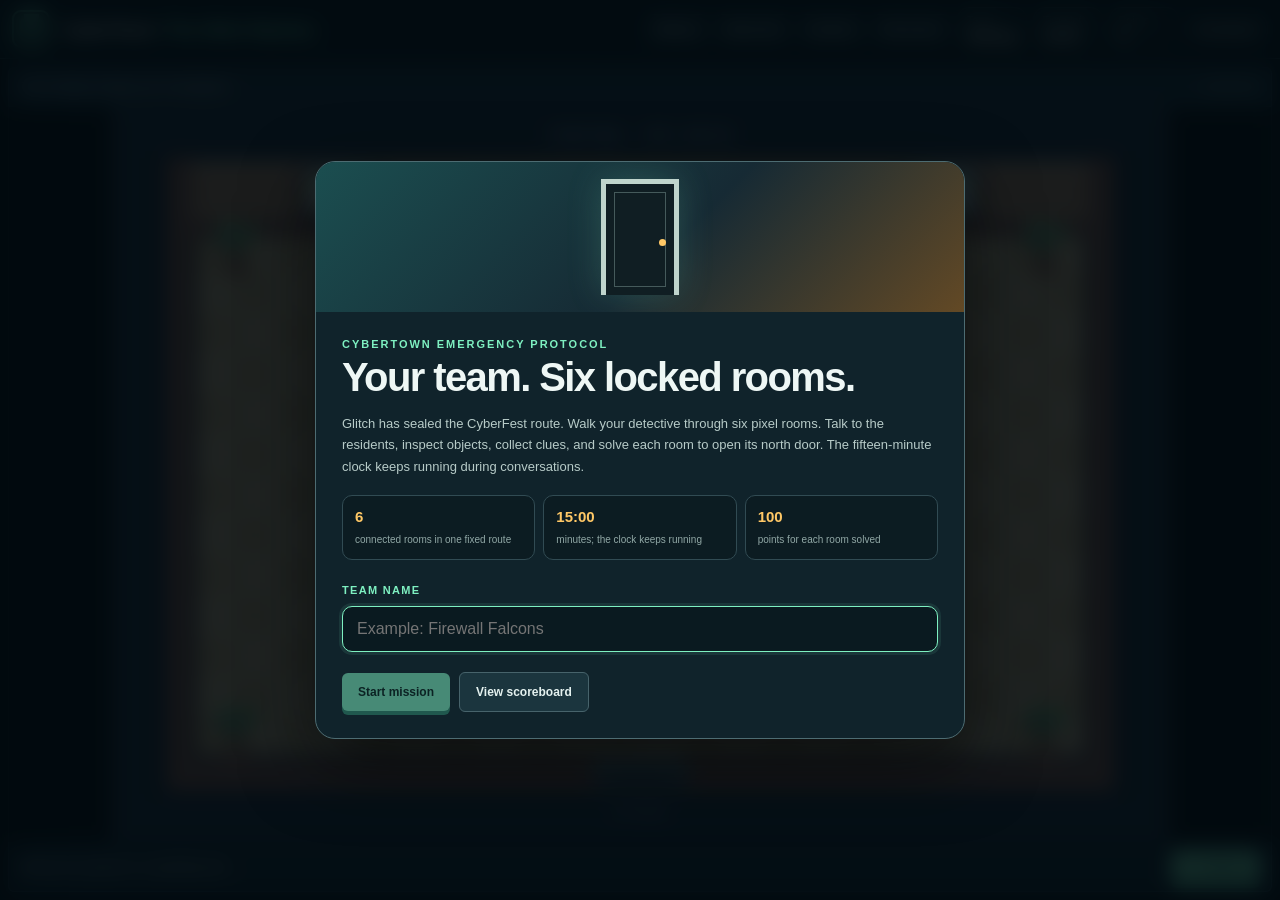
==== cybertown-the-glitch-mystery-v6.html @ 22c9a6e9 "Soften laptop photo clue wording" ====
<!doctype html>
<html lang="en">
<head>
<meta charset="utf-8">
<meta name="viewport" content="width=device-width, initial-scale=1">
<title>CyberTown: The Glitch Mystery</title>
<meta name="description" content="A continuous six-room cybersecurity escape-room mission for teams.">
<link rel="stylesheet" href="assets/room-game.css">
<style>
:root{--ink:#eef7f5;--muted:#9eb8b5;--panel:#0f2028;--panel2:#142b34;--line:#294650;--mint:#7ef0c1;--amber:#ffc866;--red:#ff7d78;--bg:#071117;--white:#fff;--shadow:0 24px 70px #0008}
*{box-sizing:border-box}html{scroll-behavior:smooth}body{margin:0;background:radial-gradient(circle at 20% 0,#153743 0,transparent 31%),radial-gradient(circle at 95% 30%,#2f2215 0,transparent 27%),var(--bg);color:var(--ink);font-family:Inter,Segoe UI,Arial,sans-serif;min-height:100vh}button,input,select{font:inherit}button,a{touch-action:manipulation}button{cursor:pointer}.shell{width:min(1440px,100%);margin:auto;padding:20px}.topbar{display:flex;align-items:center;justify-content:space-between;gap:18px;margin-bottom:18px}.brand{display:flex;gap:13px;align-items:center}.brand-mark{width:48px;height:48px;border:2px solid var(--mint);border-radius:13px;display:grid;place-items:center;background:#102b31;box-shadow:inset 0 0 0 5px #0a1c22}.brand-mark:before{content:"";width:17px;height:15px;border:3px solid var(--mint);border-radius:4px;box-shadow:0 -9px 0 -4px var(--mint)}.eyebrow,.kicker{color:var(--mint);font-size:11px;font-weight:900;letter-spacing:.18em;text-transform:uppercase}.brand h1{margin:3px 0 0;font-size:clamp(20px,3vw,30px);letter-spacing:-.04em}.brand h1 span{color:var(--mint)}.top-actions{display:flex;gap:9px;flex-wrap:wrap;justify-content:flex-end}.stat,.link-btn{border:1px solid var(--line);border-radius:12px;background:#0e2028;padding:9px 12px;color:var(--muted);font-size:11px;text-decoration:none;min-width:86px}.stat strong{display:block;color:var(--white);font-size:16px;margin-top:2px}.link-btn{display:grid;place-items:center;color:var(--ink);font-weight:800;transition:.2s}.link-btn:hover{border-color:var(--mint);color:var(--mint)}.mission-shell{display:grid;grid-template-columns:250px minmax(0,1fr);border:1px solid #35525b;border-radius:20px;overflow:hidden;background:#0b1b22;box-shadow:var(--shadow);min-height:720px}.route{padding:24px 19px;background:linear-gradient(180deg,#112730,#0b1b22);border-right:1px solid var(--line)}.route h2{font-size:12px;letter-spacing:.16em;text-transform:uppercase;margin:0 0 20px;color:#bdd1cf}.steps{display:flex;flex-direction:column}.step{position:relative;display:grid;grid-template-columns:38px 1fr;gap:11px;align-items:center;padding:8px 0 24px;color:#718a89}.step:not(:last-child):after{content:"";position:absolute;left:18px;top:49px;width:2px;height:calc(100% - 39px);background:#2a454d}.step .node{width:38px;height:38px;border-radius:50%;border:2px solid #35515a;background:#0a1b21;display:grid;place-items:center;font-size:13px;font-weight:900;z-index:1}.step b{display:block;font-size:12px}.step small{display:block;font-size:10px;margin-top:3px;color:#68807e}.step.done{color:#a6d9ca}.step.done .node{background:#1b5d4d;border-color:var(--mint);color:#fff}.step.done:not(:last-child):after{background:var(--mint)}.step.current{color:#fff}.step.current .node{background:var(--amber);border-color:#ffe4ab;color:#27200f;box-shadow:0 0 0 6px #ffc86618}.step.current small{color:var(--amber)}.case-note{margin-top:8px;padding:14px;border:1px solid #294750;background:#0b1b22;border-radius:13px;font-size:11px;line-height:1.55;color:var(--muted)}.case-note b{display:block;color:var(--mint);margin-bottom:5px}.game{min-width:0}.room-head{display:flex;justify-content:space-between;gap:16px;align-items:flex-start;padding:22px 25px 18px;border-bottom:1px solid var(--line)}.room-count{font-size:11px;color:var(--amber);font-weight:900;letter-spacing:.15em;text-transform:uppercase}.room-head h2{font-size:clamp(22px,3vw,34px);margin:4px 0 6px;letter-spacing:-.04em}.room-head p{margin:0;color:var(--muted);font-size:13px;line-height:1.5}.status-tag{border:1px solid #49626a;border-radius:999px;padding:8px 11px;font-size:10px;font-weight:900;letter-spacing:.08em;text-transform:uppercase;white-space:nowrap}.room-grid{display:grid;grid-template-columns:minmax(310px,.9fr) minmax(360px,1.1fr);min-height:610px}.scene{position:relative;min-height:500px;background:#081318;overflow:hidden}.scene img{position:absolute;inset:0;width:100%;height:100%;object-fit:cover}.scene:after{content:"";position:absolute;inset:0;background:linear-gradient(180deg,transparent 55%,#071117ef)}.scene-caption{position:absolute;z-index:1;left:22px;right:22px;bottom:20px;padding:15px;border:1px solid #ffffff26;background:#09171bd9;backdrop-filter:blur(8px);border-radius:12px}.scene-caption b{font-size:12px;letter-spacing:.1em;text-transform:uppercase;color:var(--mint)}.scene-caption p{font-size:12px;line-height:1.55;margin:7px 0 0;color:#d4e0de}.challenge{padding:25px;overflow:auto}.brief{border-left:3px solid var(--amber);background:#172b31;padding:13px 15px;border-radius:0 10px 10px 0;margin-bottom:20px}.brief b{font-size:11px;letter-spacing:.12em;color:var(--amber)}.brief p{margin:6px 0 0;font-size:13px;line-height:1.6;color:#d9e8e6}.challenge h3{font-size:17px;margin:0 0 12px}.field{display:block;margin:14px 0}.field span{display:block;font-size:11px;color:#bed1cf;font-weight:800;margin-bottom:7px}.text-input,.select-input{width:100%;border:1px solid #43606a;border-radius:10px;background:#0a1a20;color:#fff;padding:13px 14px;outline:none}.text-input:focus,.select-input:focus{border-color:var(--mint);box-shadow:0 0 0 3px #7ef0c117}.choices{display:grid;gap:9px;margin:12px 0 18px}.choice{display:flex;align-items:flex-start;gap:11px;border:1px solid #334f59;background:#10242c;border-radius:11px;padding:12px;line-height:1.45;font-size:12px;transition:.15s}.choice:hover{border-color:#66878d}.choice input{accent-color:#59d7aa;margin-top:2px}.choice strong{display:block;color:#fff;margin-bottom:3px}.choice small{color:var(--muted);font-size:11px}.cipher{letter-spacing:.28em;background:#e8ede4;color:#163039;border-radius:10px;padding:14px;text-align:center;font-family:Consolas,monospace;font-size:17px;font-weight:900;margin:12px 0}.evidence{display:grid;grid-template-columns:1fr 1fr;gap:8px;margin:12px 0}.evidence .choice{min-height:78px;margin:0}.buttons{display:flex;gap:9px;align-items:center;flex-wrap:wrap;margin-top:20px}.primary,.secondary,.danger{border:0;border-radius:10px;padding:12px 16px;font-size:12px;font-weight:900}.primary{background:var(--mint);color:#08221c;box-shadow:0 4px 0 #318e71}.primary:hover{filter:brightness(1.07);transform:translateY(-1px)}.secondary{background:#1b353e;color:#e4f1ef;border:1px solid #47636b}.danger{background:#5e2d31;color:#fff;border:1px solid #9d5155}.hint-box,.feedback{display:none;margin-top:14px;padding:12px 14px;border-radius:10px;font-size:12px;line-height:1.55}.hint-box.show{display:block;background:#382f20;border:1px solid #755d31;color:#ffe7b0}.feedback.show{display:block;background:#3a2326;border:1px solid #81454a;color:#ffc7c5}.feedback.good{background:#173a31;border-color:#3f8b70;color:#c8ffe9}.footer{display:flex;justify-content:space-between;gap:15px;color:#67817f;font-size:11px;padding:15px 3px 3px}.overlay{position:fixed;inset:0;background:#020a0edb;z-index:20;display:grid;place-items:center;padding:18px;backdrop-filter:blur(10px)}.overlay[hidden]{display:none}.dialog{width:min(650px,100%);max-height:94vh;overflow:auto;background:#10232b;border:1px solid #4d6c72;border-radius:20px;box-shadow:var(--shadow)}.dialog-visual{height:150px;background:linear-gradient(135deg,#1b4e50,#162a34 55%,#634925);display:grid;place-items:center;position:relative;overflow:hidden}.door{width:78px;height:116px;border:5px solid #bfd4cc;border-bottom:0;background:#101e23;position:relative;box-shadow:0 0 35px #7ef0c12e}.door:after{content:"";width:7px;height:7px;border-radius:50%;background:var(--amber);position:absolute;right:8px;top:55px}.door:before{content:"";position:absolute;inset:8px;border:1px solid #455a5b}.dialog-body{padding:26px}.dialog h2{margin:5px 0 10px;font-size:clamp(26px,5vw,40px);letter-spacing:-.04em}.dialog p{color:#b7cbc8;line-height:1.65;font-size:13px}.team-field{margin:20px 0 8px}.team-field label{font-size:11px;font-weight:900;color:var(--mint);letter-spacing:.12em;text-transform:uppercase}.team-field input{margin-top:8px}.rules{display:grid;grid-template-columns:repeat(3,1fr);gap:8px;margin:18px 0}.rule{border:1px solid #314b53;background:#0c1c22;padding:12px;border-radius:10px}.rule b{display:block;color:var(--amber);font-size:15px;margin-bottom:4px}.rule span{font-size:10px;color:#91a8a6;line-height:1.4}.transition-key{border:1px solid #506b70;background:#0b1c22;border-radius:13px;padding:15px;margin:18px 0}.transition-key b{display:block;color:var(--mint);font-size:11px;letter-spacing:.12em}.transition-key p{color:#fff;margin:8px 0 0}.final-grid{display:grid;grid-template-columns:repeat(3,1fr);gap:9px;margin:18px 0}.final-grid div{background:#0b1c22;border:1px solid #36515a;border-radius:11px;padding:14px;text-align:center}.final-grid span{display:block;color:#819997;font-size:9px;letter-spacing:.1em}.final-grid strong{font-size:22px;display:block;margin-top:5px;color:var(--mint)}.no-script{padding:30px;background:#531f22;color:#fff}
@media(max-width:950px){.mission-shell{grid-template-columns:1fr}.route{border-right:0;border-bottom:1px solid var(--line);padding:15px}.route h2,.case-note{display:none}.steps{flex-direction:row;overflow:auto}.step{min-width:130px;grid-template-columns:32px 1fr;padding:3px 16px 3px 0}.step .node{width:32px;height:32px}.step:not(:last-child):after{left:32px;top:18px;width:calc(100% - 32px);height:2px}.room-grid{grid-template-columns:1fr}.scene{min-height:360px}.challenge{min-height:480px}.mission-shell{min-height:0}}
@media(max-width:650px){.shell{padding:10px}.topbar{align-items:flex-start}.brand-mark{width:40px;height:40px}.brand .eyebrow{display:none}.top-actions{gap:5px}.stat{min-width:68px;padding:7px 8px}.stat.team-stat{display:none}.link-btn{min-width:72px;padding:7px}.room-head{padding:17px}.status-tag{display:none}.scene{min-height:300px}.challenge{padding:18px}.evidence{grid-template-columns:1fr}.rules,.final-grid{grid-template-columns:1fr}.dialog-body{padding:20px}.footer{flex-direction:column}.step b{font-size:10px}.step small{font-size:9px}.step{min-width:112px}}
@media(prefers-reduced-motion:reduce){*{scroll-behavior:auto!important;transition:none!important}}
/* Full-screen play layout. Secondary information opens only when requested. */
html,body{height:100%;overflow:hidden}body{min-height:100dvh}.shell{width:100%;max-width:none!important;height:100dvh;padding:0;display:flex;flex-direction:column}.topbar{position:relative!important;flex:0 0 auto;margin:0;padding:7px 12px!important;min-height:58px;border-bottom:1px solid var(--line);background:#091821f5}.brand-mark{width:38px;height:38px;border-radius:9px}.brand h1{font-size:18px!important;white-space:nowrap}.brand .eyebrow{display:none}.top-actions{align-items:center;gap:6px;flex-wrap:nowrap;min-width:0}.hud-button{min-width:auto;padding:8px 10px;background:#132a34;border:1px solid #3d5a65;border-radius:7px;color:var(--ink);font-size:11px;font-weight:900;white-space:nowrap}.hud-button:hover,.hud-button[aria-expanded="true"]{border-color:var(--mint);color:var(--mint)}.topbar .stat{min-width:70px;padding:6px 9px}.topbar .stat strong{font-size:14px}.topbar .link-btn{min-width:auto;padding:8px 10px}.mission-shell{position:relative;display:block!important;flex:1;min-height:0!important;border:0!important;border-radius:0!important;box-shadow:none!important;overflow:hidden}.game{height:100%;min-height:0;display:flex;flex-direction:column}.room-head{flex:none;max-height:0;min-height:0;overflow:hidden;opacity:0;padding:0 20px!important;border:0!important;transition:max-height .22s ease,opacity .18s ease,padding .22s ease}.shell.info-open .room-head{max-height:112px;opacity:1;padding:10px 20px!important;border-bottom:1px solid var(--line)!important}.room-head h2{font-size:22px!important;margin:2px 0 3px}.room-head p{font-size:11px!important}.pixel-stage{flex:1;min-height:0;padding:8px!important;display:grid;grid-template-rows:auto minmax(0,1fr) auto auto;background:#071117!important}.game-banner{min-height:40px;padding:8px 11px}.canvas-viewport{min-width:0;min-height:0;display:grid;place-items:center;overflow:hidden;background:#050c11;border-left:1px solid #243d4c;border-right:1px solid #243d4c}#roomCanvas{display:block;flex:none;width:624px;height:432px;max-width:none;border-width:2px!important}.interaction-bar{min-height:50px;padding:7px 11px}.movement-help{padding:8px 3px}.controls-panel{max-height:0;overflow:hidden;opacity:0;transition:max-height .22s ease,opacity .18s ease}.shell.controls-open .controls-panel{max-height:126px;opacity:1}.controls-panel .touch-controls{padding-top:4px}.route{position:absolute!important;z-index:12;left:0;top:0;bottom:0;width:min(320px,88vw);padding:18px!important;border:0!important;border-right:1px solid #45616d!important;box-shadow:18px 0 45px #0009;overflow:auto;transform:translateX(-105%);transition:transform .22s ease}.shell.route-open .route{transform:translateX(0)}.route-heading{display:flex;align-items:center;justify-content:space-between;gap:12px;margin-bottom:14px}.route-heading h2{display:block!important;margin:0!important}.route-close{padding:7px 9px}.panel-scrim{position:absolute;z-index:11;inset:0;width:100%;height:100%;border:0;background:#02090db8;cursor:pointer}.panel-scrim[hidden]{display:none}.footer{display:none!important}
@media(max-width:900px){.brand{display:none}.topbar{justify-content:stretch}.top-actions{width:100%;overflow-x:auto;justify-content:flex-start;scrollbar-width:none}.top-actions::-webkit-scrollbar{display:none}body .topbar .team-stat{display:none!important}.room-head{padding-left:12px!important;padding-right:12px!important}.shell.info-open .room-head{padding:8px 12px!important}.pixel-stage{padding:4px!important}.game-banner{border-radius:3px 3px 0 0}.interaction-bar{border-radius:0 0 3px 3px}.movement-help{display:none}.shell.controls-open .controls-panel{max-height:94px}.controls-panel .touch-controls{padding:5px 0 0}.dpad{grid-template-columns:repeat(3,36px);grid-template-rows:repeat(2,31px)}.hud-button,.topbar .link-btn{padding:7px 9px}.topbar .stat{min-width:64px}.room-toast{white-space:normal;overflow-wrap:anywhere;text-align:center}}
@media(max-width:520px){.topbar{min-height:52px;padding:5px 7px!important}.hud-button{font-size:10px}.topbar .stat{font-size:9px;padding:5px 7px}.topbar .stat strong{font-size:12px}.topbar .link-btn{font-size:10px}#fullscreenToggle{display:none}.game-banner{font-size:10px;min-height:34px}.interaction-bar{min-height:46px;font-size:10px}.interaction-bar .primary{padding:8px 10px}.touch-controls .secondary{padding:8px;font-size:10px}.shell.info-open .room-head{max-height:96px}.room-head h2{font-size:18px!important}.overlay{padding:8px}.overlay .dialog{width:calc(100vw - 16px)!important;max-width:calc(100vw - 16px)!important}}
</style>
</head>
<body>
<noscript><div class="no-script">This game needs JavaScript enabled to save progress and run the challenges.</div></noscript>
<div class="shell" id="gameShell">
  <header class="topbar">
    <div class="brand"><div class="brand-mark" aria-hidden="true"></div><div><div class="eyebrow">Continuous escape-room mission</div><h1>CyberTown <span>/ The Glitch Mystery</span></h1></div></div>
    <div class="top-actions">
      <button class="hud-button" id="routeToggle" type="button" aria-expanded="false" aria-controls="routePanel">Mission</button><button class="hud-button" id="roomInfoToggle" type="button" aria-expanded="false" aria-controls="roomInfoPanel">Room info</button><button class="hud-button" id="controlsToggle" type="button" aria-expanded="false" aria-controls="controlsPanel">Controls</button><button class="hud-button" id="fullscreenToggle" type="button" aria-pressed="false">Full screen</button>
      <div class="stat team-stat">Team<strong id="teamBadge">Waiting</strong></div><div class="stat">Time left<strong id="clock">15:00</strong></div><div class="stat">Points<strong id="score">0</strong></div><a class="link-btn" id="scoreboardLink" href="scoreboard.html">Scoreboard</a>
    </div>
  </header>
  <main class="mission-shell" aria-live="polite">
    <aside class="route" id="routePanel" aria-label="Mission route"><div class="route-heading"><h2>Escape route</h2><button class="secondary route-close" id="closeRoute" type="button">Close</button></div><div class="steps" id="steps"></div><div class="case-note"><b>How this mission works</b>Each room is sealed. Solve its challenge to unlock the only door forward. Your progress saves under your team name.</div></aside>
    <button class="panel-scrim" id="panelScrim" type="button" aria-label="Close mission panel" hidden></button>
    <section class="game"><header class="room-head" id="roomInfoPanel"><div><div class="room-count" id="roomCount">Room 1 of 6</div><h2 id="roomTitle">Locked Laptop</h2><p id="roomSubtitle">Post Office Back Room</p></div><div class="status-tag" id="statusTag">Door sealed</div></header>
      <div class="pixel-stage">
        <div class="game-banner"><span id="roomObjective">Talk to Maya to begin your investigation.</span><span class="indoor-label">INDOORS</span></div>
        <div class="canvas-viewport" id="canvasViewport"><canvas id="roomCanvas" width="624" height="432" tabindex="0" aria-label="Pixel escape room. Move with arrow keys or WASD. Approach people or objects and press E to interact. Tap an object to walk to it."></canvas></div>
        <div class="interaction-bar"><span id="nearbyText">Walk up to a person or a sparkling clue.</span><button class="primary" id="interactButton">E · Interact</button></div>
        <div class="controls-panel" id="controlsPanel"><div class="movement-help">WASD / Arrow keys: move <span>E: interact</span><span>Click or tap an object: walk to it</span></div><div class="touch-controls"><div class="dpad"><button data-direction="up" aria-label="Walk up">↑</button><button data-direction="left" aria-label="Walk left">←</button><button data-direction="down" aria-label="Walk down">↓</button><button data-direction="right" aria-label="Walk right">→</button></div><button class="secondary" id="bagButton">Evidence bag</button><button class="secondary" id="journalButton">Field notes</button></div></div>
        <div class="room-toast" id="roomToast" hidden role="status"></div>
      </div>
    </section>
  </main>
  <footer class="footer"><span>Explore each room. Talk, inspect, solve, and walk through the unlocked door.</span><span>Team progress and records save in this browser.</span></footer>
</div>
<div class="overlay" id="startOverlay"><section class="dialog" role="dialog" aria-modal="true" aria-labelledby="startTitle"><div class="dialog-visual"><div class="door" aria-hidden="true"></div></div><div class="dialog-body"><div class="kicker">CyberTown emergency protocol</div><h2 id="startTitle">Enter the escape route</h2><p>Glitch has sealed six rooms between your team and the CyberFest control gate. Solve every room in order before the fifteen-minute timer reaches zero.</p><div class="rules"><div class="rule"><b>6</b><span>connected rooms in one fixed route</span></div><div class="rule"><b>15:00</b><span>minutes; the clock keeps running</span></div><div class="rule"><b>100</b><span>points for each room solved</span></div></div><div class="team-field"><label for="teamInput">Team name</label><input class="text-input" id="teamInput" maxlength="30" autocomplete="organization" placeholder="Example: Firewall Falcons"></div><p id="resumeNote" hidden></p><div class="buttons"><button class="primary" id="startBtn" disabled>Start mission</button><a class="secondary" href="scoreboard.html" id="startScoreboardLink" style="text-decoration:none">View scoreboard</a></div></div></section></div>
<div class="overlay" id="transitionOverlay" hidden><section class="dialog" role="dialog" aria-modal="true" aria-labelledby="transitionTitle"><div class="dialog-visual"><div class="door" aria-hidden="true"></div></div><div class="dialog-body" id="transitionBody"></div></section></div>
<div class="overlay evidence-overlay" id="evidenceOverlay" hidden><section class="dialog evidence-dialog" role="dialog" aria-modal="true" aria-labelledby="evidenceTitle"><header class="evidence-header"><div><div class="kicker" id="evidenceKicker">Investigation</div><h2 id="evidenceTitle">Evidence</h2><div class="dialog-clock" id="evidenceClock">Time left 15:00 · 0 points</div></div><button class="secondary" id="closeEvidence" aria-label="Close dialogue">Close · Esc</button></header><div id="evidenceBody"></div><div class="challenge" id="challenge" hidden></div></section></div>
<script src="assets/room-cast.js"></script>
<script src="assets/room-engine.js"></script>
<script>
(()=>{
"use strict";
const SESSION_KEY="cybertown-escape-sessions-v7",RECORD_KEY="cybertown-scoreboard-v7",ACTIVE_KEY="cybertown-active-team-v7",DURATION=15*60*1000,HINT_COST=25;
const rooms=[
 {id:"laptop",title:"The Locked Laptop",place:"Post Office Back Room",image:"assets/challenge-1.png",alt:"A locked laptop with a framed photograph beside it",caption:"A worn photograph rests beside the laptop.",brief:"Maya's laptop holds the key to the next room. Investigate the nearby photograph, then determine the password.",hint:"Think about information that can be discovered without asking the owner.",clue:"A brass key drops from the laptop dock. Its tag reads: CIPHER STUDY.",lesson:"Public details such as pet names, titles, and lucky numbers make weak passwords."},
 {id:"cipher",title:"The Cipher Study",place:"Cipher Study",image:"assets/challenge-2.png",alt:"A realistic cipher desk with alphabet strips, a brass key, a lemon, and a notebook",caption:"The lemon is not decoration. It gives you the repeating Vigenere keyword: LEMON.",brief:"The door keypad accepts a decoded instruction. Use the keyword LEMON to reverse the Vigenere cipher below.",hint:"Repeat LEMON beneath the cipher. Shift each cipher letter backward by the matching keyword letter.",clue:"The decoded note says CHECK THE POSTER. A service hatch opens into the cafe noticeboard room.",lesson:"Secret keys should be shared through trusted channels and kept away from public clues."},
 {id:"poster",title:"The Poster Trap",place:"Cafe Noticeboard Room",image:"assets/challenge-3.png",alt:"A cafe noticeboard with three event posters and a suspicious QR sticker",caption:"One promotion has a sticker covering the original code. Its web address imitates the official festival domain.",brief:"Identify the suspicious poster and the two strongest warning signs before the cafe exit will unlock.",hint:"Choose the voucher poster, then look for a lookalike web address and a request for a work password.",clue:"Behind the fake QR sticker is a shipping label: STORAGE ROOM 04.",lesson:"Preview QR destinations and never enter work credentials into an unexpected promotion page."},
 {id:"storage",title:"Storage Room 04",place:"Festival Storage",image:"assets/challenge-4.png",alt:"A locked metal cabinet with a four-dial lock, staff badge, USB drive, and note marked 04",caption:"The chain of evidence supplies four digits: room 04, three posters, badge 7.",brief:"Open the training cabinet with the four-digit evidence code, then decide how to handle what is inside.",hint:"Combine the numbers in clue order: room 04, poster count 3, badge number 7.",clue:"The preserved delivery note points to the FESTIVAL OFFICE. The counterfeit badge goes into an evidence bag.",lesson:"Unknown USB drives should stay unplugged. Preserve suspicious items and report them through an authorized channel."},
 {id:"evidence",title:"The Evidence Office",place:"Festival Office",image:"assets/challenge-5.png",alt:"A realistic office evidence board connecting a visitor log, badge, login alert, and location map",caption:"The reception sign-in log and official badge register contain one important mismatch.",brief:"Investigate the two paper records in the office. Work out which employee signed in with a badge ID that does not match the official register, then type the employee's full name.",hint:"Compare the badge shown beside each sign-in with the same employee's registered badge. One pair of numbers is different.",clue:"The evidence points to Town Hall. Glitch is already calling the reception desk as fake IT Support.",lesson:"A uniform, badge, or confident voice is not proof. Verify visitors and unexpected login activity."},
 {id:"final",title:"The Imposter Call",place:"Town Hall Control Room",image:"assets/challenge-6.png",alt:"A town hall desk with an active phone, verification-code screen, official directory, and incident timeline",caption:"The caller creates urgency and asks for a sign-in code. The official directory provides a safe way to verify the request.",brief:"Protect Aisha during the call, then reconstruct Glitch's attack in the correct order.",hint:"Never share a one-time code. Hang up, verify through the official directory, report the call, then order the attack as lure, disguise, call.",clue:"All six locks release. The CyberFest control gate is open.",lesson:"Pause, verify independently, protect verification codes, and report suspicious contact quickly."}
];
const $=id=>document.getElementById(id),escapeHTML=value=>String(value??"").replace(/[&<>'"]/g,c=>({"&":"&amp;","<":"&lt;",">":"&gt;","'":"&#39;",'"':"&quot;"}[c])),teamKey=value=>String(value||"").trim().replace(/\s+/g," ").slice(0,30).toLowerCase(),cleanTeam=value=>String(value||"").trim().replace(/\s+/g," ").slice(0,30),readJSON=(key,fallback)=>{try{return JSON.parse(localStorage.getItem(key)||"null")||fallback}catch{return fallback}},writeJSON=(key,value)=>{try{localStorage.setItem(key,JSON.stringify(value))}catch{}},uid=()=>globalThis.crypto?.randomUUID?.()||`run-${Date.now()}-${Math.random().toString(16).slice(2)}`;
const newState=team=>({attemptId:uid(),team,current:0,completed:[],hints:[],startedAt:Date.now(),deadline:Date.now()+DURATION,completedAt:0,status:"in-progress",transition:false,inspected:[],talked:[],inventory:[],discoveries:[],drafts:{},position:null});let state=null,timer=null;
const remaining=()=>state?Math.max(0,state.deadline-(state.completedAt||Date.now())):DURATION,elapsed=()=>state?Math.max(0,Math.min(DURATION,(state.completedAt||Date.now())-state.startedAt)):0,score=()=>{if(!state)return 0;return Math.max(0,state.completed.length*100-state.hints.length*HINT_COST)+(state.status==="completed"?150:0)},formatTime=ms=>{const total=Math.max(0,Math.ceil(ms/1000));return `${String(Math.floor(total/60)).padStart(2,"0")}:${String(total%60).padStart(2,"0")}`},getSessions=()=>readJSON(SESSION_KEY,{}),getRecords=()=>readJSON(RECORD_KEY,[]);
function makeRecord(){return {attemptId:state.attemptId,team:state.team,startedAt:state.startedAt,updatedAt:Date.now(),completedAt:state.completedAt||null,elapsedMs:elapsed(),timeLeftMs:remaining(),points:score(),rooms:state.completed.length,totalRooms:rooms.length,hints:state.hints.length,status:state.status}}
function encodedRecords(records=getRecords()){try{return btoa(unescape(encodeURIComponent(JSON.stringify(records))))}catch{return ""}}
function updateScoreLinks(records=getRecords()){const payload=encodedRecords(records),href=payload?`scoreboard.html#records=${encodeURIComponent(payload)}`:"scoreboard.html";$("scoreboardLink").href=href;$("startScoreboardLink").href=href}
function save(){if(!state)return;const sessions=getSessions();sessions[teamKey(state.team)]=state;writeJSON(SESSION_KEY,sessions);try{localStorage.setItem(ACTIVE_KEY,state.team)}catch{}const records=getRecords(),record=makeRecord(),at=records.findIndex(x=>x.attemptId===record.attemptId);if(at>=0)records[at]=record;else records.push(record);records.sort((a,b)=>(b.points||0)-(a.points||0)||(a.elapsedMs||Infinity)-(b.elapsedMs||Infinity));writeJSON(RECORD_KEY,records.slice(0,100));updateScoreLinks(records)}
function renderSteps(){const current=state?state.current:0;$("steps").innerHTML=rooms.map((room,i)=>{const done=state?.completed.includes(room.id),active=state&&i===current&&state.status==="in-progress";return `<div class="step ${done?"done":active?"current":""}"><span class="node">${done?"OK":i+1}</span><span><b>${escapeHTML(room.title)}</b><small>${done?"Cleared":active?"Current room":"Sealed"}</small></span></div>`}).join("")}
function commonBottom(room){const used=state.hints.includes(room.id);return `<div class="hint-box ${used?"show":""}" id="hintBox"><b>Hint</b><br>${escapeHTML(room.hint)}</div><div class="feedback" id="feedback"></div><div class="buttons"><button type="button" class="secondary" data-action="hint">${used?"Hint opened":"Use hint (-25 points)"}</button><button class="primary" type="submit">Unlock door</button></div>`}
function challengeHTML(room){const head=`<div class="brief"><b>MISSION OBJECTIVE</b><p>${escapeHTML(room.brief)}</p></div>`;
 if(room.id==="laptop")return `${head}<form data-room="laptop"><h3>Enter the reconstructed password</h3><label class="field"><span>Password answer</span><input class="text-input" name="answer" autocomplete="off" placeholder="Enter your reconstruction" required></label>${commonBottom(room)}</form>`;
 if(room.id==="cipher")return `${head}<form data-room="cipher"><h3>Decode the instruction</h3><div class="cipher">NLQQX ELQDB DXQF</div><label class="field"><span>Decoded message</span><input class="text-input" name="answer" autocomplete="off" placeholder="Three words" required></label>${commonBottom(room)}</form>`;
 if(room.id==="poster")return `${head}<form data-room="poster"><h3>Choose the compromised poster</h3><div class="choices"><label class="choice"><input type="radio" name="poster" value="concert"><span><strong>Evening concert</strong><small>Listed on the official festival website.</small></span></label><label class="choice"><input type="radio" name="poster" value="market"><span><strong>Community market</strong><small>Printed by the town events office.</small></span></label><label class="choice"><input type="radio" name="poster" value="voucher"><span><strong>Free RM100 voucher</strong><small>A new QR sticker covers the original code.</small></span></label></div><h3>Select two warning signs</h3><div class="choices"><label class="choice"><input type="checkbox" name="sign" value="domain"><span>Lookalike address: cyberfest-reward.example</span></label><label class="choice"><input type="checkbox" name="sign" value="password"><span>Page asks for your work email password</span></label><label class="choice"><input type="checkbox" name="sign" value="color"><span>The poster uses bright colors</span></label></div>${commonBottom(room)}</form>`;
 if(room.id==="storage")return `${head}<form data-room="storage"><h3>Enter the four-digit evidence code</h3><label class="field"><span>Code</span><input class="text-input" name="code" inputmode="numeric" pattern="[0-9]{4}" maxlength="4" autocomplete="off" placeholder="0000" required></label><h3>Choose the safest action</h3><div class="choices"><label class="choice"><input type="radio" name="action" value="plug"><span>Insert the USB to identify its owner</span></label><label class="choice"><input type="radio" name="action" value="report"><span>Photograph and preserve the items, then report them through the authorized channel</span></label><label class="choice"><input type="radio" name="action" value="leave"><span>Leave everything and tell nobody</span></label></div>${commonBottom(room)}</form>`;
 if(room.id==="evidence")return `${head}<form data-room="evidence"><h3>Identify the suspicious sign-in</h3><p>The employee lists are not shown on this workstation. Use the reception sign-in log and official badge register you inspected in the room.</p><label class="field"><span>Employee's full name</span><input class="text-input" name="employeeName" autocomplete="off" placeholder="Type the full name" required></label>${commonBottom(room).replace('Unlock door','Submit name')}</form>`;
 return `${head}<form data-room="final"><h3>Respond to the caller</h3><label class="field"><span>1. The caller asks for Aisha's one-time sign-in code.</span><select class="select-input" name="q1" required><option value="">Choose a response</option><option value="share">Read the code to the caller</option><option value="refuse">Refuse to share any verification code</option><option value="text">Send the code by text instead</option></select></label><label class="field"><span>2. How should she verify the urgent call?</span><select class="select-input" name="q2" required><option value="">Choose a response</option><option value="caller">Trust the caller ID</option><option value="directory">Hang up and call IT through the official directory</option><option value="ask">Ask the caller to confirm her name</option></select></label><label class="field"><span>3. What should happen after real IT denies making the call?</span><select class="select-input" name="q3" required><option value="">Choose a response</option><option value="ignore">Ignore it because no code was shared</option><option value="report">Report the incident to the security team</option><option value="post">Post the number publicly</option></select></label><h3>Rebuild the attack sequence</h3><div class="evidence"><label class="field"><span>First</span><select class="select-input" name="s1" required><option value="">Choose</option><option value="poster">Fake voucher lure</option><option value="badge">Counterfeit badge</option><option value="call">Fake support call</option></select></label><label class="field"><span>Second</span><select class="select-input" name="s2" required><option value="">Choose</option><option value="poster">Fake voucher lure</option><option value="badge">Counterfeit badge</option><option value="call">Fake support call</option></select></label><label class="field"><span>Third</span><select class="select-input" name="s3" required><option value="">Choose</option><option value="poster">Fake voucher lure</option><option value="badge">Counterfeit badge</option><option value="call">Fake support call</option></select></label></div>${commonBottom(room)}</form>`}
function renderRoom(){if(!state)return;prepareRpgState();const room=rooms[state.current]||rooms[rooms.length-1];$("teamBadge").textContent=state.team;$("score").textContent=score();$("clock").textContent=formatTime(remaining());$("roomCount").textContent=`Room ${state.current+1} of ${rooms.length}`;$("roomTitle").textContent=room.title;$("roomSubtitle").textContent=room.place;$("statusTag").textContent=state.transition?"Exit unlocked":"Exit sealed";$("roomObjective").textContent=objective();renderSteps();engine.load(state.current,roomObjects(),state.transition,state.position);$("transitionOverlay").hidden=true;if(state.status==="completed")showTransition();updateScoreLinks()}
function feedback(message,good=false){const el=$("feedback");if(!el)return;el.textContent=message;el.className=`feedback show${good?" good":""}`;el.scrollIntoView({behavior:"smooth",block:"nearest"})}
function validate(room,data){if(room.id==="laptop")return String(data.get("answer")||"").toLowerCase().replace(/[^a-z0-9]/g,"")==="captainmochi7";if(room.id==="cipher")return String(data.get("answer")||"").toLowerCase().replace(/[^a-z]/g,"")==="checktheposter";if(room.id==="poster"){const signs=data.getAll("sign");return data.get("poster")==="voucher"&&signs.length===2&&signs.includes("domain")&&signs.includes("password")}if(room.id==="storage")return data.get("code")==="0437"&&data.get("action")==="report";if(room.id==="evidence")return String(data.get("employeeName")||"").toLowerCase().replace(/[^a-z]/g,"")==="danielwong";return data.get("q1")==="refuse"&&data.get("q2")==="directory"&&data.get("q3")==="report"&&data.get("s1")==="poster"&&data.get("s2")==="badge"&&data.get("s3")==="call"}
function completeRoom(){if(!state||state.status!=="in-progress"||remaining()<=0||state.transition)return;const room=rooms[state.current];state.completed.push(room.id);state.transition=true;const item=rewards[state.current];if(!state.inventory.some(x=>x.title===item.title))state.inventory.push(item);save();closeEvidence();renderRoom();openEvidence('Room cleared: '+room.title,`<div class="transition-key"><b>ITEM COLLECTED: ${escapeHTML(item.title)}</b><p>${escapeHTML(room.clue)}</p></div><p class="pixel-success">${escapeHTML(room.lesson)}</p><p>Walk to the glowing north door and press E to ${state.current===5?'restore the festival':'enter the next room'}.</p><button class="primary" data-rpg="close">Return to the room</button>`);toast('Lock released. Walk to the north exit. +100 points')}
function showTransition(){const room=rooms[state.current],final=state.status==="completed";$("transitionBody").innerHTML=final?`<div class="kicker">Mission accomplished</div><h2 id="transitionTitle">CyberFest is unlocked</h2><p>${escapeHTML(room.lesson)}</p><div class="final-grid"><div><span>FINAL SCORE</span><strong>${score()}</strong></div><div><span>TIME LEFT</span><strong>${formatTime(remaining())}</strong></div><div><span>HINTS USED</span><strong>${state.hints.length}</strong></div></div><div class="transition-key"><b>TEAM RECORD SAVED</b><p>${escapeHTML(state.team)} has completed all six rooms. Open the scoreboard to review the result.</p></div><div class="buttons"><a class="primary" style="text-decoration:none" href="${$("scoreboardLink").getAttribute("href")}">Open scoreboard</a><button class="secondary" data-action="new-run">New team mission</button></div>`:`<div class="kicker">Room ${state.current+1} cleared</div><h2 id="transitionTitle">The next door unlocks</h2><p>${escapeHTML(room.lesson)}</p><div class="transition-key"><b>RECOVERED CLUE</b><p>${escapeHTML(room.clue)}</p></div><div class="buttons"><button class="primary" data-action="next-room">Enter room ${state.current+2}</button></div>`;$("transitionOverlay").hidden=false}
function nextRoom(){if(!state||!state.transition||state.status!=="in-progress"||remaining()<=0)return;if(state.current===rooms.length-1){state.status="completed";state.completedAt=Date.now();save();closeEvidence();renderRoom();return}closeEvidence();state.current++;state.transition=false;state.position={x:300,y:348,dir:'up'};save();renderRoom();window.scrollTo({top:0,behavior:'instant'});toast('Room '+(state.current+1)+' / 6 — '+rooms[state.current].place);$("roomCanvas").focus({preventScroll:true})}
function timeout(){if(!state||state.status!=="in-progress")return;state.status="timeout";state.completedAt=state.deadline;state.transition=false;save();closeEvidence();clearInterval(timer);$("transitionBody").innerHTML=`<div class="kicker">Mission ended</div><h2 id="transitionTitle">The timer reached zero</h2><p>Your team cleared ${state.completed.length} of ${rooms.length} rooms and earned ${score()} points. The result has been saved.</p><div class="buttons"><button class="primary" data-action="retry">Retry with ${escapeHTML(state.team)}</button><a class="secondary" style="text-decoration:none" href="${$("scoreboardLink").getAttribute("href")}">Open scoreboard</a></div>`;$("transitionOverlay").hidden=false;$("clock").textContent="00:00"}
function tick(){if(!state)return;$("clock").textContent=formatTime(remaining());$("score").textContent=score();$("evidenceClock").textContent='Time left '+formatTime(remaining())+' · '+score()+' points';$("evidenceClock").classList.toggle('warning',remaining()<120000);if(state.status==="in-progress"&&remaining()<=0)timeout()}
function startTimer(){clearInterval(timer);timer=setInterval(tick,250);tick()}
function startFor(team){const key=teamKey(team),sessions=getSessions(),saved=sessions[key];if(saved&&saved.status==="in-progress"){state=saved;prepareRpgState();if(saved.deadline<=Date.now()){$("startOverlay").hidden=true;timeout();return}}else{state=newState(team);sessions[key]=state;writeJSON(SESSION_KEY,sessions)}save();$("startOverlay").hidden=true;renderRoom();startTimer();$("roomCanvas").focus();toast('Find '+npcs[state.current]+'. Walk with WASD or arrow keys. Press E to talk.')}
function resetStart(team=""){state=null;clearInterval(timer);$("transitionOverlay").hidden=true;$("startOverlay").hidden=false;$("teamInput").value=team;updateStartButton();renderSteps();$("teamBadge").textContent="Waiting";$("score").textContent="0";$("clock").textContent="15:00"}
function updateStartButton(){const team=cleanTeam($("teamInput").value);$("startBtn").disabled=!team;if(!team){$("startBtn").textContent="Start mission";$("resumeNote").hidden=true;return}const saved=getSessions()[teamKey(team)],resumable=saved&&saved.status==="in-progress"&&saved.deadline>Date.now();$("startBtn").textContent=resumable?"Resume saved mission":"Start mission";$("resumeNote").hidden=!resumable;if(resumable)$("resumeNote").textContent=`A saved run for ${team} is waiting in room ${saved.current+1} with ${formatTime(saved.deadline-Date.now())} remaining.`}
$("teamInput").addEventListener("input",updateStartButton);$("teamInput").addEventListener("keydown",e=>{if(e.key==="Enter"&&!$("startBtn").disabled)$("startBtn").click()});$("startBtn").addEventListener("click",()=>{const team=cleanTeam($("teamInput").value);if(team)startFor(team)});
$("challenge").addEventListener("click",e=>{const button=e.target.closest("[data-action=hint]");if(!button||!state)return;const room=rooms[state.current];if(!state.hints.includes(room.id)){state.hints.push(room.id);save()}$("hintBox").classList.add("show");button.textContent="Hint opened";$("score").textContent=score()});
$("challenge").addEventListener("submit",e=>{e.preventDefault();if(!state||state.status!=="in-progress"||state.transition)return;if(remaining()<=0){timeout();return}const room=rooms[state.current],data=new FormData(e.target);if(room.id==='final'&&(draft().callStep||0)<3){if(data.get('response')==='safe'){draft().callStep=(draft().callStep||0)+1;save();openPuzzle()}else feedback('That response puts the account at risk. Protect the code and verify through a trusted contact.');return}if(puzzleValid(room,data)){completeRoom()}else feedback(room.id==='evidence'?"That employee does not have the mismatched badge. Recheck both paper records and enter the full name.":"The room is still sealed. Recheck the clues and your choices. You can try again without losing points.")});
$("transitionOverlay").addEventListener("click",e=>{const action=e.target.closest("[data-action]")?.dataset.action;if(action==="next-room")nextRoom();if(action==="new-run")resetStart();if(action==="retry"){const team=state.team,sessions=getSessions();sessions[teamKey(team)]=newState(team);state=sessions[teamKey(team)];writeJSON(SESSION_KEY,sessions);save();$("transitionOverlay").hidden=true;renderRoom();startTimer()}});
$("scoreboardLink").addEventListener("click",()=>{if(state)save()});addEventListener("pagehide",()=>{if(state)save()});
// Indoor RPG integration: retain the existing team, timer, scoring and record model.
const npcs=['Maya','Ben','Lina','Mr. Tan','Sam','Aisha'];
const rewards=[{title:'Brass key',text:'Recovered from the laptop dock. Opens the Cipher Study.'},{title:'Decoded instruction',text:'CHECK THE POSTER — investigate the cafe noticeboard.'},{title:'Storage shipping label',text:'The fake voucher sticker was shipped from Storage Room 04.'},{title:'Sealed evidence bag',text:'Counterfeit staff pass, unknown USB, and a delivery note for the Festival Office.'},{title:'Impersonation case file',text:'Unverified visitor, counterfeit pass, and unsolicited login approval point to fake IT Support.'},{title:'Incident report',text:'Verification code protected. Official IT contacted. Suspicious call reported.'}];
const facts=[['Public clues, weak passwords','Pet names, birthdays, titles, and lucky numbers are often visible to other people. Use unique passwords and a password manager.'],['Secret keys need care','Share sensitive details using a trusted channel. Verify who is asking before revealing confidential information.'],['A QR code is a shortcut','Preview the destination address. A sticker may cover an official code, and an offer should never require your work password.'],['Keep unknown devices unplugged','An unfamiliar USB drive can carry harmful software. Preserve it and contact your authorized security team.'],['A badge is not enough','Check unexpected visitors with the host or official staff directory. Report sign-in approvals you did not request.'],['One-time codes are private','Never share a verification code with a caller. Hang up and contact support through an official directory.']];
rooms[0].brief='Maya needs the laptop unlocked. Investigate the photograph, then use the laptop on the east desk.';
rooms[1].brief='Ask Ben for the keyword, examine his cipher notes, then use the decoder at the east desk.';
rooms[3].brief='Find the cabinet key, use it on the cabinet, then take the Office door key to the north exit.';
rooms[4].brief='Compare the 13 sign-ins with the official badge register. Who signed in with the wrong badge ID?';
rooms[3].clue='The cabinet is open and the evidence is secured. The Office door key unlocks the north exit.';
rooms[4].clue='The flagged sign-in used a badge that does not match the official register. The visitor claimed to be IT Support. Warn Aisha at Town Hall.';
rooms[4].lesson='Check a badge against an official record. A familiar name or a professional appearance does not prove identity.';
rewards[4]={title:'Suspicious sign-in report',text:'Daniel Wong signed in at 09:17 with CT-1280. His registered badge is CT-1208. The incorrect badge links the visitor to the fake IT call.'};
rooms[0].hint='Consider the personal details visible in the framed photograph and the items beside it.';
rooms[1].hint='A = 0. Subtract each repeating keyword letter from the cipher letter. The decoder can work through it one letter at a time.';
rooms[2].hint='Compare each destination with the official poster. An unrelated address and a request for a work password are strong warning signs.';
rooms[3].hint='Read the packing note, check the blue toolbox, then use the saved key on the east cabinet. The key inside opens the north exit.';
rooms[4].hint='Compare each person’s badge ID with the badge register. Look closely at the order of the digits. A late arrival is not proof of a fake badge.';
function prepareRpgState(){for(const key of ['inspected','talked','inventory','discoveries','friends','petFriends'])if(!Array.isArray(state[key]))state[key]=[];if(!state.drafts||typeof state.drafts!=='object')state.drafts={};if(!Number.isInteger(state.current)||state.current<0||state.current>=rooms.length)state.current=0;if(!CyberRoomCast.pets.some(pet=>pet.id===state.companionId))state.companionId=''}
function draft(){const key=rooms[state.current].id;if(!state.drafts[key])state.drafts[key]={};return state.drafts[key]}
function inspected(id){return !!state?.inspected.includes(state.current+':'+id)}
function markInspected(id){const key=state.current+':'+id;if(!state.inspected.includes(key)){state.inspected.push(key);save()}}
function objective(){if(state.transition)return state.current===5?'All evidence secured. Walk to the north door to restore CyberFest.':'Exit unlocked! Walk to the north door and press E.';if(!state.talked.includes(state.current))return 'Talk to '+npcs[state.current]+' to learn what happened.';if(state.current===3){if(hasKey('office-door-key'))return 'Office key saved. Walk to the north door and use it.';if(draft().cabinetUnlocked)return 'Open cabinet: secure the evidence and collect the Office key.';if(hasKey('storage-cabinet-key'))return 'Cabinet key saved. Use it on the east cabinet.';return inspected('packing')?'Check the blue toolbox mentioned in the packing note.':'Find the packing note on the west side of the room.'}if(state.current===4)return 'Read both paper records, identify the badge mismatch, then type the employee name at the east desk.';const tasks=['Inspect the framed photo, then investigate the laptop.','Inspect the cipher notes, then use Ben’s decoder desk.','Inspect all three posters, then investigate the noticeboard.','','','Inspect the phone evidence, then help Aisha handle the call.'];return tasks[state.current]}
function roomObjects(){const i=state.current;const base=[{id:'npc',kind:'npc',name:npcs[i],label:'Talk to '+npcs[i],x:8,y:10},{id:'picture',kind:'picture',label:['Examine photo','Examine cipher notes','Examine noticeboard photo','Examine cabinet evidence','Examine case photograph','Examine phone evidence'][i],x:4,y:5,w:2,h:2},{id:'station',kind:i===4?'board':'station',label:['Use laptop','Use cipher desk','Investigate posters','Inspect training cabinet','Connect evidence','Answer suspicious call'][i],x:19,y:6,w:3,h:2},{id:'fact',kind:'fact',label:'Read safety note',x:4,y:12},{id:'door',kind:'door',label:state.transition?'Use unlocked exit':'Check sealed exit',x:12,y:3,w:2,h:1}];
 if(i===2)base.push({id:'concert',kind:'poster',label:'Inspect concert poster',x:8,y:5,h:2,variant:0},{id:'market',kind:'poster',label:'Inspect market poster',x:11,y:5,h:2,variant:1},{id:'voucher',kind:'poster',label:'Inspect voucher poster',x:15,y:5,h:2,variant:2});
 if(i===3){base.find(o=>o.id==='station').label='Open locked cabinet';base.push({id:'packing',kind:'paper',label:'Read packing note',x:5,y:9,w:2},{id:'toolbox',kind:'toolbox',label:hasKey('storage-cabinet-key')?'Check empty toolbox':'Search blue toolbox',x:16,y:12,w:2},{id:'crates',kind:'crate',label:'Search delivery boxes',x:20,y:12,w:2,h:2})}
 if(i===4){base.find(o=>o.id==='station').label='Enter suspicious employee name';base.push({id:'visitor',kind:'paper',label:'Read 13 sign-ins',x:6,y:7,w:2},{id:'badge',kind:'paper',label:'Read official badge register',x:16,y:11,w:2},{id:'security',kind:'alert',label:'Read security desk note',x:19,y:12,w:2})}
 const extraSpots=[{x:7,y:13},{x:17,y:4}];for(const [n,person] of CyberRoomCast.residents[i].entries())base.push({...person,...extraSpots[n],id:'resident-'+person.id,personId:person.id,kind:'resident',label:'Chat with '+person.name,seen:state.friends.includes(person.id)});
 const localPet=CyberRoomCast.pets[i],companion=CyberRoomCast.pets.find(pet=>pet.id===state.companionId);base.push({...localPet,id:'pet-'+localPet.id,petId:localPet.id,kind:'pet',label:'Visit '+localPet.name,x:15,y:9,solid:false,following:companion?.id===localPet.id,seen:state.petFriends.includes(localPet.id)});if(companion&&companion.id!==localPet.id)base.push({...companion,id:'pet-'+companion.id,petId:companion.id,kind:'pet',label:'Visit '+companion.name,x:14,y:14,solid:false,following:true,seen:state.petFriends.includes(companion.id)});
 return base.map(o=>({...o,seen:o.kind==='npc'?state.talked.includes(i):['resident','pet'].includes(o.kind)?o.seen:inspected(o.id)}))}
let toastTimer,returnFocus;
function toast(message){$("roomToast").textContent=message;$("roomToast").hidden=false;clearTimeout(toastTimer);toastTimer=setTimeout(()=>$("roomToast").hidden=true,3500)}
function openEvidence(title,html,kicker='Object inspection',layout='standard'){engine.keys.clear();engine.path=[];engine.pending=null;const panel=$("evidenceOverlay").querySelector(".dialog");panel.dataset.layout=layout;delete panel.dataset.puzzle;returnFocus=document.activeElement;document.body.style.overflow='hidden';$("evidenceTitle").textContent=title;$("evidenceKicker").textContent=kicker;$("evidenceBody").innerHTML=html;$("evidenceBody").hidden=false;$("challenge").hidden=true;$("challenge").innerHTML='';$("evidenceOverlay").hidden=false;$("evidenceOverlay").querySelector('.dialog').scrollTop=0;$("closeEvidence").focus({preventScroll:true})}
function closeEvidence(){stashInputs();$("evidenceOverlay").hidden=true;$("challenge").hidden=true;document.body.style.overflow='';$("roomCanvas").focus({preventScroll:true});if(state){$("roomObjective").textContent=objective();engine.objects=roomObjects();engine.updateBuddy(0)}}
function photoHTML(){const room=rooms[state.current];return `<img class="evidence-photo" src="${room.image}" alt="${escapeHTML(room.alt)}">`}
function inspectPhoto(){markInspected('picture');let detail='';if(state.current===0)detail='<p>The frame is worn around the edges. Someone has kept this portrait close for a long time.</p>';else if(state.current===1)detail='<p>The notebook uses the Vigenere method: A = 0, B = 1, … Z = 25. Subtract the repeating keyword letter from each cipher letter; wrap around the alphabet when needed.</p><div class="cipher">NLQQX ELQDB DXQF</div><p>Ben keeps the keyword. Speak to him before trying the decoder.</p>';else if(state.current===2)detail='<p>Three event posters are pinned to the cafe wall. The right poster has a new sticker pasted over its original code. Walk over and inspect each poster separately.</p>';else if(state.current===3)detail='<p>This cabinet holds the Office door key and the suspicious delivery evidence. Ask Mr. Tan where he keeps the spare cabinet key. Read the packing note, then search the room.</p>';else if(state.current===4)detail='<p>The recovered pass reads CT-1280. Walk to the reception sign-in log and the official badge register. Compare the names and badge IDs to identify the suspicious sign-in.</p>';else detail='<p>The caller wants Aisha’s one-time verification code. An official staff directory sits beside the phone. Reconstruct the incident using the items in your evidence bag.</p>';openEvidence('Evidence: '+rooms[state.current].place,`<div class="photo-inspection"><figure>${photoHTML()}</figure><div class="photo-notes">${detail}<button class="primary" data-rpg="close">Keep exploring</button></div></div>`,'Object inspection','wide')}
function talk(){if(!state.talked.includes(state.current)){state.talked.push(state.current);save()}const lines=["Glitch sealed my laptop and the next door. The framed photo on the west wall has the clues. Examine it, then use my laptop on the east desk. We need the brass key inside.","That brass key fits this study! The keyword is LEMON. Examine the notes on the west wall, then use my decoder desk. The decoded instruction tells us where Glitch hid the next clue.","Someone pasted a new code over a festival poster. Inspect all three posters on the wall. Compare the official address with the voucher offer, then bring your findings to the noticeboard desk.","You can search this room. My packing note tells you where the cabinet key is. Save the key in your bag and use it on the east cabinet. The key inside that cabinet opens the north Office door.","Reception has 13 sign-ins with names, times, and badge IDs. The official badge register is on the lower-right desk. Compare each ID with its owner, then type the mismatched employee's full name at the east desk. A late arrival alone is not proof.","This caller says he is IT Support, but he wants my sign-in code. Examine the phone evidence, then use the phone desk. Help me make safe choices and reconstruct the case."];openEvidence(npcs[state.current],`<div class="dialogue"><img class="portrait" src="${engine.portrait(state.current)}" alt="Pixel portrait of ${npcs[state.current]}"><div class="speech"><b>${npcs[state.current]}</b><p>${escapeHTML(state.transition?'You solved it! Take the recovered evidence through the north door.':lines[state.current])}</p></div></div><div class="buttons"><button class="primary" data-rpg="close">Continue investigating</button></div>`,'Conversation');$("roomObjective").textContent=objective()}
function poster(id){markInspected(id);const entries={concert:['Official concert announcement','https://cyberfest.example/events','Free public concert. No account or password needed.'],market:['Official community market','https://cyberfest.example/market','Festival details confirmed by Lina and the events office.'],voucher:['Free RM100 festival voucher','https://cyberfest-reward.example/claim','Offer expires in 5 minutes. Enter your work email and work password to claim.']},p=entries[id];openEvidence(p[0],`<div class="poster-inspection"><figure>${photoHTML()}</figure><div class="poster-details"><div class="website-preview"><div class="address">Simulated destination: ${escapeHTML(p[1])}</div><h3>${escapeHTML(p[0])}</h3><p>${escapeHTML(p[2])}</p></div><p>This preview is simulated. No website is opened and no personal details are collected.</p><button class="primary" data-rpg="close">Add inspection to field notes</button></div></div>`,'Object inspection','wide')}
// Fictional staff records. There is exactly one mismatch between a claimed and registered badge.
const staffRegister=[['aina','Aina Rahman','CT-1201'],['ben','Ben Lee','CT-1202'],['chloe','Chloe Tan','CT-1203'],['devi','Devi Nair','CT-1204'],['farid','Farid Hassan','CT-1205'],['grace','Grace Lim','CT-1206'],['haris','Haris Azman','CT-1207'],['daniel','Daniel Wong','CT-1208'],['iman','Iman Yusuf','CT-1209'],['julia','Julia Teoh','CT-1210'],['kavita','Kavita Rao','CT-1211'],['lucas','Lucas Chong','CT-1212'],['nadia','Nadia Omar','CT-1213']].map(([id,name,badge])=>({id,name,badge}));
const signInTimes=['08:02','08:11','08:22','08:35','08:44','08:57','09:05','09:17','09:26','09:33','09:41','09:54','10:06'];
const signIns=staffRegister.map((person,i)=>({id:person.id,name:person.name,time:signInTimes[i],badge:person.id==='daniel'?'CT-1280':person.badge}));
const officeNotes={visitor:['Sign-in log: 13 visitors','Festival morning. These are the names, times, and badge IDs written at reception. Compare them with the separate official badge register.'],badge:['Official badge register','Security-approved badge IDs. A sign-in must use the badge registered to that person. Check the digits carefully.'],security:['Security desk note','An unverified visitor claimed to be IT Support. The staff pass recovered in Storage Room 04 reads CT-1280. Check the records before deciding who it belongs to.']};
function signInTable(){return `<div class="record-table-wrap"><table class="record-table"><caption>Reception sign-ins · festival morning · 13 entries</caption><thead><tr><th scope="col">Name</th><th scope="col">Time</th><th scope="col">Badge shown</th></tr></thead><tbody>${signIns.map(row=>`<tr><td>${escapeHTML(row.name)}</td><td><time>${row.time}</time></td><td><code>${row.badge}</code></td></tr>`).join('')}</tbody></table></div>`}
function badgeTable(){return `<div class="record-table-wrap"><table class="record-table"><caption>Official staff badge register · 13 staff</caption><thead><tr><th scope="col">Name</th><th scope="col">Registered badge</th></tr></thead><tbody>${staffRegister.map(row=>`<tr><td>${escapeHTML(row.name)}</td><td><code>${row.badge}</code></td></tr>`).join('')}</tbody></table></div>`}
function hasKey(id){return !!state?.inventory.some(item=>item.id===id)}
function addKey(id,title,text){if(!hasKey(id))state.inventory.push({id,title,text,type:'key',used:false});save();toast(title+' saved in your evidence bag.')}
function useKey(id){const key=state.inventory.find(item=>item.id===id);if(key)key.used=true}
function storageObject(id){if(!state.talked.includes(3)){openEvidence('Ask Mr. Tan first','<p>Talk to Mr. Tan before searching the storage items.</p><button class="primary" data-rpg="close">Return to the room</button>');return}markInspected(id);if(id==='packing'){openEvidence('Packing note','<div class="transition-key"><b>A NOTE FROM MR. TAN</b><p>Spare cabinet key: inside the <strong>blue toolbox</strong>. The cabinet holds the key to the Office door.</p></div><button class="primary" data-rpg="close">Find the blue toolbox</button>');return}if(id==='crates'){openEvidence('Delivery boxes','<p>Only folded banners and spare cables. There is no key here.</p><p>A label says: “Check the packing note for the spare key.”</p><button class="primary" data-rpg="close">Keep looking</button>');return}if(!inspected('packing')){openEvidence('Blue toolbox','<p>The toolbox belongs to Mr. Tan. Read his packing note before taking anything from it.</p><button class="primary" data-rpg="close">Find the packing note</button>');return}openEvidence('Blue toolbox',hasKey('storage-cabinet-key')?'<p>The cabinet key is already saved in your evidence bag. Use it at the east cabinet.</p><button class="primary" data-rpg="close">Return to the room</button>':'<div class="key-found"><span class="key-art" aria-hidden="true"></span><div><b>Cabinet key found</b><p>A small key with a tag: STORAGE CABINET.</p></div></div><button class="primary" data-rpg="take-cabinet-key">Take key and save in bag</button>')}
function storageActions(action){if(!state||state.current!==3||state.status!=='in-progress'||state.transition||remaining()<=0||!state.talked.includes(3))return;const d=draft();if(action==='take-cabinet-key'&&inspected('packing')&&inspected('toolbox')){addKey('storage-cabinet-key','Storage cabinet key','Found in the blue toolbox. Opens the east cabinet in Storage Room 04.');closeEvidence();return}if(action==='unlock-cabinet'&&engine.near?.id==='station'&&hasKey('storage-cabinet-key')){useKey('storage-cabinet-key');d.cabinetUnlocked=true;save();openPuzzle();return}if(action==='take-office-key'&&engine.near?.id==='station'&&d.cabinetUnlocked){d.evidenceSecured=true;addKey('office-door-key','Office door key','Found inside the storage cabinet. Opens the north exit to the Evidence Office.');closeEvidence();return}if(action==='unlock-office-door'&&engine.near?.id==='door'&&hasKey('office-door-key')&&d.evidenceSecured){useKey('office-door-key');completeRoom()}}
function chatResident(person,topic='hello'){if(!state.friends.includes(person.personId)){state.friends.push(person.personId);save()}const text=topic==='tip'?person.tip:topic==='chat'?person.chat:`Hi, I’m ${person.name}, the ${person.role.toLowerCase()}. Want a quick chat, or a pointer for this room?`;openEvidence(person.name+' · '+person.role,`<div class="dialogue"><img class="portrait" src="${engine.actorPortrait(person)}" alt="Pixel portrait of ${escapeHTML(person.name)}"><div class="speech"><b>${escapeHTML(person.name)}</b><p>${escapeHTML(text)}</p></div></div><div class="social-actions"><button class="secondary" data-social="resident-tip" data-friend="${person.personId}">Any advice?</button><button class="secondary" data-social="resident-chat" data-friend="${person.personId}">How’s festival prep?</button><button class="primary" data-rpg="close">See you later</button></div><p class="optional-note">Optional town friend · ${state.friends.length} / 12 residents met</p>`,'Town friends · optional')}
function visitPet(petId,reaction=''){const pet=CyberRoomCast.pets.find(p=>p.id===petId);if(!pet)return;if(!state.petFriends.includes(pet.id)){state.petFriends.push(pet.id);save()}const following=state.companionId===pet.id,text=reaction==='pet'?pet.pet:reaction==='play'?pet.play:pet.hello;openEvidence(pet.name+' · '+pet.species,`<div class="dialogue"><img class="portrait pet-portrait" src="${engine.actorPortrait(pet)}" alt="Pixel ${pet.species} named ${pet.name}"><div class="speech"><b>${pet.name}${following?' · your companion':''}</b><p>${escapeHTML(text)}</p></div></div><div class="social-actions"><button class="secondary" data-social="pet" data-pet="${pet.id}">Gentle pet</button><button class="secondary" data-social="play" data-pet="${pet.id}">Play together</button><button class="secondary" data-social="${following?'home':'follow'}" data-pet="${pet.id}">${following?'Send back home':'Come with me'}</button><button class="secondary" data-social="guide" data-pet="${pet.id}">Point to my mission</button><button class="primary" data-rpg="close">Keep exploring</button></div><p class="optional-note">Optional pet friend · ${state.petFriends.length} / 6 met · ${following?'Follows you between rooms':'Home: '+escapeHTML(rooms[pet.home].place)}</p>`,'Pet friends · optional')}
function nextMissionObject(){if(state.transition)return 'door';if(!state.talked.includes(state.current))return 'npc';if(state.current===3){if(hasKey('office-door-key'))return 'door';if(hasKey('storage-cabinet-key'))return 'station';return inspected('packing')?'toolbox':'packing'}if(state.current===4){if(!inspected('visitor'))return 'visitor';if(!inspected('badge'))return 'badge';return 'station'}if(!inspected('picture'))return 'picture';if(state.current===2){const unread=['concert','market','voucher'].find(id=>!inspected(id));if(unread)return unread}return 'station'}
function friendSummary(){const people=CyberRoomCast.residents.flat().filter(person=>state.friends.includes(person.id)),pets=CyberRoomCast.pets.filter(pet=>state.petFriends.includes(pet.id)),buddy=CyberRoomCast.pets.find(pet=>pet.id===state.companionId);return `<div class="friend-summary"><b>Town friends ${people.length}/12 · Pet friends ${pets.length}/6</b><p>Companion: ${buddy?buddy.name:'none yet'}. Meeting friends is optional.</p><details><summary>See friends you have met</summary><p>${people.map(p=>p.name).concat(pets.map(p=>p.name+' the '+p.species)).join(', ')||'Chat with the other residents and visit a pet to make friends.'}</p></details></div>`}
function inspectOffice(id){markInspected(id);const entry=officeNotes[id];let body=`<div class="transition-key"><b>OFFICE RECORD</b><p>${escapeHTML(entry[1])}</p></div>`;if(id==='visitor')body+=signInTable();if(id==='badge')body+=badgeTable();openEvidence(entry[0],body+'<button class="primary" data-rpg="close">Keep this record in field notes</button>')}
function fieldNotes(){const rows=state.discoveries.map(i=>`<div class="note-item"><b>${escapeHTML(facts[i][0])}</b><p>${escapeHTML(facts[i][1])}</p></div>`);if(state.current===4){if(inspected('visitor'))rows.push(signInTable());if(inspected('badge'))rows.push(badgeTable())}if(state.current===3&&inspected('packing'))rows.unshift('<div class="note-item"><b>Packing note</b><p>The blue toolbox holds the cabinet key. The cabinet holds the Office door key.</p></div>');rows.unshift(friendSummary());openEvidence('Field notes',`<div class="field-notes">${rows.join('')||'<p>Read the safety note or inspect records to keep useful clues here.</p>'}</div>`)}
function inventory(){openEvidence('Team evidence bag',`<div class="field-notes">${state.inventory.map(item=>`<div class="note-item"><b>${item.type==='key'?'<span class="small-key" aria-hidden="true"></span> ':''}${escapeHTML(item.title)}</b><p>${escapeHTML(item.text)}</p>${item.type==='key'?`<span class="key-status">${item.used?'Used — kept in bag':'Ready to use at its matching lock'}</span>`:''}</div>`).join('')||'<p>No evidence collected yet. Solve the first room to recover the brass key.</p>'}</div>`)}
function interactObject(o){if(!state||state.status!=='in-progress'||remaining()<=0)return;if(o.kind==='resident'){chatResident(o);return}if(o.kind==='pet'){visitPet(o.petId);return}if(o.kind==='npc'){talk();return}if(o.kind==='door'){if(state.transition)nextRoom();else if(state.current===3&&hasKey('office-door-key')&&draft().evidenceSecured)openEvidence('Office door',`<p>The key from the cabinet matches this lock.</p><button class="primary" data-rpg="unlock-office-door">Use saved Office key</button>`);else openEvidence('The north exit is sealed','<p>Follow the room objective, examine its clues, and solve the challenge at the east desk. The door unlocks when the investigation is complete.</p><button class="primary" data-rpg="close">Keep investigating</button>');return}if(o.kind==='fact'){markInspected('fact');if(!state.discoveries.includes(state.current))state.discoveries.push(state.current);save();openEvidence(facts[state.current][0],`<div class="speech"><p>${escapeHTML(facts[state.current][1])}</p></div><div class="buttons"><button class="primary" data-rpg="close">Save to field notes</button></div>`,'Cyber safety discovery');return}if(o.kind==='picture'){inspectPhoto();return}if(o.kind==='poster'){poster(o.id);return}if(state.current===3&&['packing','toolbox','crates'].includes(o.id)){storageObject(o.id);return}if(state.current===4&&officeNotes[o.id]){inspectOffice(o.id);return}if(o.id==='station')openPuzzle()}
function requirements(){if(!state.talked.includes(state.current))return 'Talk to '+npcs[state.current]+' first.';if(state.current===3)return '';if(state.current===4)return ['visitor','badge'].every(inspected)?'':'Read the sign-in log and the official badge register in this room first.';if(!inspected('picture'))return 'Examine the framed evidence on the west wall first.';if(state.current===2&&!['concert','market','voucher'].every(inspected))return 'Inspect all three individual posters before judging the promotion.';return ''}
function openPuzzle(){if(state.transition){toast('This room is cleared. Walk to the north exit.');return}const missing=requirements();if(missing){openEvidence('You need more context',`<p>${escapeHTML(missing)}</p><button class="primary" data-rpg="close">Return to the room</button>`);return}openEvidence(rooms[state.current].title,'','Interactive investigation','wide');$("evidenceOverlay").querySelector(".dialog").dataset.puzzle=rooms[state.current].id;$("evidenceBody").hidden=true;$("challenge").hidden=false;$("challenge").innerHTML=rpgChallenge();restoreInputs();const first=$("challenge").querySelector('input,select,button');first?.focus({preventScroll:true})}
function stashInputs(){if(!state||$("evidenceOverlay").hidden||$("challenge").hidden)return;const form=$("challenge").querySelector('form');if(!form)return;draft().inputs=[...new FormData(form).entries()];save()}
function restoreInputs(){const entries=draft().inputs||[];for(const el of $("challenge").querySelectorAll('input,select')){const values=entries.filter(([key])=>key===el.name).map(([,v])=>v);if(el.type==='radio'||el.type==='checkbox')el.checked=values.includes(el.value);else if(values.length)el.value=values[0]}}
function rpgChallenge(){const room=rooms[state.current],head=`<div class="brief"><b>INVESTIGATION</b><p>${escapeHTML(room.brief)}</p></div>`;
 if(state.current===1){const cipher='NLQQXELQDBDXQF',key='LEMON',revealed=draft().revealed||0;return head+`<form data-room="cipher"><div class="clue-tags"><span><b>BEN'S KEYWORD</b>LEMON</span></div><p>Subtract the keyword from the ciphertext. Use the decoder to work one letter at a time.</p><div class="decoder-grid">${[...cipher].map((letter,i)=>{const answer=String.fromCharCode((letter.charCodeAt(0)-key.charCodeAt(i%5)+26)%26+65);return `<div class="decode-cell"><b>${letter}</b><small>− ${key[i%5]}</small><span>${i<revealed?answer:'?'}</span></div>`}).join('')}</div><button type="button" class="secondary" data-rpg="decode">Decode next letter</button><label class="field"><span>Decoded instruction</span><input class="text-input" name="answer" required autocomplete="off" placeholder="Enter the instruction"></label>${commonBottom(room)}</form>`}
 if(state.current===3){const d=draft(),ready=hasKey('storage-cabinet-key');const help=`<div class="hint-box ${state.hints.includes(room.id)?'show':''}" id="hintBox"><b>Hint</b><br>${escapeHTML(room.hint)}</div><div class="buttons"><button class="secondary" data-action="hint">${state.hints.includes(room.id)?'Hint opened':'Use hint (-25 points)'}</button></div>`;if(!d.cabinetUnlocked)return head+`<h3>The cabinet is locked</h3><p>${ready?'The cabinet key is saved in your bag. Try it in this lock.':'Find the cabinet key in the room. Start with Mr. Tan’s packing note.'}</p>${ready?'<button type="button" class="primary" data-rpg="unlock-cabinet">Use saved cabinet key</button>':'<button class="secondary" data-rpg="close">Search the room</button>'}${help}`;return head+`<div class="transition-key"><b>CABINET UNLOCKED</b><p>A key marked OFFICE DOOR sits beside an unknown USB, a staff pass marked CT-1280, and a delivery note.</p></div><p>Leave the USB unplugged. Secure the items for Mr. Tan, then take the Office key to the north door.</p>${hasKey('office-door-key')?'<p class="pixel-success">Office key already saved in your bag.</p><button class="primary" data-rpg="close">Go to the north door</button>':'<button class="primary" data-rpg="take-office-key">Secure evidence and take Office key</button>'}${help}`}
if(state.current===4){return head+`<form data-room="evidence"><h3>Identify the suspicious sign-in</h3><p>No employee names or answer choices are shown on this workstation. Use the reception sign-in log and official badge register you inspected in the room, compare the badge IDs, and enter the employee's full name.</p><label class="field"><span>Employee's full name</span><input class="text-input" name="employeeName" autocomplete="off" autocapitalize="words" placeholder="Type the full name" required></label>${commonBottom(room).replace('Unlock door','Submit name')}</form>`}
 if(state.current===5){const step=draft().callStep||0;const calls=[['“IT Support here. Tell me the sign-in code you just received!”',[['share','Read the code aloud'],['safe','Refuse to share the verification code'],['text','Send the code by text instead']]],['“This is urgent! I will cancel CyberFest if you hang up!”',[['trust','Trust the caller ID and cooperate'],['safe','Hang up and call IT through the official staff directory'],['ask','Ask the caller if they are really from IT']]],['Official IT confirms they made no such call. What next?',[['ignore','Ignore it because no code was shared'],['post','Publish the code online'],['safe','Report the suspicious contact to the security team']]]];if(step<3){const [line,options]=calls[step];return head+`<div class="speech"><b>${step<2?'Unverified caller':'Official IT'}</b><p>${escapeHTML(line)}</p></div><form data-room="final"><h3 style="margin-top:18px">Decision ${step+1} of 3</h3><div class="choices">${options.map(([v,t])=>`<label class="choice"><input type="radio" name="response" value="${v}" required><span>${escapeHTML(t)}</span></label>`).join('')}</div>${commonBottom(room)}</form>`}return head+`<form data-room="final"><h3>Reconstruct Glitch’s attack</h3><p>The call is contained. Use your collected evidence to put the three events in order.</p>${['First','Second','Third'].map((label,i)=>`<label class="field"><span>${label}</span><select class="select-input" name="s${i+1}" required><option value="">Choose event</option><option value="call">Fake IT call asks for the sign-in code</option><option value="poster">Fake voucher poster attracts employees</option><option value="badge">Counterfeit badge gives the imposter credibility</option></select></label>`).join('')}${commonBottom(room)}</form>`}
 return challengeHTML(room)
}
function puzzleValid(room,data){if(requirements())return false;if(room.id==='storage')return false;if(room.id==='evidence')return validate(room,data);if(room.id==='final')return draft().callStep===3&&data.get('s1')==='poster'&&data.get('s2')==='badge'&&data.get('s3')==='call';return validate(room,data)}
const appShell=$("gameShell"),routePanel=$("routePanel"),controlsPanel=$("controlsPanel"),roomInfoPanel=$("roomInfoPanel");
function fitGameCanvas(){const host=$("canvasViewport"),canvas=$("roomCanvas"),box=host.getBoundingClientRect();if(box.width<1||box.height<1)return;const scale=Math.min(Math.max(1,box.width-4)/canvas.width,Math.max(1,box.height-4)/canvas.height);canvas.style.width=Math.max(1,Math.floor(canvas.width*scale))+'px';canvas.style.height=Math.max(1,Math.floor(canvas.height*scale))+'px'}
function setRoutePanel(open,returnFocus=false){appShell.classList.toggle('route-open',open);$("routeToggle").setAttribute('aria-expanded',String(open));routePanel.setAttribute('aria-hidden',String(!open));routePanel.inert=!open;$("panelScrim").hidden=!open;if(open)$("closeRoute").focus({preventScroll:true});else if(returnFocus)$("routeToggle").focus({preventScroll:true})}
function setInfoPanel(open){appShell.classList.toggle('info-open',open);$("roomInfoToggle").setAttribute('aria-expanded',String(open));roomInfoPanel.setAttribute('aria-hidden',String(!open));requestAnimationFrame(fitGameCanvas)}
function setControlsPanel(open){appShell.classList.toggle('controls-open',open);$("controlsToggle").setAttribute('aria-expanded',String(open));controlsPanel.setAttribute('aria-hidden',String(!open));controlsPanel.inert=!open;requestAnimationFrame(fitGameCanvas)}
$("routeToggle").onclick=()=>setRoutePanel(!appShell.classList.contains('route-open'));$("closeRoute").onclick=()=>setRoutePanel(false,true);$("panelScrim").onclick=()=>setRoutePanel(false,true);$("roomInfoToggle").onclick=()=>setInfoPanel(!appShell.classList.contains('info-open'));$("controlsToggle").onclick=()=>setControlsPanel(!appShell.classList.contains('controls-open'));
routePanel.inert=true;roomInfoPanel.setAttribute('aria-hidden','true');setControlsPanel(matchMedia('(pointer:coarse)').matches);if('ResizeObserver' in window)new ResizeObserver(fitGameCanvas).observe($("canvasViewport"));else addEventListener('resize',fitGameCanvas);requestAnimationFrame(fitGameCanvas);
const fullscreenButton=$("fullscreenToggle");if(!document.fullscreenEnabled)fullscreenButton.hidden=true;else fullscreenButton.onclick=async()=>{try{if(document.fullscreenElement)await document.exitFullscreen();else await document.documentElement.requestFullscreen()}catch{toast('Full screen is not available in this browser.')}};document.addEventListener('fullscreenchange',()=>{const active=!!document.fullscreenElement;fullscreenButton.textContent=active?'Exit full screen':'Full screen';fullscreenButton.setAttribute('aria-pressed',String(active));requestAnimationFrame(fitGameCanvas)});
const engine=new CyberRoomEngine($("roomCanvas"),{blocked:()=>!state||state.status!=='in-progress'||!$("startOverlay").hidden||!$("evidenceOverlay").hidden||!$("transitionOverlay").hidden,interact:interactObject,toast,nearby:o=>{$("nearbyText").textContent=o?o.label+' — press E or tap Interact':'Walk up to a person, a sparkling clue, or the north door.'},position:position=>{if(state){state.position=position;const sessions=getSessions();sessions[teamKey(state.team)]=state;writeJSON(SESSION_KEY,sessions)}}});
$("interactButton").onclick=()=>engine.interact();$("bagButton").onclick=()=>{if(state&&state.status==='in-progress')inventory()};$("journalButton").onclick=()=>{if(state&&state.status==='in-progress')fieldNotes()};$("closeEvidence").onclick=closeEvidence;
$("evidenceOverlay").addEventListener('click',e=>{const button=e.target.closest('[data-rpg]');if(!button)return;const action=button.dataset.rpg;if(action==='close'){closeEvidence();return}if(['take-cabinet-key','unlock-cabinet','take-office-key','unlock-office-door'].includes(action)){storageActions(action);return}if(action==='decode'){stashInputs();draft().revealed=Math.min(14,(draft().revealed||0)+1);save();openPuzzle()}});
$("challenge").addEventListener('input',stashInputs);$("challenge").addEventListener('change',stashInputs);
$("evidenceOverlay").addEventListener('click',e=>{const button=e.target.closest('[data-social]');if(!button||!state||state.status!=='in-progress'||remaining()<=0)return;const action=button.dataset.social;if(action.startsWith('resident-')){const person=roomObjects().find(o=>o.kind==='resident'&&o.personId===button.dataset.friend);if(person)chatResident(person,action==='resident-tip'?'tip':'chat');return}const pet=CyberRoomCast.pets.find(p=>p.id===button.dataset.pet);if(!pet||!engine.objects.some(o=>o.kind==='pet'&&o.petId===pet.id))return;if(action==='pet'||action==='play'){closeEvidence();engine.reactPet(pet.id,action);toast(pet[action]);return}if(action==='follow'){state.companionId=pet.id;save();closeEvidence();engine.reactPet(pet.id,'pet');toast(pet.name+' is your companion and will follow you between rooms.');return}if(action==='home'&&state.companionId===pet.id){state.companionId='';save();closeEvidence();toast(pet.name+' heads home to '+rooms[pet.home].place+'.');return}if(action==='guide'){const id=nextMissionObject();closeEvidence();engine.ping(id);const target=engine.objects.find(o=>o.id===id);toast(pet.name+' points toward: '+(target?.label||'your next clue')+'.')}});
addEventListener('keydown',e=>{if(e.key==='Escape'){if(!$("evidenceOverlay").hidden){e.preventDefault();closeEvidence()}else if(appShell.classList.contains('route-open')){e.preventDefault();setRoutePanel(false,true)}else if(appShell.classList.contains('info-open')){e.preventDefault();setInfoPanel(false)}else if(appShell.classList.contains('controls-open')){e.preventDefault();setControlsPanel(false)}}if(e.key==='Tab'){const overlay=[...document.querySelectorAll('.overlay')].reverse().find(el=>!el.hidden);if(!overlay)return;const nodes=[...overlay.querySelectorAll('button:not(:disabled),a[href],input:not(:disabled),select:not(:disabled)')].filter(el=>el.getClientRects().length);if(!nodes.length)return;const first=nodes[0],last=nodes[nodes.length-1];if(e.shiftKey&&document.activeElement===first){e.preventDefault();last.focus()}else if(!e.shiftKey&&document.activeElement===last){e.preventDefault();first.focus()}}});
// Keep the existing records and team sessions; add exploration fields on first resume.
$("startTitle").textContent='Your team. Six locked rooms.';document.querySelector('#startOverlay .dialog-body > p').textContent='Glitch has sealed the CyberFest route. Walk your detective through six pixel rooms. Talk to the residents, inspect objects, collect clues, and solve each room to open its north door. The fifteen-minute clock keeps running during conversations.';document.querySelector('.case-note').innerHTML='<b>Your controls</b>WASD or arrows to move. E to interact. Click or tap an object to walk to it.<br><br>Explore one room at a time. Solve its challenge, collect the evidence, then use the north exit.<br><br>+100 per room · −25 per room hint · +150 finale. Maximum 750 points.';
const active=cleanTeam((()=>{try{return localStorage.getItem(ACTIVE_KEY)||""}catch{return ""}})());$("teamInput").value=active;updateStartButton();updateScoreLinks();renderSteps();$("teamInput").focus();
})();
</script>
</body>
</html>
---- assets/room-game.css ----
body .mission-shell{grid-template-columns:235px minmax(0,1fr);min-height:0;border-radius:12px;border:3px solid #3e5a70;box-shadow:0 6px 0 #030c12,0 18px 60px #0006}
/* Readable evidence cards and wider challenge windows. */
.evidence-overlay{padding:16px}
.dialog.evidence-dialog{width:min(960px,100%);max-height:calc(100dvh - 32px)}
.dialog.evidence-dialog[data-layout="wide"]{width:min(1320px,100%)}
.dialog.evidence-dialog .evidence-header{padding:14px 20px;background:#10232b}
.dialog.evidence-dialog .evidence-header h2{font-size:clamp(20px,2.2vw,28px);line-height:1.2;margin:4px 0 0}
.dialog.evidence-dialog .evidence-header>div{min-width:0}
.dialog.evidence-dialog #closeEvidence{flex-shrink:0}
.dialog.evidence-dialog #evidenceBody{padding:20px}
.poster-inspection,.photo-inspection{display:grid;grid-template-columns:minmax(0,1.15fr) minmax(0,1fr);gap:24px;align-items:center}
.poster-inspection>*,.photo-inspection>*{min-width:0}
.poster-inspection figure,.photo-inspection figure{margin:0}
.dialog.evidence-dialog .poster-inspection .evidence-photo,.dialog.evidence-dialog .photo-inspection .evidence-photo{max-height:min(440px,calc(100dvh - 160px));height:auto;margin:0;object-fit:contain}
.poster-details{display:flex;flex-direction:column;gap:16px;align-items:flex-start}
.poster-details>p{margin:0}
.poster-details .website-preview{width:100%;padding:20px}
.dialog.evidence-dialog .website-preview,.dialog.evidence-dialog .website-preview p{color:#263943}
.dialog.evidence-dialog .website-preview p{font-size:15px;line-height:1.65;margin:12px 0 0}
.dialog.evidence-dialog .website-preview .address{color:#243844;background:#fff;font-size:13px;line-height:1.6}
.dialog.evidence-dialog .website-preview h3{color:#663d20;font-size:21px;line-height:1.3}
.photo-notes p{line-height:1.6}
@media(min-width:900px){
 .dialog.evidence-dialog[data-puzzle="poster"] form{display:grid;grid-template-columns:repeat(2,minmax(0,1fr));gap:0 24px}
 .dialog.evidence-dialog[data-puzzle="poster"] form>h3:first-of-type{grid-column:1;grid-row:1}
 .dialog.evidence-dialog[data-puzzle="poster"] form>.choices:first-of-type{grid-column:1;grid-row:2}
 .dialog.evidence-dialog[data-puzzle="poster"] form>h3:nth-of-type(2){grid-column:2;grid-row:1}
 .dialog.evidence-dialog[data-puzzle="poster"] form>.choices:nth-of-type(2){grid-column:2;grid-row:2}
 .dialog.evidence-dialog[data-puzzle="poster"] form>.hint-box,.dialog.evidence-dialog[data-puzzle="poster"] form>.feedback,.dialog.evidence-dialog[data-puzzle="poster"] form>.buttons{grid-column:1/-1}
}
@media(min-width:1100px) and (max-height:760px){.dialog.evidence-dialog .evidence-header{padding:10px 18px}}
@media(max-width:899px){.poster-inspection,.photo-inspection{grid-template-columns:minmax(0,1fr);gap:18px}.dialog.evidence-dialog .poster-inspection .evidence-photo,.dialog.evidence-dialog .photo-inspection .evidence-photo{max-height:240px}.poster-details{gap:14px}}
@media(max-width:600px){.evidence-overlay{padding:8px}.dialog.evidence-dialog{max-height:calc(100dvh - 16px)}.dialog.evidence-dialog .evidence-header{padding:12px 14px}.dialog.evidence-dialog #evidenceBody{padding:14px}.poster-details .website-preview{padding:16px}}
.social-actions{display:flex;flex-wrap:wrap;gap:9px;margin:20px 0 10px}.social-actions button{min-height:44px}.optional-note{font-size:11px;line-height:1.6;color:#9ab9bb;margin-top:15px;border-top:1px solid #375362;padding-top:12px}.pet-portrait{background:#354a49}.friend-summary{padding:14px;border:1px solid #4c706a;border-radius:6px;background:#183b3d;font-size:12px;line-height:1.6}.friend-summary b{color:#c9e6b6}.friend-summary p{margin:7px 0;color:#c1d5ce}.friend-summary summary{cursor:pointer;color:#e8d4a0}
.reference-badge{display:block;font-size:10px;color:#a9c6d5;margin-top:4px}.reference-badge code{display:block}.reference-badge[hidden]{display:none}
.badge-comparison{display:grid;grid-template-columns:minmax(0,1.15fr) minmax(0,1fr);gap:14px;align-items:start}.badge-comparison section{min-width:0}.record-table-wrap{max-width:100%;overflow-x:auto;margin:12px 0 20px;border:1px solid #3f6071;border-radius:6px}.record-table{width:100%;border-collapse:collapse;font-size:12px;text-align:left}.record-table caption{text-align:left;padding:12px;background:#254151;color:#d5f1d8;font-weight:900;line-height:1.5}.record-table th{background:#0c1e2b;color:#a7c8d4;padding:10px 8px;font-size:10px;line-height:1.4}.record-table td{padding:9px 8px;border-top:1px solid #2d485a;line-height:1.5}.record-table tr:nth-child(even){background:#142c3a}.record-table tr:has(input:checked){background:#244f4c;outline:2px solid #7ef0c1;outline-offset:-2px}.record-table code{font-size:11px;white-space:nowrap;color:#d8eabd}.record-table input{accent-color:#7ef0c1;width:18px;height:18px;cursor:pointer}.record-table label{display:block;cursor:pointer;padding:6px 0}.record-table time{white-space:nowrap;color:#bad6e5}.key-found{display:flex;align-items:center;gap:22px;padding:20px;background:#1b3948;border:1px solid #5b7c8a;border-radius:7px;margin-bottom:18px}.key-found b{color:#f4d68a}.key-found p{font-size:13px}.key-art{display:block;flex:none;width:30px;height:30px;border:7px solid #f0cd74;box-shadow:3px 3px 0 #172d3b;position:relative;margin:7px 26px 7px 0}.key-art:before{content:'';position:absolute;left:20px;top:5px;width:33px;height:7px;background:#f0cd74}.key-art:after{content:'';position:absolute;left:40px;top:5px;width:7px;height:17px;background:#f0cd74}.key-status{display:inline-block;color:#e6cc8d;background:#283d43;padding:5px 8px;font-size:11px;border-radius:4px}.small-key{display:inline-block;width:10px;height:10px;border:3px solid #f0cd74;position:relative;margin-right:12px}.small-key:after{content:'';position:absolute;top:1px;left:6px;width:10px;height:3px;background:#f0cd74}@media(max-width:650px){.badge-comparison{grid-template-columns:minmax(0,1fr)}.record-table td{padding:8px}.record-table{font-size:12px}.record-table label{padding:9px 0}}
body .topbar{position:sticky;top:0;z-index:5;background:#091821f5;padding:8px 0;backdrop-filter:blur(8px)}.dialog-clock{font-size:12px;color:#b8e9bd;margin-top:8px;font-weight:800}.dialog-clock.warning{color:#ffc866}.evidence-dialog .evidence-header{position:sticky;top:0;z-index:2;background:#10232bf5}.evidence-dialog{scroll-padding-top:128px}
body .shell{max-width:1360px}body .room-head{padding:16px 20px;background:#122633}body .room-head h2{font-size:26px}body .room-head p{font-size:12px}body .route{background:#10232e}body .step{padding-bottom:21px}body .case-note{border-radius:5px}body .primary:disabled{opacity:.5;cursor:default;transform:none}body .primary,body .secondary{border-radius:6px}body .topbar{flex-wrap:wrap}body .brand h1{font-size:clamp(20px,2.6vw,29px)}
.pixel-stage{position:relative;padding:14px;background:#0b1922}.game-banner{display:flex;align-items:center;justify-content:space-between;gap:12px;font-size:12px;background:#1b3546;border:1px solid #426278;padding:11px 13px;color:#e4eef7;border-radius:6px 6px 0 0;min-height:50px}.indoor-label{font:10px Consolas,monospace;letter-spacing:2px;color:#acd6bc;white-space:nowrap}#roomCanvas{width:100%;height:auto;display:block;background:#273e4f;image-rendering:pixelated;image-rendering:crisp-edges;border:3px solid #3d586d;touch-action:none;outline-offset:3px}.interaction-bar{display:flex;justify-content:space-between;align-items:center;gap:10px;padding:11px 13px;background:#142b39;border:1px solid #426278;border-top:0;border-radius:0 0 6px 6px;font-size:12px;min-height:65px}.interaction-bar .primary{white-space:nowrap;padding:10px 14px}.movement-help{display:flex;gap:18px;flex-wrap:wrap;padding:12px 3px;color:#8ca7bc;font-size:11px}.touch-controls{display:flex;gap:9px;align-items:center;justify-content:flex-end}.dpad{margin-right:auto;display:grid;grid-template-columns:repeat(3,40px);grid-template-rows:repeat(2,34px);gap:4px}.dpad button{background:#203b50;color:#edf7ff;border:1px solid #5b7890;border-bottom:3px solid #0b1724;border-radius:5px;font-size:19px;touch-action:none}.dpad button[data-direction=up]{grid-column:2}.dpad button[data-direction=left]{grid-column:1;grid-row:2}.dpad button[data-direction=down]{grid-column:2;grid-row:2}.dpad button[data-direction=right]{grid-column:3;grid-row:2}.room-toast{position:absolute;left:50%;top:28%;transform:translateX(-50%);width:max-content;max-width:85%;background:#0d293cf2;color:#fff5cf;border:2px solid #e8ce83;border-radius:7px;padding:14px 20px;font-size:13px;box-shadow:0 5px 0 #0006;pointer-events:none;z-index:3}.room-toast[hidden]{display:none}.evidence-dialog{width:min(860px,100%)}.evidence-header{display:flex;align-items:center;justify-content:space-between;padding:20px 22px;border-bottom:1px solid #3a5667;gap:10px}.evidence-header h2{font-size:24px;margin:4px 0 0}#evidenceBody{padding:22px}#evidenceBody:empty{display:none}.evidence-photo{width:100%;max-height:390px;object-fit:contain;display:block;background:#071117;border:2px solid #557083;border-radius:6px;margin-bottom:16px}.dialogue{display:flex;gap:16px;align-items:flex-start}.portrait{width:76px;height:76px;flex:none;image-rendering:pixelated;background:#30465a;border:3px solid #9fc5c8;border-radius:6px}.speech{padding:14px 16px;background:#1b3546;border:1px solid #4c6b7a;border-radius:7px;font-size:14px;line-height:1.7}.speech b{color:#bbefa1;display:block;margin-bottom:6px}.speech p{margin:0;color:#e3eef3}.clue-tags{display:flex;gap:9px;flex-wrap:wrap;margin:14px 0}.clue-tags span{border:1px solid #58717d;border-radius:5px;padding:10px 14px;font-size:13px;background:#1d3541}.clue-tags b{display:block;color:#9cb8c4;font-size:10px;letter-spacing:1px;margin-bottom:4px}.field-notes{display:grid;gap:9px}.note-item{padding:13px;background:#1b3340;border:1px solid #426071;border-radius:6px}.note-item b{color:#c5e8a7;font-size:13px}.note-item p{font-size:12px;line-height:1.6;margin:6px 0 0;color:#c8d9e3}.pins{display:flex;gap:14px;margin:15px 0}.pin-button{flex:1;background:#193243;color:#fff;border:2px solid #5b7c91;padding:12px 7px;border-radius:6px}.pin-well{height:100px;width:36px;margin:12px auto;background:#071923;border:2px solid #708c9e;position:relative}.pin-shaft{position:absolute;bottom:0;left:7px;width:18px;background:#dbb77b;border-top:4px solid #ffe2a9}.pin-line{position:absolute;left:0;right:0;border-top:2px dashed #8bf6ba;z-index:1}.pin-button strong{font-size:14px}.pin-button small{display:block;font-size:10px;color:#b9cfd7}.decoder-grid{display:grid;grid-template-columns:repeat(7,1fr);gap:5px;margin:12px 0}.decode-cell{background:#e8eee4;color:#1f3d48;text-align:center;padding:8px 3px;font-family:Consolas,monospace;border-radius:4px}.decode-cell small,.decode-cell b,.decode-cell span{display:block}.decode-cell small{color:#7a5d61;font-size:10px}.decode-cell span{border-top:1px solid #abc3b8;margin-top:5px;padding-top:5px;font-weight:900}.website-preview{border:2px solid #8e6e65;border-radius:6px;background:#f2e4d1;color:#383e46;padding:18px}.website-preview .address{background:#fff;padding:10px;border:1px solid #bfae9e;font-size:12px;overflow-wrap:anywhere}.website-preview h3{color:#86532d;margin:16px 0 8px}.website-preview p{font-size:12px;line-height:1.6}.pixel-success{font-size:12px;color:#baf4aa;line-height:1.6}.room-progress{display:flex;gap:6px;font-size:11px;margin-top:12px;color:#b2cbd7}.room-progress span{padding:5px 8px;background:#243d4c;border-radius:4px}
@media(max-width:1000px){body .mission-shell{grid-template-columns:minmax(0,1fr)}body .route{min-width:0;border-right:0;border-bottom:1px solid #375269;padding:12px}body .route h2,body .case-note{display:none}body .steps{flex-direction:row;overflow:auto}body .step{min-width:140px;grid-template-columns:32px 1fr;padding:3px 15px 3px 0}body .step .node{height:32px;width:32px}body .step:not(:last-child):after{left:32px;top:18px;width:calc(100% - 32px);height:2px}.pixel-stage{padding:10px}body .game{width:100%}}
@media(max-width:600px){body .topbar{gap:12px}body .top-actions{width:100%;justify-content:space-between}body .stat.team-stat{display:block;max-width:140px;min-width:70px}body .stat.team-stat strong{font-size:12px;max-width:110px;overflow:hidden;text-overflow:ellipsis}body .room-head{padding:12px}body .room-head h2{font-size:22px}.game-banner{font-size:11px;padding:10px}.indoor-label{display:none}.interaction-bar{font-size:11px;padding:9px;align-items:flex-start}.interaction-bar .primary{font-size:11px}.movement-help{font-size:10px;gap:8px}.touch-controls{gap:6px;flex-wrap:wrap}.touch-controls .secondary{font-size:10px;padding:10px}.evidence-header{padding:14px}.evidence-header h2{font-size:20px}#evidenceBody{padding:14px}.portrait{height:52px;width:52px}.dialogue{gap:9px}.speech{font-size:12px;padding:11px}.pins{gap:6px}.pin-button{padding:8px 3px}.decoder-grid{grid-template-columns:repeat(7,1fr)}body .final-grid{grid-template-columns:repeat(3,1fr)}body .final-grid strong{font-size:19px}}
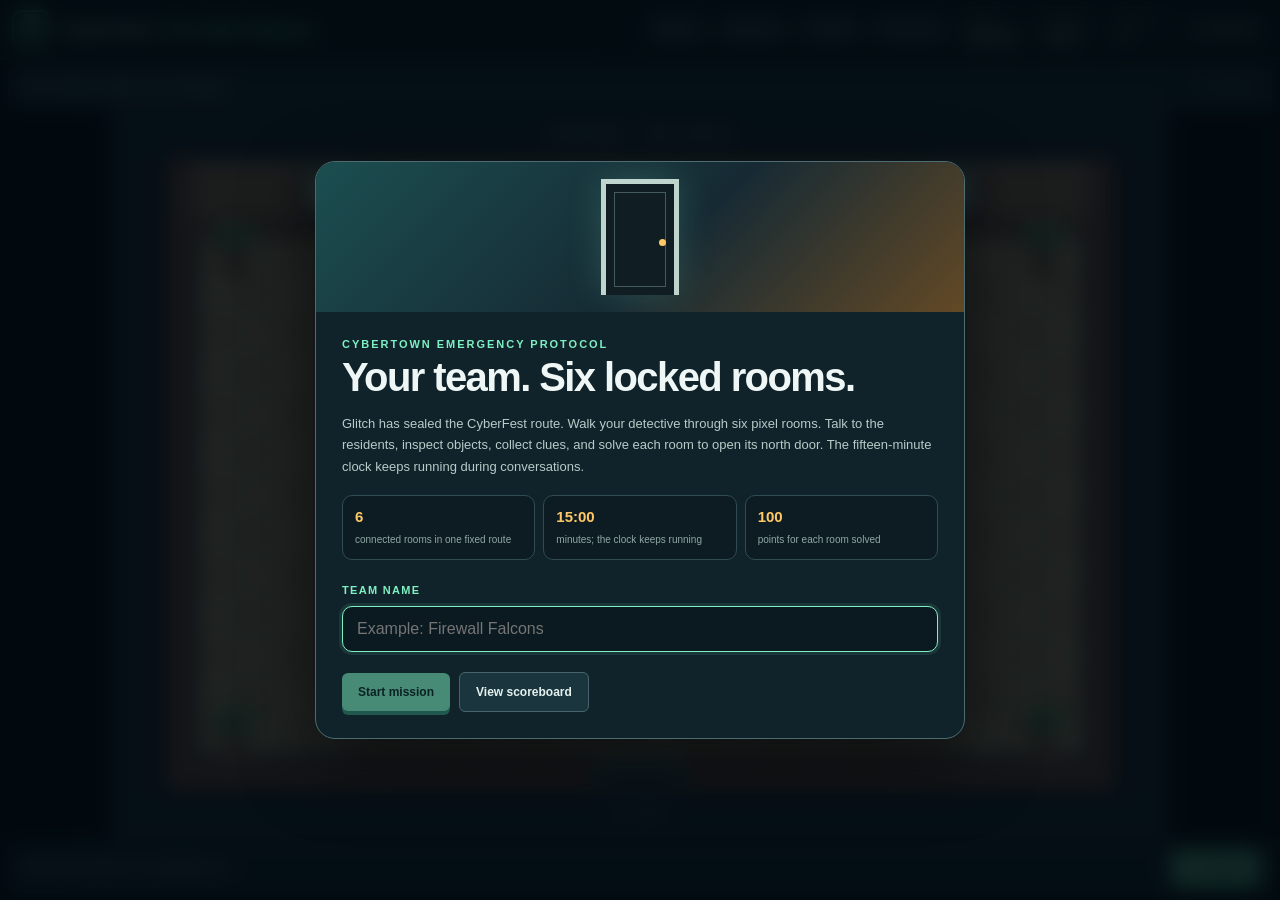
==== commit e65bedb4: "Improve CyberTown challenges and session cleanup" ====
--- a/cybertown-the-glitch-mystery-v6.html
+++ b/cybertown-the-glitch-mystery-v6.html
@@ -43,7 +43,7 @@
   </main>
   <footer class="footer"><span>Explore each room. Talk, inspect, solve, and walk through the unlocked door.</span><span>Team progress and records save in this browser.</span></footer>
 </div>
-<div class="overlay" id="startOverlay"><section class="dialog" role="dialog" aria-modal="true" aria-labelledby="startTitle"><div class="dialog-visual"><div class="door" aria-hidden="true"></div></div><div class="dialog-body"><div class="kicker">CyberTown emergency protocol</div><h2 id="startTitle">Enter the escape route</h2><p>Glitch has sealed six rooms between your team and the CyberFest control gate. Solve every room in order before the fifteen-minute timer reaches zero.</p><div class="rules"><div class="rule"><b>6</b><span>connected rooms in one fixed route</span></div><div class="rule"><b>15:00</b><span>minutes; the clock keeps running</span></div><div class="rule"><b>100</b><span>points for each room solved</span></div></div><div class="team-field"><label for="teamInput">Team name</label><input class="text-input" id="teamInput" maxlength="30" autocomplete="organization" placeholder="Example: Firewall Falcons"></div><p id="resumeNote" hidden></p><div class="buttons"><button class="primary" id="startBtn" disabled>Start mission</button><a class="secondary" href="scoreboard.html" id="startScoreboardLink" style="text-decoration:none">View scoreboard</a></div></div></section></div>
+<div class="overlay" id="startOverlay"><section class="dialog" role="dialog" aria-modal="true" aria-labelledby="startTitle"><div class="dialog-visual"><div class="door" aria-hidden="true"></div></div><div class="dialog-body"><div class="kicker">CyberTown emergency protocol</div><h2 id="startTitle">Enter the escape route</h2><p>Glitch has sealed six rooms between your team and the CyberFest control gate. Solve every room in order before the fifteen-minute timer reaches zero.</p><div class="rules"><div class="rule"><b>6</b><span>connected rooms in one fixed route</span></div><div class="rule"><b>15:00</b><span>minutes; the clock keeps running</span></div><div class="rule"><b>100</b><span>points for each room solved</span></div></div><div class="team-field"><label for="teamInput">Team name</label><input class="text-input" id="teamInput" maxlength="30" autocomplete="off" placeholder="Example: Firewall Falcons"></div><p id="resumeNote" hidden></p><div class="buttons"><button class="primary" id="startBtn" disabled>Start mission</button><a class="secondary" href="scoreboard.html" id="startScoreboardLink" style="text-decoration:none">View scoreboard</a></div></div></section></div>
 <div class="overlay" id="transitionOverlay" hidden><section class="dialog" role="dialog" aria-modal="true" aria-labelledby="transitionTitle"><div class="dialog-visual"><div class="door" aria-hidden="true"></div></div><div class="dialog-body" id="transitionBody"></div></section></div>
 <div class="overlay evidence-overlay" id="evidenceOverlay" hidden><section class="dialog evidence-dialog" role="dialog" aria-modal="true" aria-labelledby="evidenceTitle"><header class="evidence-header"><div><div class="kicker" id="evidenceKicker">Investigation</div><h2 id="evidenceTitle">Evidence</h2><div class="dialog-clock" id="evidenceClock">Time left 15:00 · 0 points</div></div><button class="secondary" id="closeEvidence" aria-label="Close dialogue">Close · Esc</button></header><div id="evidenceBody"></div><div class="challenge" id="challenge" hidden></div></section></div>
 <script src="assets/room-cast.js"></script>
@@ -53,10 +53,10 @@
 "use strict";
 const SESSION_KEY="cybertown-escape-sessions-v7",RECORD_KEY="cybertown-scoreboard-v7",ACTIVE_KEY="cybertown-active-team-v7",DURATION=15*60*1000,HINT_COST=25;
 const rooms=[
- {id:"laptop",title:"The Locked Laptop",place:"Post Office Back Room",image:"assets/challenge-1.png",alt:"A locked laptop with a framed photograph beside it",caption:"A worn photograph rests beside the laptop.",brief:"Maya's laptop holds the key to the next room. Investigate the nearby photograph, then determine the password.",hint:"Think about information that can be discovered without asking the owner.",clue:"A brass key drops from the laptop dock. Its tag reads: CIPHER STUDY.",lesson:"Public details such as pet names, titles, and lucky numbers make weak passwords."},
+ {id:"laptop",title:"The Locked Laptop",place:"Post Office Back Room",image:"assets/challenge-1.png",alt:"A locked laptop beside a photo of a dog in a captain's hat and a badge with the number 7",caption:"A photo of Captain Mochi and a numbered badge sit beside the laptop.",brief:"Maya's laptop holds the key to the next room. Investigate the nearby photograph, then determine the password.",hint:"The dog in the photo is Captain Mochi. The number on the badge beside his photo matters too. Put his full name first, then the badge digit, with no spaces.",clue:"A brass key drops from the laptop dock. Its tag reads: CIPHER STUDY.",lesson:"Public details such as pet names, titles, and lucky numbers make weak passwords."},
  {id:"cipher",title:"The Cipher Study",place:"Cipher Study",image:"assets/challenge-2.png",alt:"A realistic cipher desk with alphabet strips, a brass key, a lemon, and a notebook",caption:"The lemon is not decoration. It gives you the repeating Vigenere keyword: LEMON.",brief:"The door keypad accepts a decoded instruction. Use the keyword LEMON to reverse the Vigenere cipher below.",hint:"Repeat LEMON beneath the cipher. Shift each cipher letter backward by the matching keyword letter.",clue:"The decoded note says CHECK THE POSTER. A service hatch opens into the cafe noticeboard room.",lesson:"Secret keys should be shared through trusted channels and kept away from public clues."},
  {id:"poster",title:"The Poster Trap",place:"Cafe Noticeboard Room",image:"assets/challenge-3.png",alt:"A cafe noticeboard with three event posters and a suspicious QR sticker",caption:"One promotion has a sticker covering the original code. Its web address imitates the official festival domain.",brief:"Identify the suspicious poster and the two strongest warning signs before the cafe exit will unlock.",hint:"Choose the voucher poster, then look for a lookalike web address and a request for a work password.",clue:"Behind the fake QR sticker is a shipping label: STORAGE ROOM 04.",lesson:"Preview QR destinations and never enter work credentials into an unexpected promotion page."},
- {id:"storage",title:"Storage Room 04",place:"Festival Storage",image:"assets/challenge-4.png",alt:"A locked metal cabinet with a four-dial lock, staff badge, USB drive, and note marked 04",caption:"The chain of evidence supplies four digits: room 04, three posters, badge 7.",brief:"Open the training cabinet with the four-digit evidence code, then decide how to handle what is inside.",hint:"Combine the numbers in clue order: room 04, poster count 3, badge number 7.",clue:"The preserved delivery note points to the FESTIVAL OFFICE. The counterfeit badge goes into an evidence bag.",lesson:"Unknown USB drives should stay unplugged. Preserve suspicious items and report them through an authorized channel."},
+ {id:"storage",title:"Storage Room 04",place:"Festival Storage",image:"assets/challenge-4.png",alt:"A cabinet with a four-dial lock beside an unknown USB drive, staff pass, and note marked 04",caption:"The cabinet has a four-digit lock. A note marked 04 lies near an unknown USB drive.",brief:"Use the packing note and earlier clues to work out the cabinet code. Then decide how to handle the suspicious items.",hint:"Read Mr. Tan’s packing note for the order: room number, number of cafe posters, then the digit on Captain Mochi’s badge. Enter all four digits, including the leading zero. Leave the USB unplugged and report the items.",clue:"The recovered pass reads CT-1280. The evidence points toward the FESTIVAL OFFICE.",lesson:"Unknown USB drives should stay unplugged. Preserve suspicious items and report them through an authorized channel."},
  {id:"evidence",title:"The Evidence Office",place:"Festival Office",image:"assets/challenge-5.png",alt:"A realistic office evidence board connecting a visitor log, badge, login alert, and location map",caption:"The reception sign-in log and official badge register contain one important mismatch.",brief:"Investigate the two paper records in the office. Work out which employee signed in with a badge ID that does not match the official register, then type the employee's full name.",hint:"Compare the badge shown beside each sign-in with the same employee's registered badge. One pair of numbers is different.",clue:"The evidence points to Town Hall. Glitch is already calling the reception desk as fake IT Support.",lesson:"A uniform, badge, or confident voice is not proof. Verify visitors and unexpected login activity."},
  {id:"final",title:"The Imposter Call",place:"Town Hall Control Room",image:"assets/challenge-6.png",alt:"A town hall desk with an active phone, verification-code screen, official directory, and incident timeline",caption:"The caller creates urgency and asks for a sign-in code. The official directory provides a safe way to verify the request.",brief:"Protect Aisha during the call, then reconstruct Glitch's attack in the correct order.",hint:"Never share a one-time code. Hang up, verify through the official directory, report the call, then order the attack as lure, disguise, call.",clue:"All six locks release. The CyberFest control gate is open.",lesson:"Pause, verify independently, protect verification codes, and report suspicious contact quickly."}
 ];
@@ -66,31 +66,36 @@
 function makeRecord(){return {attemptId:state.attemptId,team:state.team,startedAt:state.startedAt,updatedAt:Date.now(),completedAt:state.completedAt||null,elapsedMs:elapsed(),timeLeftMs:remaining(),points:score(),rooms:state.completed.length,totalRooms:rooms.length,hints:state.hints.length,status:state.status}}
 function encodedRecords(records=getRecords()){try{return btoa(unescape(encodeURIComponent(JSON.stringify(records))))}catch{return ""}}
 function updateScoreLinks(records=getRecords()){const payload=encodedRecords(records),href=payload?`scoreboard.html#records=${encodeURIComponent(payload)}`:"scoreboard.html";$("scoreboardLink").href=href;$("startScoreboardLink").href=href}
-function save(){if(!state)return;const sessions=getSessions();sessions[teamKey(state.team)]=state;writeJSON(SESSION_KEY,sessions);try{localStorage.setItem(ACTIVE_KEY,state.team)}catch{}const records=getRecords(),record=makeRecord(),at=records.findIndex(x=>x.attemptId===record.attemptId);if(at>=0)records[at]=record;else records.push(record);records.sort((a,b)=>(b.points||0)-(a.points||0)||(a.elapsedMs||Infinity)-(b.elapsedMs||Infinity));writeJSON(RECORD_KEY,records.slice(0,100));updateScoreLinks(records)}
+function discardAnswerDrafts(session){let removed=false;for(const roomDraft of Object.values(session?.drafts||{}))if(roomDraft&&typeof roomDraft==='object'&&'inputs' in roomDraft){delete roomDraft.inputs;removed=true}return removed}
+function save(){if(!state)return;discardAnswerDrafts(state);const sessions=getSessions(),key=teamKey(state.team);if(state.status==='in-progress')sessions[key]=state;else delete sessions[key];writeJSON(SESSION_KEY,sessions);try{localStorage.removeItem(ACTIVE_KEY)}catch{}const records=getRecords(),record=makeRecord(),at=records.findIndex(x=>x.attemptId===record.attemptId);if(at>=0)records[at]=record;else records.push(record);records.sort((a,b)=>(b.points||0)-(a.points||0)||(a.elapsedMs||Infinity)-(b.elapsedMs||Infinity));writeJSON(RECORD_KEY,records.slice(0,100));updateScoreLinks(records)}
+function pruneSessions(){const sessions=getSessions(),records=getRecords(),now=Date.now();let changed=false,recordsChanged=false;for(const [key,saved] of Object.entries(sessions)){const expired=saved?.status==='in-progress'&&(!Number.isFinite(saved.deadline)||saved.deadline<=now);if(expired){const record=records.find(item=>item.attemptId===saved.attemptId);if(record){record.status='timeout';record.completedAt=Number.isFinite(saved.deadline)?saved.deadline:now;record.updatedAt=now;record.elapsedMs=Math.max(0,Math.min(DURATION,record.completedAt-(saved.startedAt||now)));record.timeLeftMs=0;record.rooms=saved.completed?.length||0;record.hints=saved.hints?.length||0;record.points=Math.max(0,record.rooms*100-record.hints*HINT_COST);recordsChanged=true}}if(!saved||saved.status!=='in-progress'||expired){delete sessions[key];changed=true}else if(discardAnswerDrafts(saved))changed=true}if(changed)writeJSON(SESSION_KEY,sessions);if(recordsChanged)writeJSON(RECORD_KEY,records);try{localStorage.removeItem(ACTIVE_KEY)}catch{}}
 function renderSteps(){const current=state?state.current:0;$("steps").innerHTML=rooms.map((room,i)=>{const done=state?.completed.includes(room.id),active=state&&i===current&&state.status==="in-progress";return `<div class="step ${done?"done":active?"current":""}"><span class="node">${done?"OK":i+1}</span><span><b>${escapeHTML(room.title)}</b><small>${done?"Cleared":active?"Current room":"Sealed"}</small></span></div>`}).join("")}
-function commonBottom(room){const used=state.hints.includes(room.id);return `<div class="hint-box ${used?"show":""}" id="hintBox"><b>Hint</b><br>${escapeHTML(room.hint)}</div><div class="feedback" id="feedback"></div><div class="buttons"><button type="button" class="secondary" data-action="hint">${used?"Hint opened":"Use hint (-25 points)"}</button><button class="primary" type="submit">Unlock door</button></div>`}
+function hintContent(room){return `${escapeHTML(room.hint)}${room.id==='cipher'?'<br><a href="https://www.dcode.fr/vigenere-cipher" target="_blank" rel="noopener noreferrer">Open dCode Vigenere decoder</a>':''}`}
+function commonBottom(room){const used=state.hints.includes(room.id);return `<div class="hint-box ${used?"show":""}" id="hintBox"><b>Hint</b><br>${used?hintContent(room):''}</div><div class="feedback" id="feedback"></div><div class="buttons"><button type="button" class="secondary" data-action="hint">${used?"Hint opened":"Use hint (-25 points)"}</button><button class="primary" type="submit">Unlock door</button></div>`}
 function challengeHTML(room){const head=`<div class="brief"><b>MISSION OBJECTIVE</b><p>${escapeHTML(room.brief)}</p></div>`;
  if(room.id==="laptop")return `${head}<form data-room="laptop"><h3>Enter the reconstructed password</h3><label class="field"><span>Password answer</span><input class="text-input" name="answer" autocomplete="off" placeholder="Enter your reconstruction" required></label>${commonBottom(room)}</form>`;
- if(room.id==="cipher")return `${head}<form data-room="cipher"><h3>Decode the instruction</h3><div class="cipher">NLQQX ELQDB DXQF</div><label class="field"><span>Decoded message</span><input class="text-input" name="answer" autocomplete="off" placeholder="Three words" required></label>${commonBottom(room)}</form>`;
+ if(room.id==="cipher")return `${head}<form data-room="cipher"><h3>Decode the instruction</h3><div class="cipher">NLQQX ELQDB DXQF</div><p>Use Ben’s keyword as the Vigenere key to decode this message.</p><label class="field"><span>Keyword from Ben</span><input class="text-input" name="keyword" autocomplete="off" autocapitalize="characters" placeholder="Enter the key" required></label><label class="field"><span>Decoded message</span><input class="text-input" name="answer" autocomplete="off" placeholder="Three words" required></label>${commonBottom(room)}</form>`;
  if(room.id==="poster")return `${head}<form data-room="poster"><h3>Choose the compromised poster</h3><div class="choices"><label class="choice"><input type="radio" name="poster" value="concert"><span><strong>Evening concert</strong><small>Listed on the official festival website.</small></span></label><label class="choice"><input type="radio" name="poster" value="market"><span><strong>Community market</strong><small>Printed by the town events office.</small></span></label><label class="choice"><input type="radio" name="poster" value="voucher"><span><strong>Free RM100 voucher</strong><small>A new QR sticker covers the original code.</small></span></label></div><h3>Select two warning signs</h3><div class="choices"><label class="choice"><input type="checkbox" name="sign" value="domain"><span>Lookalike address: cyberfest-reward.example</span></label><label class="choice"><input type="checkbox" name="sign" value="password"><span>Page asks for your work email password</span></label><label class="choice"><input type="checkbox" name="sign" value="color"><span>The poster uses bright colors</span></label></div>${commonBottom(room)}</form>`;
  if(room.id==="storage")return `${head}<form data-room="storage"><h3>Enter the four-digit evidence code</h3><label class="field"><span>Code</span><input class="text-input" name="code" inputmode="numeric" pattern="[0-9]{4}" maxlength="4" autocomplete="off" placeholder="0000" required></label><h3>Choose the safest action</h3><div class="choices"><label class="choice"><input type="radio" name="action" value="plug"><span>Insert the USB to identify its owner</span></label><label class="choice"><input type="radio" name="action" value="report"><span>Photograph and preserve the items, then report them through the authorized channel</span></label><label class="choice"><input type="radio" name="action" value="leave"><span>Leave everything and tell nobody</span></label></div>${commonBottom(room)}</form>`;
  if(room.id==="evidence")return `${head}<form data-room="evidence"><h3>Identify the suspicious sign-in</h3><p>The employee lists are not shown on this workstation. Use the reception sign-in log and official badge register you inspected in the room.</p><label class="field"><span>Employee's full name</span><input class="text-input" name="employeeName" autocomplete="off" placeholder="Type the full name" required></label>${commonBottom(room).replace('Unlock door','Submit name')}</form>`;
  return `${head}<form data-room="final"><h3>Respond to the caller</h3><label class="field"><span>1. The caller asks for Aisha's one-time sign-in code.</span><select class="select-input" name="q1" required><option value="">Choose a response</option><option value="share">Read the code to the caller</option><option value="refuse">Refuse to share any verification code</option><option value="text">Send the code by text instead</option></select></label><label class="field"><span>2. How should she verify the urgent call?</span><select class="select-input" name="q2" required><option value="">Choose a response</option><option value="caller">Trust the caller ID</option><option value="directory">Hang up and call IT through the official directory</option><option value="ask">Ask the caller to confirm her name</option></select></label><label class="field"><span>3. What should happen after real IT denies making the call?</span><select class="select-input" name="q3" required><option value="">Choose a response</option><option value="ignore">Ignore it because no code was shared</option><option value="report">Report the incident to the security team</option><option value="post">Post the number publicly</option></select></label><h3>Rebuild the attack sequence</h3><div class="evidence"><label class="field"><span>First</span><select class="select-input" name="s1" required><option value="">Choose</option><option value="poster">Fake voucher lure</option><option value="badge">Counterfeit badge</option><option value="call">Fake support call</option></select></label><label class="field"><span>Second</span><select class="select-input" name="s2" required><option value="">Choose</option><option value="poster">Fake voucher lure</option><option value="badge">Counterfeit badge</option><option value="call">Fake support call</option></select></label><label class="field"><span>Third</span><select class="select-input" name="s3" required><option value="">Choose</option><option value="poster">Fake voucher lure</option><option value="badge">Counterfeit badge</option><option value="call">Fake support call</option></select></label></div>${commonBottom(room)}</form>`}
 function renderRoom(){if(!state)return;prepareRpgState();const room=rooms[state.current]||rooms[rooms.length-1];$("teamBadge").textContent=state.team;$("score").textContent=score();$("clock").textContent=formatTime(remaining());$("roomCount").textContent=`Room ${state.current+1} of ${rooms.length}`;$("roomTitle").textContent=room.title;$("roomSubtitle").textContent=room.place;$("statusTag").textContent=state.transition?"Exit unlocked":"Exit sealed";$("roomObjective").textContent=objective();renderSteps();engine.load(state.current,roomObjects(),state.transition,state.position);$("transitionOverlay").hidden=true;if(state.status==="completed")showTransition();updateScoreLinks()}
 function feedback(message,good=false){const el=$("feedback");if(!el)return;el.textContent=message;el.className=`feedback show${good?" good":""}`;el.scrollIntoView({behavior:"smooth",block:"nearest"})}
-function validate(room,data){if(room.id==="laptop")return String(data.get("answer")||"").toLowerCase().replace(/[^a-z0-9]/g,"")==="captainmochi7";if(room.id==="cipher")return String(data.get("answer")||"").toLowerCase().replace(/[^a-z]/g,"")==="checktheposter";if(room.id==="poster"){const signs=data.getAll("sign");return data.get("poster")==="voucher"&&signs.length===2&&signs.includes("domain")&&signs.includes("password")}if(room.id==="storage")return data.get("code")==="0437"&&data.get("action")==="report";if(room.id==="evidence")return String(data.get("employeeName")||"").toLowerCase().replace(/[^a-z]/g,"")==="danielwong";return data.get("q1")==="refuse"&&data.get("q2")==="directory"&&data.get("q3")==="report"&&data.get("s1")==="poster"&&data.get("s2")==="badge"&&data.get("s3")==="call"}
-function completeRoom(){if(!state||state.status!=="in-progress"||remaining()<=0||state.transition)return;const room=rooms[state.current];state.completed.push(room.id);state.transition=true;const item=rewards[state.current];if(!state.inventory.some(x=>x.title===item.title))state.inventory.push(item);save();closeEvidence();renderRoom();openEvidence('Room cleared: '+room.title,`<div class="transition-key"><b>ITEM COLLECTED: ${escapeHTML(item.title)}</b><p>${escapeHTML(room.clue)}</p></div><p class="pixel-success">${escapeHTML(room.lesson)}</p><p>Walk to the glowing north door and press E to ${state.current===5?'restore the festival':'enter the next room'}.</p><button class="primary" data-rpg="close">Return to the room</button>`);toast('Lock released. Walk to the north exit. +100 points')}
-function showTransition(){const room=rooms[state.current],final=state.status==="completed";$("transitionBody").innerHTML=final?`<div class="kicker">Mission accomplished</div><h2 id="transitionTitle">CyberFest is unlocked</h2><p>${escapeHTML(room.lesson)}</p><div class="final-grid"><div><span>FINAL SCORE</span><strong>${score()}</strong></div><div><span>TIME LEFT</span><strong>${formatTime(remaining())}</strong></div><div><span>HINTS USED</span><strong>${state.hints.length}</strong></div></div><div class="transition-key"><b>TEAM RECORD SAVED</b><p>${escapeHTML(state.team)} has completed all six rooms. Open the scoreboard to review the result.</p></div><div class="buttons"><a class="primary" style="text-decoration:none" href="${$("scoreboardLink").getAttribute("href")}">Open scoreboard</a><button class="secondary" data-action="new-run">New team mission</button></div>`:`<div class="kicker">Room ${state.current+1} cleared</div><h2 id="transitionTitle">The next door unlocks</h2><p>${escapeHTML(room.lesson)}</p><div class="transition-key"><b>RECOVERED CLUE</b><p>${escapeHTML(room.clue)}</p></div><div class="buttons"><button class="primary" data-action="next-room">Enter room ${state.current+2}</button></div>`;$("transitionOverlay").hidden=false}
-function nextRoom(){if(!state||!state.transition||state.status!=="in-progress"||remaining()<=0)return;if(state.current===rooms.length-1){state.status="completed";state.completedAt=Date.now();save();closeEvidence();renderRoom();return}closeEvidence();state.current++;state.transition=false;state.position={x:300,y:348,dir:'up'};save();renderRoom();window.scrollTo({top:0,behavior:'instant'});toast('Room '+(state.current+1)+' / 6 — '+rooms[state.current].place);$("roomCanvas").focus({preventScroll:true})}
-function timeout(){if(!state||state.status!=="in-progress")return;state.status="timeout";state.completedAt=state.deadline;state.transition=false;save();closeEvidence();clearInterval(timer);$("transitionBody").innerHTML=`<div class="kicker">Mission ended</div><h2 id="transitionTitle">The timer reached zero</h2><p>Your team cleared ${state.completed.length} of ${rooms.length} rooms and earned ${score()} points. The result has been saved.</p><div class="buttons"><button class="primary" data-action="retry">Retry with ${escapeHTML(state.team)}</button><a class="secondary" style="text-decoration:none" href="${$("scoreboardLink").getAttribute("href")}">Open scoreboard</a></div>`;$("transitionOverlay").hidden=false;$("clock").textContent="00:00"}
+function validate(room,data){if(room.id==="laptop")return String(data.get("answer")||"").toLowerCase().replace(/[^a-z0-9]/g,"")==="captainmochi7";if(room.id==="cipher")return String(data.get("keyword")||"").trim().toUpperCase()==="LEMON"&&String(data.get("answer")||"").toLowerCase().replace(/[^a-z]/g,"")==="checktheposter";if(room.id==="poster"){const signs=data.getAll("sign");return data.get("poster")==="voucher"&&signs.length===2&&signs.includes("domain")&&signs.includes("password")}if(room.id==="storage")return data.get("code")==="0437"&&data.get("action")==="report";if(room.id==="evidence")return String(data.get("employeeName")||"").toLowerCase().replace(/[^a-z]/g,"")==="danielwong";return data.get("q1")==="refuse"&&data.get("q2")==="directory"&&data.get("q3")==="report"&&data.get("s1")==="poster"&&data.get("s2")==="badge"&&data.get("s3")==="call"}
+function celebrationHTML(message){return `<div class="celebration-banner"><div aria-hidden="true">${Array(6).fill('<span class="celebration-balloon"></span>').join('')}</div><strong>${escapeHTML(message)}</strong></div>`}
+function clearRunSecrets(){state.drafts={};state.inventory=[];state.position=null;$("challenge").replaceChildren();$("evidenceBody").replaceChildren()}
+function completeRoom(){if(!state||state.status!=="in-progress"||remaining()<=0||state.transition)return;const room=rooms[state.current];state.completed.push(room.id);state.transition=true;const item=rewards[state.current];if(!state.inventory.some(x=>x.title===item.title))state.inventory.push(item);closeEvidence();delete state.drafts[room.id];save();renderRoom();openEvidence('Room cleared: '+room.title,`${celebrationHTML('Hooray! Challenge cleared!')}<div class="transition-key"><b>ITEM COLLECTED: ${escapeHTML(item.title)}</b><p>${escapeHTML(room.clue)}</p></div><p class="pixel-success">${escapeHTML(room.lesson)}</p><p>Walk to the glowing north door and press E to ${state.current===5?'restore the festival':'enter the next room'}.</p><button class="primary" data-rpg="close">Return to the room</button>`);toast('Lock released. Walk to the north exit. +100 points')}
+function showTransition(){const room=rooms[state.current],final=state.status==="completed";$("transitionBody").innerHTML=final?`${celebrationHTML('Yay! CyberFest is back!')}<div class="kicker">Mission accomplished</div><h2 id="transitionTitle">CyberFest is unlocked</h2><p>${escapeHTML(room.lesson)}</p><div class="final-grid"><div><span>FINAL SCORE</span><strong>${score()}</strong></div><div><span>TIME LEFT</span><strong>${formatTime(remaining())}</strong></div><div><span>HINTS USED</span><strong>${state.hints.length}</strong></div></div><div class="transition-key"><b>TEAM RECORD SAVED</b><p>${escapeHTML(state.team)} has completed all six rooms. Open the scoreboard to review the result.</p></div><div class="buttons"><a class="primary" style="text-decoration:none" href="${$("scoreboardLink").getAttribute("href")}">Open scoreboard</a><button class="secondary" data-action="new-run">New team mission</button></div>`:`<div class="kicker">Room ${state.current+1} cleared</div><h2 id="transitionTitle">The next door unlocks</h2><p>${escapeHTML(room.lesson)}</p><div class="transition-key"><b>RECOVERED CLUE</b><p>${escapeHTML(room.clue)}</p></div><div class="buttons"><button class="primary" data-action="next-room">Enter room ${state.current+2}</button></div>`;$("transitionOverlay").hidden=false}
+function nextRoom(){if(!state||!state.transition||state.status!=="in-progress"||remaining()<=0)return;if(state.current===rooms.length-1){state.status="completed";state.completedAt=Date.now();closeEvidence();clearRunSecrets();save();clearInterval(timer);renderRoom();return}closeEvidence();state.current++;state.transition=false;state.position={x:300,y:348,dir:'up'};save();renderRoom();window.scrollTo({top:0,behavior:'instant'});toast('Room '+(state.current+1)+' / 6 — '+rooms[state.current].place);$("roomCanvas").focus({preventScroll:true})}
+function timeout(){if(!state||state.status!=="in-progress")return;state.status="timeout";state.completedAt=state.deadline;state.transition=false;closeEvidence();clearRunSecrets();save();clearInterval(timer);$("transitionBody").innerHTML=`<div class="kicker">Mission ended</div><h2 id="transitionTitle">The timer reached zero</h2><p>Your team cleared ${state.completed.length} of ${rooms.length} rooms and earned ${score()} points. The result has been saved.</p><div class="buttons"><button class="primary" data-action="retry">Retry with ${escapeHTML(state.team)}</button><button class="secondary" data-action="new-run">New team mission</button><a class="secondary" style="text-decoration:none" href="${$("scoreboardLink").getAttribute("href")}">Open scoreboard</a></div>`;$("transitionOverlay").hidden=false;$("clock").textContent="00:00"}
 function tick(){if(!state)return;$("clock").textContent=formatTime(remaining());$("score").textContent=score();$("evidenceClock").textContent='Time left '+formatTime(remaining())+' · '+score()+' points';$("evidenceClock").classList.toggle('warning',remaining()<120000);if(state.status==="in-progress"&&remaining()<=0)timeout()}
 function startTimer(){clearInterval(timer);timer=setInterval(tick,250);tick()}
 function startFor(team){const key=teamKey(team),sessions=getSessions(),saved=sessions[key];if(saved&&saved.status==="in-progress"){state=saved;prepareRpgState();if(saved.deadline<=Date.now()){$("startOverlay").hidden=true;timeout();return}}else{state=newState(team);sessions[key]=state;writeJSON(SESSION_KEY,sessions)}save();$("startOverlay").hidden=true;renderRoom();startTimer();$("roomCanvas").focus();toast('Find '+npcs[state.current]+'. Walk with WASD or arrow keys. Press E to talk.')}
-function resetStart(team=""){state=null;clearInterval(timer);$("transitionOverlay").hidden=true;$("startOverlay").hidden=false;$("teamInput").value=team;updateStartButton();renderSteps();$("teamBadge").textContent="Waiting";$("score").textContent="0";$("clock").textContent="15:00"}
+function resetStart(team=""){state=null;clearInterval(timer);$("transitionOverlay").hidden=true;$("transitionBody").replaceChildren();$("evidenceBody").replaceChildren();$("challenge").replaceChildren();$("startOverlay").hidden=false;$("teamInput").value=team;updateStartButton();renderSteps();$("teamBadge").textContent="Waiting";$("score").textContent="0";$("clock").textContent="15:00"}
 function updateStartButton(){const team=cleanTeam($("teamInput").value);$("startBtn").disabled=!team;if(!team){$("startBtn").textContent="Start mission";$("resumeNote").hidden=true;return}const saved=getSessions()[teamKey(team)],resumable=saved&&saved.status==="in-progress"&&saved.deadline>Date.now();$("startBtn").textContent=resumable?"Resume saved mission":"Start mission";$("resumeNote").hidden=!resumable;if(resumable)$("resumeNote").textContent=`A saved run for ${team} is waiting in room ${saved.current+1} with ${formatTime(saved.deadline-Date.now())} remaining.`}
 $("teamInput").addEventListener("input",updateStartButton);$("teamInput").addEventListener("keydown",e=>{if(e.key==="Enter"&&!$("startBtn").disabled)$("startBtn").click()});$("startBtn").addEventListener("click",()=>{const team=cleanTeam($("teamInput").value);if(team)startFor(team)});
-$("challenge").addEventListener("click",e=>{const button=e.target.closest("[data-action=hint]");if(!button||!state)return;const room=rooms[state.current];if(!state.hints.includes(room.id)){state.hints.push(room.id);save()}$("hintBox").classList.add("show");button.textContent="Hint opened";$("score").textContent=score()});
-$("challenge").addEventListener("submit",e=>{e.preventDefault();if(!state||state.status!=="in-progress"||state.transition)return;if(remaining()<=0){timeout();return}const room=rooms[state.current],data=new FormData(e.target);if(room.id==='final'&&(draft().callStep||0)<3){if(data.get('response')==='safe'){draft().callStep=(draft().callStep||0)+1;save();openPuzzle()}else feedback('That response puts the account at risk. Protect the code and verify through a trusted contact.');return}if(puzzleValid(room,data)){completeRoom()}else feedback(room.id==='evidence'?"That employee does not have the mismatched badge. Recheck both paper records and enter the full name.":"The room is still sealed. Recheck the clues and your choices. You can try again without losing points.")});
+$("challenge").addEventListener("click",e=>{const button=e.target.closest("[data-action=hint]");if(!button||!state)return;const room=rooms[state.current];if(!state.hints.includes(room.id)){state.hints.push(room.id);save()}$("hintBox").innerHTML='<b>Hint</b><br>'+hintContent(room);$("hintBox").classList.add("show");button.textContent="Hint opened";$("score").textContent=score()});
+$("challenge").addEventListener("submit",e=>{e.preventDefault();if(!state||state.status!=="in-progress"||state.transition)return;if(remaining()<=0){timeout();return}const room=rooms[state.current],data=new FormData(e.target);if(room.id==='final'&&(draft().callStep||0)<3){if(data.get('response')==='safe'){draft().callStep=(draft().callStep||0)+1;save();openPuzzle()}else feedback('That response puts the account at risk. Protect the code and verify through a trusted contact.');return}if(room.id==='storage'&&!draft().cabinetUnlocked){if(data.get('code')==='0437'){draft().cabinetUnlocked=true;save();openPuzzle()}else feedback('That code does not open the cabinet. Read the packing note and keep the room number as two digits.');return}if(room.id==='cipher'&&String(data.get('keyword')||'').trim().toUpperCase()!=='LEMON'){feedback('That key does not match Ben’s keyword. Enter LEMON as the key and decrypt again.');return}if(puzzleValid(room,data)){completeRoom()}else feedback(room.id==='evidence'?"That employee does not have the mismatched badge. Recheck both paper records and enter the full name.":room.id==='storage'?"Keep unknown USB drives unplugged. Preserve suspicious items and report them through the authorized channel.":"The room is still sealed. Recheck the clues and your choices. You can try again without losing points.")});
 $("transitionOverlay").addEventListener("click",e=>{const action=e.target.closest("[data-action]")?.dataset.action;if(action==="next-room")nextRoom();if(action==="new-run")resetStart();if(action==="retry"){const team=state.team,sessions=getSessions();sessions[teamKey(team)]=newState(team);state=sessions[teamKey(team)];writeJSON(SESSION_KEY,sessions);save();$("transitionOverlay").hidden=true;renderRoom();startTimer()}});
 $("scoreboardLink").addEventListener("click",()=>{if(state)save()});addEventListener("pagehide",()=>{if(state)save()});
 // Indoor RPG integration: retain the existing team, timer, scoring and record model.
@@ -98,26 +103,27 @@
 const rewards=[{title:'Brass key',text:'Recovered from the laptop dock. Opens the Cipher Study.'},{title:'Decoded instruction',text:'CHECK THE POSTER — investigate the cafe noticeboard.'},{title:'Storage shipping label',text:'The fake voucher sticker was shipped from Storage Room 04.'},{title:'Sealed evidence bag',text:'Counterfeit staff pass, unknown USB, and a delivery note for the Festival Office.'},{title:'Impersonation case file',text:'Unverified visitor, counterfeit pass, and unsolicited login approval point to fake IT Support.'},{title:'Incident report',text:'Verification code protected. Official IT contacted. Suspicious call reported.'}];
 const facts=[['Public clues, weak passwords','Pet names, birthdays, titles, and lucky numbers are often visible to other people. Use unique passwords and a password manager.'],['Secret keys need care','Share sensitive details using a trusted channel. Verify who is asking before revealing confidential information.'],['A QR code is a shortcut','Preview the destination address. A sticker may cover an official code, and an offer should never require your work password.'],['Keep unknown devices unplugged','An unfamiliar USB drive can carry harmful software. Preserve it and contact your authorized security team.'],['A badge is not enough','Check unexpected visitors with the host or official staff directory. Report sign-in approvals you did not request.'],['One-time codes are private','Never share a verification code with a caller. Hang up and contact support through an official directory.']];
 rooms[0].brief='Maya needs the laptop unlocked. Investigate the photograph, then use the laptop on the east desk.';
-rooms[1].brief='Ask Ben for the keyword, examine his cipher notes, then use the decoder at the east desk.';
-rooms[3].brief='Find the cabinet key, use it on the cabinet, then take the Office door key to the north exit.';
+rooms[1].brief='Ask Ben for the keyword, examine his cipher notes, then enter the key to decode the message at the east desk.';
+rooms[3].brief='Read the packing note, use earlier clues to open the four-digit cabinet, then choose how to handle its contents.';
 rooms[4].brief='Compare the 13 sign-ins with the official badge register. Who signed in with the wrong badge ID?';
-rooms[3].clue='The cabinet is open and the evidence is secured. The Office door key unlocks the north exit.';
+rooms[3].clue='The cabinet is open and its suspicious items are secured. The recovered pass reads CT-1280; investigate the Festival Office records.';
 rooms[4].clue='The flagged sign-in used a badge that does not match the official register. The visitor claimed to be IT Support. Warn Aisha at Town Hall.';
 rooms[4].lesson='Check a badge against an official record. A familiar name or a professional appearance does not prove identity.';
 rewards[4]={title:'Suspicious sign-in report',text:'Daniel Wong signed in at 09:17 with CT-1280. His registered badge is CT-1208. The incorrect badge links the visitor to the fake IT call.'};
-rooms[0].hint='Consider the personal details visible in the framed photograph and the items beside it.';
-rooms[1].hint='A = 0. Subtract each repeating keyword letter from the cipher letter. The decoder can work through it one letter at a time.';
-rooms[2].hint='Compare each destination with the official poster. An unrelated address and a request for a work password are strong warning signs.';
-rooms[3].hint='Read the packing note, check the blue toolbox, then use the saved key on the east cabinet. The key inside opens the north exit.';
-rooms[4].hint='Compare each person’s badge ID with the badge register. Look closely at the order of the digits. A late arrival is not proof of a fake badge.';
-function prepareRpgState(){for(const key of ['inspected','talked','inventory','discoveries','friends','petFriends'])if(!Array.isArray(state[key]))state[key]=[];if(!state.drafts||typeof state.drafts!=='object')state.drafts={};if(!Number.isInteger(state.current)||state.current<0||state.current>=rooms.length)state.current=0;if(!CyberRoomCast.pets.some(pet=>pet.id===state.companionId))state.companionId=''}
+ rooms[0].hint='The dog in the photo is Captain Mochi. The badge beside his photo has a number worth noticing. Put his full name first, then that badge digit, with no spaces.';
+ rooms[1].hint='Use Ben’s keyword LEMON as the key, not as part of the answer. In dCode, choose “Knowing the Key/Password,” enter LEMON, and decrypt the ciphertext. The desk decoder also needs that key.';
+ rooms[2].hint='Inspect all three posters. The voucher poster has a new QR sticker; compare its destination with the official cyberfest.example address. Select the lookalike address and the request for a work password.';
+ rooms[3].hint='Read Mr. Tan’s packing note for the order: room number, number of cafe posters, then the digit on Captain Mochi’s badge. Enter all four digits, including the leading zero. Leave the USB unplugged and report the items.';
+ rooms[4].hint='Read the reception sign-in log and the official badge register. Match each person’s badge IDs across the two records; the digits CT-1280 on the recovered pass are especially worth checking. Enter the name with the mismatched ID.';
+ rooms[5].hint='During the call, keep the sign-in code private, call IT using the official directory, and report the attempt. Then order the evidence: fake voucher poster, counterfeit badge, fake IT call.';
+function prepareRpgState(){for(const key of ['inspected','talked','inventory','discoveries','friends','petFriends'])if(!Array.isArray(state[key]))state[key]=[];state.inventory=state.inventory.filter(item=>!['storage-cabinet-key','office-door-key'].includes(item?.id));if(!state.drafts||typeof state.drafts!=='object')state.drafts={};if(!Number.isInteger(state.current)||state.current<0||state.current>=rooms.length)state.current=0;if(!CyberRoomCast.pets.some(pet=>pet.id===state.companionId))state.companionId=''}
 function draft(){const key=rooms[state.current].id;if(!state.drafts[key])state.drafts[key]={};return state.drafts[key]}
 function inspected(id){return !!state?.inspected.includes(state.current+':'+id)}
 function markInspected(id){const key=state.current+':'+id;if(!state.inspected.includes(key)){state.inspected.push(key);save()}}
-function objective(){if(state.transition)return state.current===5?'All evidence secured. Walk to the north door to restore CyberFest.':'Exit unlocked! Walk to the north door and press E.';if(!state.talked.includes(state.current))return 'Talk to '+npcs[state.current]+' to learn what happened.';if(state.current===3){if(hasKey('office-door-key'))return 'Office key saved. Walk to the north door and use it.';if(draft().cabinetUnlocked)return 'Open cabinet: secure the evidence and collect the Office key.';if(hasKey('storage-cabinet-key'))return 'Cabinet key saved. Use it on the east cabinet.';return inspected('packing')?'Check the blue toolbox mentioned in the packing note.':'Find the packing note on the west side of the room.'}if(state.current===4)return 'Read both paper records, identify the badge mismatch, then type the employee name at the east desk.';const tasks=['Inspect the framed photo, then investigate the laptop.','Inspect the cipher notes, then use Ben’s decoder desk.','Inspect all three posters, then investigate the noticeboard.','','','Inspect the phone evidence, then help Aisha handle the call.'];return tasks[state.current]}
+function objective(){if(state.transition)return state.current===5?'All evidence secured. Walk to the north door to restore CyberFest.':'Exit unlocked! Walk to the north door and press E.';if(!state.talked.includes(state.current))return 'Talk to '+npcs[state.current]+' to learn what happened.';if(state.current===3)return inspected('packing')?'Use the packing note and earlier clues to open the east cabinet.':'Find the packing note on the west side of the room.';if(state.current===4)return 'Read both paper records, identify the badge mismatch, then type the employee name at the east desk.';const tasks=['Inspect the framed photo, then investigate the laptop.','Inspect the cipher notes, then use Ben’s decoder desk.','Inspect all three posters, then investigate the noticeboard.','','','Help Aisha handle the call, then reconstruct the attack.'];return tasks[state.current]}
 function roomObjects(){const i=state.current;const base=[{id:'npc',kind:'npc',name:npcs[i],label:'Talk to '+npcs[i],x:8,y:10},{id:'picture',kind:'picture',label:['Examine photo','Examine cipher notes','Examine noticeboard photo','Examine cabinet evidence','Examine case photograph','Examine phone evidence'][i],x:4,y:5,w:2,h:2},{id:'station',kind:i===4?'board':'station',label:['Use laptop','Use cipher desk','Investigate posters','Inspect training cabinet','Connect evidence','Answer suspicious call'][i],x:19,y:6,w:3,h:2},{id:'fact',kind:'fact',label:'Read safety note',x:4,y:12},{id:'door',kind:'door',label:state.transition?'Use unlocked exit':'Check sealed exit',x:12,y:3,w:2,h:1}];
  if(i===2)base.push({id:'concert',kind:'poster',label:'Inspect concert poster',x:8,y:5,h:2,variant:0},{id:'market',kind:'poster',label:'Inspect market poster',x:11,y:5,h:2,variant:1},{id:'voucher',kind:'poster',label:'Inspect voucher poster',x:15,y:5,h:2,variant:2});
- if(i===3){base.find(o=>o.id==='station').label='Open locked cabinet';base.push({id:'packing',kind:'paper',label:'Read packing note',x:5,y:9,w:2},{id:'toolbox',kind:'toolbox',label:hasKey('storage-cabinet-key')?'Check empty toolbox':'Search blue toolbox',x:16,y:12,w:2},{id:'crates',kind:'crate',label:'Search delivery boxes',x:20,y:12,w:2,h:2})}
+ if(i===3){base.find(o=>o.id==='station').label='Enter cabinet code';base.push({id:'packing',kind:'paper',label:'Read packing note',x:5,y:9,w:2},{id:'toolbox',kind:'toolbox',label:'Inspect blue toolbox',x:16,y:12,w:2},{id:'crates',kind:'crate',label:'Inspect delivery boxes',x:20,y:12,w:2,h:2})}
  if(i===4){base.find(o=>o.id==='station').label='Enter suspicious employee name';base.push({id:'visitor',kind:'paper',label:'Read 13 sign-ins',x:6,y:7,w:2},{id:'badge',kind:'paper',label:'Read official badge register',x:16,y:11,w:2},{id:'security',kind:'alert',label:'Read security desk note',x:19,y:12,w:2})}
  const extraSpots=[{x:7,y:13},{x:17,y:4}];for(const [n,person] of CyberRoomCast.residents[i].entries())base.push({...person,...extraSpots[n],id:'resident-'+person.id,personId:person.id,kind:'resident',label:'Chat with '+person.name,seen:state.friends.includes(person.id)});
  const localPet=CyberRoomCast.pets[i],companion=CyberRoomCast.pets.find(pet=>pet.id===state.companionId);base.push({...localPet,id:'pet-'+localPet.id,petId:localPet.id,kind:'pet',label:'Visit '+localPet.name,x:15,y:9,solid:false,following:companion?.id===localPet.id,seen:state.petFriends.includes(localPet.id)});if(companion&&companion.id!==localPet.id)base.push({...companion,id:'pet-'+companion.id,petId:companion.id,kind:'pet',label:'Visit '+companion.name,x:14,y:14,solid:false,following:true,seen:state.petFriends.includes(companion.id)});
@@ -125,10 +131,10 @@
 let toastTimer,returnFocus;
 function toast(message){$("roomToast").textContent=message;$("roomToast").hidden=false;clearTimeout(toastTimer);toastTimer=setTimeout(()=>$("roomToast").hidden=true,3500)}
 function openEvidence(title,html,kicker='Object inspection',layout='standard'){engine.keys.clear();engine.path=[];engine.pending=null;const panel=$("evidenceOverlay").querySelector(".dialog");panel.dataset.layout=layout;delete panel.dataset.puzzle;returnFocus=document.activeElement;document.body.style.overflow='hidden';$("evidenceTitle").textContent=title;$("evidenceKicker").textContent=kicker;$("evidenceBody").innerHTML=html;$("evidenceBody").hidden=false;$("challenge").hidden=true;$("challenge").innerHTML='';$("evidenceOverlay").hidden=false;$("evidenceOverlay").querySelector('.dialog').scrollTop=0;$("closeEvidence").focus({preventScroll:true})}
-function closeEvidence(){stashInputs();$("evidenceOverlay").hidden=true;$("challenge").hidden=true;document.body.style.overflow='';$("roomCanvas").focus({preventScroll:true});if(state){$("roomObjective").textContent=objective();engine.objects=roomObjects();engine.updateBuddy(0)}}
+function closeEvidence(){$("evidenceOverlay").hidden=true;$("challenge").hidden=true;$("challenge").replaceChildren();document.body.style.overflow='';$("roomCanvas").focus({preventScroll:true});if(state){$("roomObjective").textContent=objective();engine.objects=roomObjects();engine.updateBuddy(0)}}
 function photoHTML(){const room=rooms[state.current];return `<img class="evidence-photo" src="${room.image}" alt="${escapeHTML(room.alt)}">`}
-function inspectPhoto(){markInspected('picture');let detail='';if(state.current===0)detail='<p>The frame is worn around the edges. Someone has kept this portrait close for a long time.</p>';else if(state.current===1)detail='<p>The notebook uses the Vigenere method: A = 0, B = 1, … Z = 25. Subtract the repeating keyword letter from each cipher letter; wrap around the alphabet when needed.</p><div class="cipher">NLQQX ELQDB DXQF</div><p>Ben keeps the keyword. Speak to him before trying the decoder.</p>';else if(state.current===2)detail='<p>Three event posters are pinned to the cafe wall. The right poster has a new sticker pasted over its original code. Walk over and inspect each poster separately.</p>';else if(state.current===3)detail='<p>This cabinet holds the Office door key and the suspicious delivery evidence. Ask Mr. Tan where he keeps the spare cabinet key. Read the packing note, then search the room.</p>';else if(state.current===4)detail='<p>The recovered pass reads CT-1280. Walk to the reception sign-in log and the official badge register. Compare the names and badge IDs to identify the suspicious sign-in.</p>';else detail='<p>The caller wants Aisha’s one-time verification code. An official staff directory sits beside the phone. Reconstruct the incident using the items in your evidence bag.</p>';openEvidence('Evidence: '+rooms[state.current].place,`<div class="photo-inspection"><figure>${photoHTML()}</figure><div class="photo-notes">${detail}<button class="primary" data-rpg="close">Keep exploring</button></div></div>`,'Object inspection','wide')}
-function talk(){if(!state.talked.includes(state.current)){state.talked.push(state.current);save()}const lines=["Glitch sealed my laptop and the next door. The framed photo on the west wall has the clues. Examine it, then use my laptop on the east desk. We need the brass key inside.","That brass key fits this study! The keyword is LEMON. Examine the notes on the west wall, then use my decoder desk. The decoded instruction tells us where Glitch hid the next clue.","Someone pasted a new code over a festival poster. Inspect all three posters on the wall. Compare the official address with the voucher offer, then bring your findings to the noticeboard desk.","You can search this room. My packing note tells you where the cabinet key is. Save the key in your bag and use it on the east cabinet. The key inside that cabinet opens the north Office door.","Reception has 13 sign-ins with names, times, and badge IDs. The official badge register is on the lower-right desk. Compare each ID with its owner, then type the mismatched employee's full name at the east desk. A late arrival alone is not proof.","This caller says he is IT Support, but he wants my sign-in code. Examine the phone evidence, then use the phone desk. Help me make safe choices and reconstruct the case."];openEvidence(npcs[state.current],`<div class="dialogue"><img class="portrait" src="${engine.portrait(state.current)}" alt="Pixel portrait of ${npcs[state.current]}"><div class="speech"><b>${npcs[state.current]}</b><p>${escapeHTML(state.transition?'You solved it! Take the recovered evidence through the north door.':lines[state.current])}</p></div></div><div class="buttons"><button class="primary" data-rpg="close">Continue investigating</button></div>`,'Conversation');$("roomObjective").textContent=objective()}
+function inspectPhoto(){markInspected('picture');let detail='';if(state.current===0)detail='<p>That is Captain Mochi in the framed photo. The badge beside it has a large number. Maya may have combined a familiar name and that digit for her password.</p>';else if(state.current===1)detail='<p>The notebook uses the Vigenere method: A = 0, B = 1, … Z = 25. Subtract the repeating keyword letter from each cipher letter; wrap around the alphabet when needed.</p><div class="cipher">NLQQX ELQDB DXQF</div><p>Ben keeps the keyword. Speak to him before trying the decoder.</p>';else if(state.current===2)detail='<p>Three event posters are pinned to the cafe wall. The right poster has a new sticker pasted over its original code. Walk over and inspect each poster separately.</p>';else if(state.current===3)detail='<p>The cabinet has a four-dial lock. The tray holds a note marked 04 and an unfamiliar USB drive. Read Mr. Tan’s packing note for the rest of the code clues.</p>';else if(state.current===4)detail='<p>The recovered pass reads CT-1280. Walk to the reception sign-in log and the official badge register. Compare the names and badge IDs to identify the suspicious sign-in.</p>';else detail='<p>The caller wants Aisha’s one-time verification code. An official staff directory sits beside the phone. Reconstruct the incident using the items in your evidence bag.</p>';openEvidence('Evidence: '+rooms[state.current].place,`<div class="photo-inspection"><figure>${photoHTML()}</figure><div class="photo-notes">${detail}<button class="primary" data-rpg="close">Keep exploring</button></div></div>`,'Object inspection','wide')}
+function talk(){if(!state.talked.includes(state.current)){state.talked.push(state.current);save()}const lines=["Glitch sealed my laptop and the next door. The framed photo on the west wall has the clues. Examine it, then use my laptop on the east desk. We need the brass key inside.","That brass key fits this study! The keyword is LEMON. Examine the notes on the west wall, then use my decoder desk. The decoded instruction tells us where Glitch hid the next clue.","Someone pasted a new code over a festival poster. Inspect all three posters on the wall. Compare the official address with the voucher offer, then bring your findings to the noticeboard desk.","The east cabinet has a four-digit lock. My packing note gives the order of the clues. Use it and what you found in earlier rooms, then handle the suspicious items safely.","Reception has 13 sign-ins with names, times, and badge IDs. The official badge register is on the lower-right desk. Compare each ID with its owner, then type the mismatched employee's full name at the east desk. A late arrival alone is not proof.","This caller says he is IT Support, but he wants my sign-in code. You can inspect the phone evidence, then use the phone desk. Help me make safe choices and reconstruct the case."];openEvidence(npcs[state.current],`<div class="dialogue"><img class="portrait" src="${engine.portrait(state.current)}" alt="Pixel portrait of ${npcs[state.current]}"><div class="speech"><b>${npcs[state.current]}</b><p>${escapeHTML(state.transition?'You solved it! Take the recovered evidence through the north door.':lines[state.current])}</p></div></div><div class="buttons"><button class="primary" data-rpg="close">Continue investigating</button></div>`,'Conversation');$("roomObjective").textContent=objective()}
 function poster(id){markInspected(id);const entries={concert:['Official concert announcement','https://cyberfest.example/events','Free public concert. No account or password needed.'],market:['Official community market','https://cyberfest.example/market','Festival details confirmed by Lina and the events office.'],voucher:['Free RM100 festival voucher','https://cyberfest-reward.example/claim','Offer expires in 5 minutes. Enter your work email and work password to claim.']},p=entries[id];openEvidence(p[0],`<div class="poster-inspection"><figure>${photoHTML()}</figure><div class="poster-details"><div class="website-preview"><div class="address">Simulated destination: ${escapeHTML(p[1])}</div><h3>${escapeHTML(p[0])}</h3><p>${escapeHTML(p[2])}</p></div><p>This preview is simulated. No website is opened and no personal details are collected.</p><button class="primary" data-rpg="close">Add inspection to field notes</button></div></div>`,'Object inspection','wide')}
 // Fictional staff records. There is exactly one mismatch between a claimed and registered badge.
 const staffRegister=[['aina','Aina Rahman','CT-1201'],['ben','Ben Lee','CT-1202'],['chloe','Chloe Tan','CT-1203'],['devi','Devi Nair','CT-1204'],['farid','Farid Hassan','CT-1205'],['grace','Grace Lim','CT-1206'],['haris','Haris Azman','CT-1207'],['daniel','Daniel Wong','CT-1208'],['iman','Iman Yusuf','CT-1209'],['julia','Julia Teoh','CT-1210'],['kavita','Kavita Rao','CT-1211'],['lucas','Lucas Chong','CT-1212'],['nadia','Nadia Omar','CT-1213']].map(([id,name,badge])=>({id,name,badge}));
@@ -137,31 +143,25 @@
 const officeNotes={visitor:['Sign-in log: 13 visitors','Festival morning. These are the names, times, and badge IDs written at reception. Compare them with the separate official badge register.'],badge:['Official badge register','Security-approved badge IDs. A sign-in must use the badge registered to that person. Check the digits carefully.'],security:['Security desk note','An unverified visitor claimed to be IT Support. The staff pass recovered in Storage Room 04 reads CT-1280. Check the records before deciding who it belongs to.']};
 function signInTable(){return `<div class="record-table-wrap"><table class="record-table"><caption>Reception sign-ins · festival morning · 13 entries</caption><thead><tr><th scope="col">Name</th><th scope="col">Time</th><th scope="col">Badge shown</th></tr></thead><tbody>${signIns.map(row=>`<tr><td>${escapeHTML(row.name)}</td><td><time>${row.time}</time></td><td><code>${row.badge}</code></td></tr>`).join('')}</tbody></table></div>`}
 function badgeTable(){return `<div class="record-table-wrap"><table class="record-table"><caption>Official staff badge register · 13 staff</caption><thead><tr><th scope="col">Name</th><th scope="col">Registered badge</th></tr></thead><tbody>${staffRegister.map(row=>`<tr><td>${escapeHTML(row.name)}</td><td><code>${row.badge}</code></td></tr>`).join('')}</tbody></table></div>`}
-function hasKey(id){return !!state?.inventory.some(item=>item.id===id)}
-function addKey(id,title,text){if(!hasKey(id))state.inventory.push({id,title,text,type:'key',used:false});save();toast(title+' saved in your evidence bag.')}
-function useKey(id){const key=state.inventory.find(item=>item.id===id);if(key)key.used=true}
-function storageObject(id){if(!state.talked.includes(3)){openEvidence('Ask Mr. Tan first','<p>Talk to Mr. Tan before searching the storage items.</p><button class="primary" data-rpg="close">Return to the room</button>');return}markInspected(id);if(id==='packing'){openEvidence('Packing note','<div class="transition-key"><b>A NOTE FROM MR. TAN</b><p>Spare cabinet key: inside the <strong>blue toolbox</strong>. The cabinet holds the key to the Office door.</p></div><button class="primary" data-rpg="close">Find the blue toolbox</button>');return}if(id==='crates'){openEvidence('Delivery boxes','<p>Only folded banners and spare cables. There is no key here.</p><p>A label says: “Check the packing note for the spare key.”</p><button class="primary" data-rpg="close">Keep looking</button>');return}if(!inspected('packing')){openEvidence('Blue toolbox','<p>The toolbox belongs to Mr. Tan. Read his packing note before taking anything from it.</p><button class="primary" data-rpg="close">Find the packing note</button>');return}openEvidence('Blue toolbox',hasKey('storage-cabinet-key')?'<p>The cabinet key is already saved in your evidence bag. Use it at the east cabinet.</p><button class="primary" data-rpg="close">Return to the room</button>':'<div class="key-found"><span class="key-art" aria-hidden="true"></span><div><b>Cabinet key found</b><p>A small key with a tag: STORAGE CABINET.</p></div></div><button class="primary" data-rpg="take-cabinet-key">Take key and save in bag</button>')}
-function storageActions(action){if(!state||state.current!==3||state.status!=='in-progress'||state.transition||remaining()<=0||!state.talked.includes(3))return;const d=draft();if(action==='take-cabinet-key'&&inspected('packing')&&inspected('toolbox')){addKey('storage-cabinet-key','Storage cabinet key','Found in the blue toolbox. Opens the east cabinet in Storage Room 04.');closeEvidence();return}if(action==='unlock-cabinet'&&engine.near?.id==='station'&&hasKey('storage-cabinet-key')){useKey('storage-cabinet-key');d.cabinetUnlocked=true;save();openPuzzle();return}if(action==='take-office-key'&&engine.near?.id==='station'&&d.cabinetUnlocked){d.evidenceSecured=true;addKey('office-door-key','Office door key','Found inside the storage cabinet. Opens the north exit to the Evidence Office.');closeEvidence();return}if(action==='unlock-office-door'&&engine.near?.id==='door'&&hasKey('office-door-key')&&d.evidenceSecured){useKey('office-door-key');completeRoom()}}
+function storageObject(id){if(!state.talked.includes(3)){openEvidence('Ask Mr. Tan first','<p>Talk to Mr. Tan before searching the storage items.</p><button class="primary" data-rpg="close">Return to the room</button>');return}markInspected(id);if(id==='packing'){openEvidence('Packing note','<div class="transition-key"><b>A NOTE FROM MR. TAN</b><p>Cabinet code order: the <strong>two-digit room number</strong>, the <strong>number of cafe posters</strong>, then the <strong>digit on Captain Mochi’s badge</strong>. The cabinet holds suspicious delivery evidence.</p></div><button class="primary" data-rpg="close">Try the cabinet code</button>');return}if(id==='crates'){openEvidence('Delivery boxes','<p>Folded banners and spare cables. A shipping label points to the east cabinet for the suspicious delivery.</p><button class="primary" data-rpg="close">Keep investigating</button>');return}openEvidence('Blue toolbox','<p>Only ordinary tools are inside. The cabinet has a four-digit combination lock; use Mr. Tan’s packing note to work out its code.</p><button class="primary" data-rpg="close">Return to the room</button>')}
 function chatResident(person,topic='hello'){if(!state.friends.includes(person.personId)){state.friends.push(person.personId);save()}const text=topic==='tip'?person.tip:topic==='chat'?person.chat:`Hi, I’m ${person.name}, the ${person.role.toLowerCase()}. Want a quick chat, or a pointer for this room?`;openEvidence(person.name+' · '+person.role,`<div class="dialogue"><img class="portrait" src="${engine.actorPortrait(person)}" alt="Pixel portrait of ${escapeHTML(person.name)}"><div class="speech"><b>${escapeHTML(person.name)}</b><p>${escapeHTML(text)}</p></div></div><div class="social-actions"><button class="secondary" data-social="resident-tip" data-friend="${person.personId}">Any advice?</button><button class="secondary" data-social="resident-chat" data-friend="${person.personId}">How’s festival prep?</button><button class="primary" data-rpg="close">See you later</button></div><p class="optional-note">Optional town friend · ${state.friends.length} / 12 residents met</p>`,'Town friends · optional')}
 function visitPet(petId,reaction=''){const pet=CyberRoomCast.pets.find(p=>p.id===petId);if(!pet)return;if(!state.petFriends.includes(pet.id)){state.petFriends.push(pet.id);save()}const following=state.companionId===pet.id,text=reaction==='pet'?pet.pet:reaction==='play'?pet.play:pet.hello;openEvidence(pet.name+' · '+pet.species,`<div class="dialogue"><img class="portrait pet-portrait" src="${engine.actorPortrait(pet)}" alt="Pixel ${pet.species} named ${pet.name}"><div class="speech"><b>${pet.name}${following?' · your companion':''}</b><p>${escapeHTML(text)}</p></div></div><div class="social-actions"><button class="secondary" data-social="pet" data-pet="${pet.id}">Gentle pet</button><button class="secondary" data-social="play" data-pet="${pet.id}">Play together</button><button class="secondary" data-social="${following?'home':'follow'}" data-pet="${pet.id}">${following?'Send back home':'Come with me'}</button><button class="secondary" data-social="guide" data-pet="${pet.id}">Point to my mission</button><button class="primary" data-rpg="close">Keep exploring</button></div><p class="optional-note">Optional pet friend · ${state.petFriends.length} / 6 met · ${following?'Follows you between rooms':'Home: '+escapeHTML(rooms[pet.home].place)}</p>`,'Pet friends · optional')}
-function nextMissionObject(){if(state.transition)return 'door';if(!state.talked.includes(state.current))return 'npc';if(state.current===3){if(hasKey('office-door-key'))return 'door';if(hasKey('storage-cabinet-key'))return 'station';return inspected('packing')?'toolbox':'packing'}if(state.current===4){if(!inspected('visitor'))return 'visitor';if(!inspected('badge'))return 'badge';return 'station'}if(!inspected('picture'))return 'picture';if(state.current===2){const unread=['concert','market','voucher'].find(id=>!inspected(id));if(unread)return unread}return 'station'}
+function nextMissionObject(){if(state.transition)return 'door';if(!state.talked.includes(state.current))return 'npc';if(state.current===3)return inspected('packing')?'station':'packing';if(state.current===4){if(!inspected('visitor'))return 'visitor';if(!inspected('badge'))return 'badge';return 'station'}if(state.current===2){const unread=['concert','market','voucher'].find(id=>!inspected(id));return unread||'station'}if(state.current===5)return 'station';if(!inspected('picture'))return 'picture';return 'station'}
 function friendSummary(){const people=CyberRoomCast.residents.flat().filter(person=>state.friends.includes(person.id)),pets=CyberRoomCast.pets.filter(pet=>state.petFriends.includes(pet.id)),buddy=CyberRoomCast.pets.find(pet=>pet.id===state.companionId);return `<div class="friend-summary"><b>Town friends ${people.length}/12 · Pet friends ${pets.length}/6</b><p>Companion: ${buddy?buddy.name:'none yet'}. Meeting friends is optional.</p><details><summary>See friends you have met</summary><p>${people.map(p=>p.name).concat(pets.map(p=>p.name+' the '+p.species)).join(', ')||'Chat with the other residents and visit a pet to make friends.'}</p></details></div>`}
 function inspectOffice(id){markInspected(id);const entry=officeNotes[id];let body=`<div class="transition-key"><b>OFFICE RECORD</b><p>${escapeHTML(entry[1])}</p></div>`;if(id==='visitor')body+=signInTable();if(id==='badge')body+=badgeTable();openEvidence(entry[0],body+'<button class="primary" data-rpg="close">Keep this record in field notes</button>')}
-function fieldNotes(){const rows=state.discoveries.map(i=>`<div class="note-item"><b>${escapeHTML(facts[i][0])}</b><p>${escapeHTML(facts[i][1])}</p></div>`);if(state.current===4){if(inspected('visitor'))rows.push(signInTable());if(inspected('badge'))rows.push(badgeTable())}if(state.current===3&&inspected('packing'))rows.unshift('<div class="note-item"><b>Packing note</b><p>The blue toolbox holds the cabinet key. The cabinet holds the Office door key.</p></div>');rows.unshift(friendSummary());openEvidence('Field notes',`<div class="field-notes">${rows.join('')||'<p>Read the safety note or inspect records to keep useful clues here.</p>'}</div>`)}
+function fieldNotes(){const rows=state.discoveries.map(i=>`<div class="note-item"><b>${escapeHTML(facts[i][0])}</b><p>${escapeHTML(facts[i][1])}</p></div>`);if(state.current===4){if(inspected('visitor'))rows.push(signInTable());if(inspected('badge'))rows.push(badgeTable())}if(state.current===3&&inspected('packing'))rows.unshift('<div class="note-item"><b>Packing note</b><p>Cabinet code order: two-digit room number, number of cafe posters, then the digit on Captain Mochi’s badge.</p></div>');rows.unshift(friendSummary());openEvidence('Field notes',`<div class="field-notes">${rows.join('')||'<p>Read the safety note or inspect records to keep useful clues here.</p>'}</div>`)}
 function inventory(){openEvidence('Team evidence bag',`<div class="field-notes">${state.inventory.map(item=>`<div class="note-item"><b>${item.type==='key'?'<span class="small-key" aria-hidden="true"></span> ':''}${escapeHTML(item.title)}</b><p>${escapeHTML(item.text)}</p>${item.type==='key'?`<span class="key-status">${item.used?'Used — kept in bag':'Ready to use at its matching lock'}</span>`:''}</div>`).join('')||'<p>No evidence collected yet. Solve the first room to recover the brass key.</p>'}</div>`)}
-function interactObject(o){if(!state||state.status!=='in-progress'||remaining()<=0)return;if(o.kind==='resident'){chatResident(o);return}if(o.kind==='pet'){visitPet(o.petId);return}if(o.kind==='npc'){talk();return}if(o.kind==='door'){if(state.transition)nextRoom();else if(state.current===3&&hasKey('office-door-key')&&draft().evidenceSecured)openEvidence('Office door',`<p>The key from the cabinet matches this lock.</p><button class="primary" data-rpg="unlock-office-door">Use saved Office key</button>`);else openEvidence('The north exit is sealed','<p>Follow the room objective, examine its clues, and solve the challenge at the east desk. The door unlocks when the investigation is complete.</p><button class="primary" data-rpg="close">Keep investigating</button>');return}if(o.kind==='fact'){markInspected('fact');if(!state.discoveries.includes(state.current))state.discoveries.push(state.current);save();openEvidence(facts[state.current][0],`<div class="speech"><p>${escapeHTML(facts[state.current][1])}</p></div><div class="buttons"><button class="primary" data-rpg="close">Save to field notes</button></div>`,'Cyber safety discovery');return}if(o.kind==='picture'){inspectPhoto();return}if(o.kind==='poster'){poster(o.id);return}if(state.current===3&&['packing','toolbox','crates'].includes(o.id)){storageObject(o.id);return}if(state.current===4&&officeNotes[o.id]){inspectOffice(o.id);return}if(o.id==='station')openPuzzle()}
-function requirements(){if(!state.talked.includes(state.current))return 'Talk to '+npcs[state.current]+' first.';if(state.current===3)return '';if(state.current===4)return ['visitor','badge'].every(inspected)?'':'Read the sign-in log and the official badge register in this room first.';if(!inspected('picture'))return 'Examine the framed evidence on the west wall first.';if(state.current===2&&!['concert','market','voucher'].every(inspected))return 'Inspect all three individual posters before judging the promotion.';return ''}
-function openPuzzle(){if(state.transition){toast('This room is cleared. Walk to the north exit.');return}const missing=requirements();if(missing){openEvidence('You need more context',`<p>${escapeHTML(missing)}</p><button class="primary" data-rpg="close">Return to the room</button>`);return}openEvidence(rooms[state.current].title,'','Interactive investigation','wide');$("evidenceOverlay").querySelector(".dialog").dataset.puzzle=rooms[state.current].id;$("evidenceBody").hidden=true;$("challenge").hidden=false;$("challenge").innerHTML=rpgChallenge();restoreInputs();const first=$("challenge").querySelector('input,select,button');first?.focus({preventScroll:true})}
-function stashInputs(){if(!state||$("evidenceOverlay").hidden||$("challenge").hidden)return;const form=$("challenge").querySelector('form');if(!form)return;draft().inputs=[...new FormData(form).entries()];save()}
-function restoreInputs(){const entries=draft().inputs||[];for(const el of $("challenge").querySelectorAll('input,select')){const values=entries.filter(([key])=>key===el.name).map(([,v])=>v);if(el.type==='radio'||el.type==='checkbox')el.checked=values.includes(el.value);else if(values.length)el.value=values[0]}}
+function interactObject(o){if(!state||state.status!=='in-progress'||remaining()<=0)return;if(o.kind==='resident'){chatResident(o);return}if(o.kind==='pet'){visitPet(o.petId);return}if(o.kind==='npc'){talk();return}if(o.kind==='door'){if(state.transition)nextRoom();else openEvidence('The north exit is sealed','<p>Follow the room objective, examine its clues, and solve the challenge at the east desk. The door unlocks when the investigation is complete.</p><button class="primary" data-rpg="close">Keep investigating</button>');return}if(o.kind==='fact'){markInspected('fact');if(!state.discoveries.includes(state.current))state.discoveries.push(state.current);save();openEvidence(facts[state.current][0],`<div class="speech"><p>${escapeHTML(facts[state.current][1])}</p></div><div class="buttons"><button class="primary" data-rpg="close">Save to field notes</button></div>`,'Cyber safety discovery');return}if(o.kind==='picture'){inspectPhoto();return}if(o.kind==='poster'){poster(o.id);return}if(state.current===3&&['packing','toolbox','crates'].includes(o.id)){storageObject(o.id);return}if(state.current===4&&officeNotes[o.id]){inspectOffice(o.id);return}if(o.id==='station')openPuzzle()}
+function requirements(){if(!state.talked.includes(state.current))return 'Talk to '+npcs[state.current]+' first.';if(state.current===3)return inspected('packing')?'':'Read Mr. Tan’s packing note before trying the cabinet code.';if(state.current===4)return ['visitor','badge'].every(inspected)?'':'Read the sign-in log and the official badge register in this room first.';if(state.current===2)return ['concert','market','voucher'].every(inspected)?'':'Inspect all three posters before judging the promotion.';if(state.current===5)return '';if(!inspected('picture'))return 'Examine the framed evidence on the west wall first.';return ''}
+function openPuzzle(){if(state.transition){toast('This room is cleared. Walk to the north exit.');return}const missing=requirements();if(missing){openEvidence('You need more context',`<p>${escapeHTML(missing)}</p><button class="primary" data-rpg="close">Return to the room</button>`);return}openEvidence(rooms[state.current].title,'','Interactive investigation','wide');$("evidenceOverlay").querySelector(".dialog").dataset.puzzle=rooms[state.current].id;$("evidenceBody").hidden=true;$("challenge").hidden=false;$("challenge").innerHTML=rpgChallenge();const first=$("challenge").querySelector('input,select,button');first?.focus({preventScroll:true})}
 function rpgChallenge(){const room=rooms[state.current],head=`<div class="brief"><b>INVESTIGATION</b><p>${escapeHTML(room.brief)}</p></div>`;
- if(state.current===1){const cipher='NLQQXELQDBDXQF',key='LEMON',revealed=draft().revealed||0;return head+`<form data-room="cipher"><div class="clue-tags"><span><b>BEN'S KEYWORD</b>LEMON</span></div><p>Subtract the keyword from the ciphertext. Use the decoder to work one letter at a time.</p><div class="decoder-grid">${[...cipher].map((letter,i)=>{const answer=String.fromCharCode((letter.charCodeAt(0)-key.charCodeAt(i%5)+26)%26+65);return `<div class="decode-cell"><b>${letter}</b><small>− ${key[i%5]}</small><span>${i<revealed?answer:'?'}</span></div>`}).join('')}</div><button type="button" class="secondary" data-rpg="decode">Decode next letter</button><label class="field"><span>Decoded instruction</span><input class="text-input" name="answer" required autocomplete="off" placeholder="Enter the instruction"></label>${commonBottom(room)}</form>`}
- if(state.current===3){const d=draft(),ready=hasKey('storage-cabinet-key');const help=`<div class="hint-box ${state.hints.includes(room.id)?'show':''}" id="hintBox"><b>Hint</b><br>${escapeHTML(room.hint)}</div><div class="buttons"><button class="secondary" data-action="hint">${state.hints.includes(room.id)?'Hint opened':'Use hint (-25 points)'}</button></div>`;if(!d.cabinetUnlocked)return head+`<h3>The cabinet is locked</h3><p>${ready?'The cabinet key is saved in your bag. Try it in this lock.':'Find the cabinet key in the room. Start with Mr. Tan’s packing note.'}</p>${ready?'<button type="button" class="primary" data-rpg="unlock-cabinet">Use saved cabinet key</button>':'<button class="secondary" data-rpg="close">Search the room</button>'}${help}`;return head+`<div class="transition-key"><b>CABINET UNLOCKED</b><p>A key marked OFFICE DOOR sits beside an unknown USB, a staff pass marked CT-1280, and a delivery note.</p></div><p>Leave the USB unplugged. Secure the items for Mr. Tan, then take the Office key to the north door.</p>${hasKey('office-door-key')?'<p class="pixel-success">Office key already saved in your bag.</p><button class="primary" data-rpg="close">Go to the north door</button>':'<button class="primary" data-rpg="take-office-key">Secure evidence and take Office key</button>'}${help}`}
+ if(state.current===1){const cipher='NLQQXELQDBDXQF',key='LEMON',revealed=draft().revealed||0;return head+`<form data-room="cipher"><div class="clue-tags"><span><b>BEN'S KEYWORD</b>LEMON</span></div><div class="cipher">NLQQX ELQDB DXQF</div><p>Enter Ben’s keyword as the Vigenere key, then use the desk decoder to reveal the instruction.</p><label class="field"><span>Keyword from Ben</span><input class="text-input" name="keyword" required autocomplete="off" autocapitalize="characters" placeholder="Enter the key"></label><div class="decoder-grid">${[...cipher].map((letter,i)=>{const answer=String.fromCharCode((letter.charCodeAt(0)-key.charCodeAt(i%5)+26)%26+65);return `<div class="decode-cell"><b>${letter}</b><small>− ${key[i%5]}</small><span>${i<revealed?answer:'?'}</span></div>`}).join('')}</div><button type="button" class="secondary" data-rpg="decode" ${revealed>=14?'disabled':''}>${revealed>=14?'Message decoded':'Decode next word'}</button><label class="field"><span>Decoded instruction</span><input class="text-input" name="answer" required autocomplete="off" placeholder="Enter the instruction"></label>${commonBottom(room)}</form>`}
+ if(state.current===3){if(!draft().cabinetUnlocked)return head+`<form data-room="storage"><h3>Open the four-digit cabinet</h3><p>The packing note gives the order of the clues. Use the room number and what you saw earlier in the mission.</p><label class="field"><span>Cabinet code</span><input class="text-input" name="code" inputmode="numeric" pattern="[0-9]{4}" maxlength="4" autocomplete="off" placeholder="Four digits" required></label>${commonBottom(room).replace('Unlock door','Open cabinet')}</form>`;return head+`<form data-room="storage"><div class="transition-key"><b>CABINET OPENED</b><p>Inside are an unknown USB drive, a staff pass marked CT-1280, and a delivery note for the Festival Office.</p></div><h3>What should your team do?</h3><div class="choices"><label class="choice"><input type="radio" name="action" value="plug" required><span>Plug in the USB to identify its owner</span></label><label class="choice"><input type="radio" name="action" value="report" required><span>Leave the USB unplugged, preserve the items, and report them through the authorized channel</span></label><label class="choice"><input type="radio" name="action" value="leave" required><span>Leave the items and tell nobody</span></label></div>${commonBottom(room).replace('Unlock door','Secure evidence')}</form>`}
 if(state.current===4){return head+`<form data-room="evidence"><h3>Identify the suspicious sign-in</h3><p>No employee names or answer choices are shown on this workstation. Use the reception sign-in log and official badge register you inspected in the room, compare the badge IDs, and enter the employee's full name.</p><label class="field"><span>Employee's full name</span><input class="text-input" name="employeeName" autocomplete="off" autocapitalize="words" placeholder="Type the full name" required></label>${commonBottom(room).replace('Unlock door','Submit name')}</form>`}
  if(state.current===5){const step=draft().callStep||0;const calls=[['“IT Support here. Tell me the sign-in code you just received!”',[['share','Read the code aloud'],['safe','Refuse to share the verification code'],['text','Send the code by text instead']]],['“This is urgent! I will cancel CyberFest if you hang up!”',[['trust','Trust the caller ID and cooperate'],['safe','Hang up and call IT through the official staff directory'],['ask','Ask the caller if they are really from IT']]],['Official IT confirms they made no such call. What next?',[['ignore','Ignore it because no code was shared'],['post','Publish the code online'],['safe','Report the suspicious contact to the security team']]]];if(step<3){const [line,options]=calls[step];return head+`<div class="speech"><b>${step<2?'Unverified caller':'Official IT'}</b><p>${escapeHTML(line)}</p></div><form data-room="final"><h3 style="margin-top:18px">Decision ${step+1} of 3</h3><div class="choices">${options.map(([v,t])=>`<label class="choice"><input type="radio" name="response" value="${v}" required><span>${escapeHTML(t)}</span></label>`).join('')}</div>${commonBottom(room)}</form>`}return head+`<form data-room="final"><h3>Reconstruct Glitch’s attack</h3><p>The call is contained. Use your collected evidence to put the three events in order.</p>${['First','Second','Third'].map((label,i)=>`<label class="field"><span>${label}</span><select class="select-input" name="s${i+1}" required><option value="">Choose event</option><option value="call">Fake IT call asks for the sign-in code</option><option value="poster">Fake voucher poster attracts employees</option><option value="badge">Counterfeit badge gives the imposter credibility</option></select></label>`).join('')}${commonBottom(room)}</form>`}
  return challengeHTML(room)
 }
-function puzzleValid(room,data){if(requirements())return false;if(room.id==='storage')return false;if(room.id==='evidence')return validate(room,data);if(room.id==='final')return draft().callStep===3&&data.get('s1')==='poster'&&data.get('s2')==='badge'&&data.get('s3')==='call';return validate(room,data)}
+function puzzleValid(room,data){if(requirements())return false;if(room.id==='storage')return draft().cabinetUnlocked&&data.get('action')==='report';if(room.id==='evidence')return validate(room,data);if(room.id==='final')return draft().callStep===3&&data.get('s1')==='poster'&&data.get('s2')==='badge'&&data.get('s3')==='call';return validate(room,data)}
 const appShell=$("gameShell"),routePanel=$("routePanel"),controlsPanel=$("controlsPanel"),roomInfoPanel=$("roomInfoPanel");
 function fitGameCanvas(){const host=$("canvasViewport"),canvas=$("roomCanvas"),box=host.getBoundingClientRect();if(box.width<1||box.height<1)return;const scale=Math.min(Math.max(1,box.width-4)/canvas.width,Math.max(1,box.height-4)/canvas.height);canvas.style.width=Math.max(1,Math.floor(canvas.width*scale))+'px';canvas.style.height=Math.max(1,Math.floor(canvas.height*scale))+'px'}
 function setRoutePanel(open,returnFocus=false){appShell.classList.toggle('route-open',open);$("routeToggle").setAttribute('aria-expanded',String(open));routePanel.setAttribute('aria-hidden',String(!open));routePanel.inert=!open;$("panelScrim").hidden=!open;if(open)$("closeRoute").focus({preventScroll:true});else if(returnFocus)$("routeToggle").focus({preventScroll:true})}
@@ -170,15 +170,14 @@
 $("routeToggle").onclick=()=>setRoutePanel(!appShell.classList.contains('route-open'));$("closeRoute").onclick=()=>setRoutePanel(false,true);$("panelScrim").onclick=()=>setRoutePanel(false,true);$("roomInfoToggle").onclick=()=>setInfoPanel(!appShell.classList.contains('info-open'));$("controlsToggle").onclick=()=>setControlsPanel(!appShell.classList.contains('controls-open'));
 routePanel.inert=true;roomInfoPanel.setAttribute('aria-hidden','true');setControlsPanel(matchMedia('(pointer:coarse)').matches);if('ResizeObserver' in window)new ResizeObserver(fitGameCanvas).observe($("canvasViewport"));else addEventListener('resize',fitGameCanvas);requestAnimationFrame(fitGameCanvas);
 const fullscreenButton=$("fullscreenToggle");if(!document.fullscreenEnabled)fullscreenButton.hidden=true;else fullscreenButton.onclick=async()=>{try{if(document.fullscreenElement)await document.exitFullscreen();else await document.documentElement.requestFullscreen()}catch{toast('Full screen is not available in this browser.')}};document.addEventListener('fullscreenchange',()=>{const active=!!document.fullscreenElement;fullscreenButton.textContent=active?'Exit full screen':'Full screen';fullscreenButton.setAttribute('aria-pressed',String(active));requestAnimationFrame(fitGameCanvas)});
-const engine=new CyberRoomEngine($("roomCanvas"),{blocked:()=>!state||state.status!=='in-progress'||!$("startOverlay").hidden||!$("evidenceOverlay").hidden||!$("transitionOverlay").hidden,interact:interactObject,toast,nearby:o=>{$("nearbyText").textContent=o?o.label+' — press E or tap Interact':'Walk up to a person, a sparkling clue, or the north door.'},position:position=>{if(state){state.position=position;const sessions=getSessions();sessions[teamKey(state.team)]=state;writeJSON(SESSION_KEY,sessions)}}});
+const engine=new CyberRoomEngine($("roomCanvas"),{blocked:()=>!state||state.status!=='in-progress'||!$("startOverlay").hidden||!$("evidenceOverlay").hidden||!$("transitionOverlay").hidden,interact:interactObject,toast,nearby:o=>{$("nearbyText").textContent=o?o.label+' — press E or tap Interact':'Walk up to a person, a sparkling clue, or the north door.'},position:position=>{if(state?.status==='in-progress'){state.position=position;discardAnswerDrafts(state);const sessions=getSessions();sessions[teamKey(state.team)]=state;writeJSON(SESSION_KEY,sessions)}}});
 $("interactButton").onclick=()=>engine.interact();$("bagButton").onclick=()=>{if(state&&state.status==='in-progress')inventory()};$("journalButton").onclick=()=>{if(state&&state.status==='in-progress')fieldNotes()};$("closeEvidence").onclick=closeEvidence;
-$("evidenceOverlay").addEventListener('click',e=>{const button=e.target.closest('[data-rpg]');if(!button)return;const action=button.dataset.rpg;if(action==='close'){closeEvidence();return}if(['take-cabinet-key','unlock-cabinet','take-office-key','unlock-office-door'].includes(action)){storageActions(action);return}if(action==='decode'){stashInputs();draft().revealed=Math.min(14,(draft().revealed||0)+1);save();openPuzzle()}});
-$("challenge").addEventListener('input',stashInputs);$("challenge").addEventListener('change',stashInputs);
+$("evidenceOverlay").addEventListener('click',e=>{const button=e.target.closest('[data-rpg]');if(!button)return;const action=button.dataset.rpg;if(action==='close'){closeEvidence();return}if(action==='decode'){const key=$("challenge").querySelector('input[name="keyword"]')?.value.trim().toUpperCase();if(key!=='LEMON'){feedback('Enter Ben’s keyword as the key before using the decoder.');return}const shown=draft().revealed||0;draft().revealed=shown<5?5:shown<8?8:14;save();const cipher='NLQQXELQDBDXQF',keyword='LEMON';$("challenge").querySelectorAll('.decode-cell span').forEach((cell,i)=>{if(i<draft().revealed)cell.textContent=String.fromCharCode((cipher.charCodeAt(i)-keyword.charCodeAt(i%5)+26)%26+65)});$("feedback")?.classList.remove('show');if(draft().revealed>=14){button.disabled=true;button.textContent='Message decoded'}}});
 $("evidenceOverlay").addEventListener('click',e=>{const button=e.target.closest('[data-social]');if(!button||!state||state.status!=='in-progress'||remaining()<=0)return;const action=button.dataset.social;if(action.startsWith('resident-')){const person=roomObjects().find(o=>o.kind==='resident'&&o.personId===button.dataset.friend);if(person)chatResident(person,action==='resident-tip'?'tip':'chat');return}const pet=CyberRoomCast.pets.find(p=>p.id===button.dataset.pet);if(!pet||!engine.objects.some(o=>o.kind==='pet'&&o.petId===pet.id))return;if(action==='pet'||action==='play'){closeEvidence();engine.reactPet(pet.id,action);toast(pet[action]);return}if(action==='follow'){state.companionId=pet.id;save();closeEvidence();engine.reactPet(pet.id,'pet');toast(pet.name+' is your companion and will follow you between rooms.');return}if(action==='home'&&state.companionId===pet.id){state.companionId='';save();closeEvidence();toast(pet.name+' heads home to '+rooms[pet.home].place+'.');return}if(action==='guide'){const id=nextMissionObject();closeEvidence();engine.ping(id);const target=engine.objects.find(o=>o.id===id);toast(pet.name+' points toward: '+(target?.label||'your next clue')+'.')}});
 addEventListener('keydown',e=>{if(e.key==='Escape'){if(!$("evidenceOverlay").hidden){e.preventDefault();closeEvidence()}else if(appShell.classList.contains('route-open')){e.preventDefault();setRoutePanel(false,true)}else if(appShell.classList.contains('info-open')){e.preventDefault();setInfoPanel(false)}else if(appShell.classList.contains('controls-open')){e.preventDefault();setControlsPanel(false)}}if(e.key==='Tab'){const overlay=[...document.querySelectorAll('.overlay')].reverse().find(el=>!el.hidden);if(!overlay)return;const nodes=[...overlay.querySelectorAll('button:not(:disabled),a[href],input:not(:disabled),select:not(:disabled)')].filter(el=>el.getClientRects().length);if(!nodes.length)return;const first=nodes[0],last=nodes[nodes.length-1];if(e.shiftKey&&document.activeElement===first){e.preventDefault();last.focus()}else if(!e.shiftKey&&document.activeElement===last){e.preventDefault();first.focus()}}});
 // Keep the existing records and team sessions; add exploration fields on first resume.
 $("startTitle").textContent='Your team. Six locked rooms.';document.querySelector('#startOverlay .dialog-body > p').textContent='Glitch has sealed the CyberFest route. Walk your detective through six pixel rooms. Talk to the residents, inspect objects, collect clues, and solve each room to open its north door. The fifteen-minute clock keeps running during conversations.';document.querySelector('.case-note').innerHTML='<b>Your controls</b>WASD or arrows to move. E to interact. Click or tap an object to walk to it.<br><br>Explore one room at a time. Solve its challenge, collect the evidence, then use the north exit.<br><br>+100 per room · −25 per room hint · +150 finale. Maximum 750 points.';
-const active=cleanTeam((()=>{try{return localStorage.getItem(ACTIVE_KEY)||""}catch{return ""}})());$("teamInput").value=active;updateStartButton();updateScoreLinks();renderSteps();$("teamInput").focus();
+pruneSessions();$("teamInput").value='';updateStartButton();updateScoreLinks();renderSteps();$("teamInput").focus();
 })();
 </script>
 </body>
--- a/assets/room-game.css
+++ b/assets/room-game.css
@@ -1,5 +1,14 @@
 body .mission-shell{grid-template-columns:235px minmax(0,1fr);min-height:0;border-radius:12px;border:3px solid #3e5a70;box-shadow:0 6px 0 #030c12,0 18px 60px #0006}
 /* Readable evidence cards and wider challenge windows. */
+#challenge a{color:#9ff4c4;text-decoration:underline;text-underline-offset:3px}#challenge a:hover,#challenge a:focus-visible{color:#fff}
+.celebration-banner{position:relative;isolation:isolate;overflow:hidden;display:grid;place-items:center;min-height:112px;padding:22px 70px;margin-bottom:16px;border:2px solid #80dab0;border-radius:9px;background:radial-gradient(circle at 50% 0%,#28644f 0%,#143d43 58%,#102734 100%);text-align:center;box-shadow:inset 0 0 28px #7ef0c126}
+.celebration-banner strong{position:relative;z-index:1;color:#fff2b9;font-size:clamp(20px,3vw,29px);line-height:1.2;text-shadow:0 2px 0 #184335}
+.celebration-balloon{position:absolute;bottom:8px;width:28px;height:37px;border-radius:49% 49% 46% 46%;background:#ffba70;box-shadow:inset -6px -5px 0 #0002;animation:balloon-bob 2.4s ease-in-out infinite alternate}
+.celebration-balloon:before{content:'';position:absolute;left:11px;bottom:-6px;border-left:3px solid transparent;border-right:3px solid transparent;border-top:7px solid currentColor;color:inherit}
+.celebration-balloon:after{content:'';position:absolute;left:14px;top:43px;height:35px;border-left:1px solid #d9e4d6}
+.celebration-balloon:nth-child(1){left:5%;bottom:22px;background:#ffa77a;color:#ffa77a}.celebration-balloon:nth-child(2){left:14%;bottom:2px;background:#f5d76f;color:#f5d76f;animation-delay:-.7s}.celebration-balloon:nth-child(3){left:24%;bottom:28px;background:#81cdeb;color:#81cdeb;animation-delay:-1.2s}.celebration-balloon:nth-child(4){right:24%;bottom:16px;background:#f18ab7;color:#f18ab7;animation-delay:-.4s}.celebration-balloon:nth-child(5){right:14%;bottom:4px;background:#9de4a2;color:#9de4a2;animation-delay:-1.5s}.celebration-balloon:nth-child(6){right:5%;bottom:30px;background:#c4a4f5;color:#c4a4f5;animation-delay:-.9s}
+@keyframes balloon-bob{from{transform:translateY(5px) rotate(-5deg)}to{transform:translateY(-8px) rotate(5deg)}}
+@media(prefers-reduced-motion:reduce){.celebration-balloon{animation:none}}
 .evidence-overlay{padding:16px}
 .dialog.evidence-dialog{width:min(960px,100%);max-height:calc(100dvh - 32px)}
 .dialog.evidence-dialog[data-layout="wide"]{width:min(1320px,100%)}
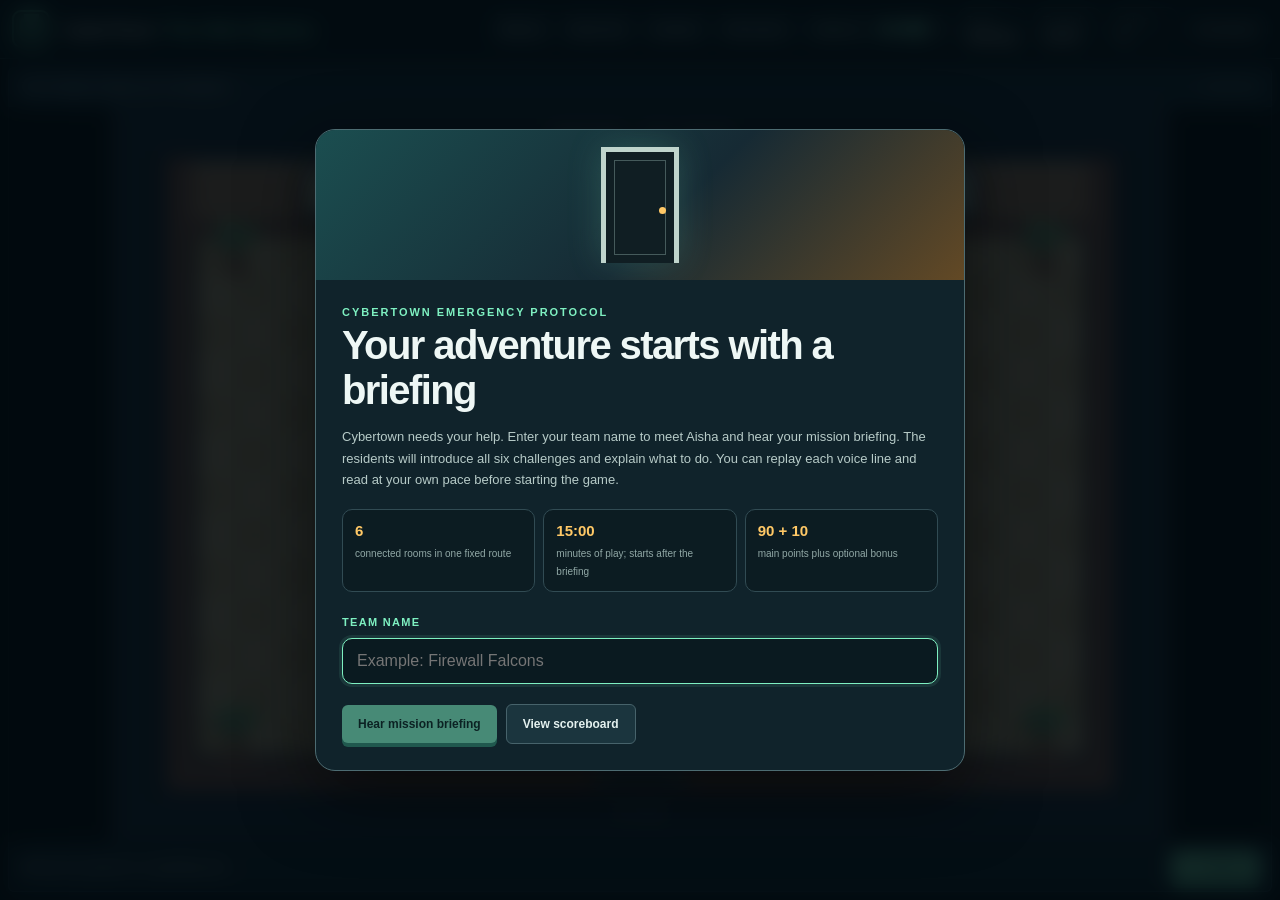
==== commit a33fcc70: "Refactor code structure for improved readability and maintainability" ====
--- a/cybertown-the-glitch-mystery-v6.html
+++ b/cybertown-the-glitch-mystery-v6.html
@@ -6,6 +6,8 @@
 <title>CyberTown: The Glitch Mystery</title>
 <meta name="description" content="A continuous six-room cybersecurity escape-room mission for teams.">
 <link rel="stylesheet" href="assets/room-game.css">
+<link rel="stylesheet" href="assets/adventure.css">
+<link rel="stylesheet" href="assets/mission-briefing.css">
 <style>
 :root{--ink:#eef7f5;--muted:#9eb8b5;--panel:#0f2028;--panel2:#142b34;--line:#294650;--mint:#7ef0c1;--amber:#ffc866;--red:#ff7d78;--bg:#071117;--white:#fff;--shadow:0 24px 70px #0008}
 *{box-sizing:border-box}html{scroll-behavior:smooth}body{margin:0;background:radial-gradient(circle at 20% 0,#153743 0,transparent 31%),radial-gradient(circle at 95% 30%,#2f2215 0,transparent 27%),var(--bg);color:var(--ink);font-family:Inter,Segoe UI,Arial,sans-serif;min-height:100vh}button,input,select{font:inherit}button,a{touch-action:manipulation}button{cursor:pointer}.shell{width:min(1440px,100%);margin:auto;padding:20px}.topbar{display:flex;align-items:center;justify-content:space-between;gap:18px;margin-bottom:18px}.brand{display:flex;gap:13px;align-items:center}.brand-mark{width:48px;height:48px;border:2px solid var(--mint);border-radius:13px;display:grid;place-items:center;background:#102b31;box-shadow:inset 0 0 0 5px #0a1c22}.brand-mark:before{content:"";width:17px;height:15px;border:3px solid var(--mint);border-radius:4px;box-shadow:0 -9px 0 -4px var(--mint)}.eyebrow,.kicker{color:var(--mint);font-size:11px;font-weight:900;letter-spacing:.18em;text-transform:uppercase}.brand h1{margin:3px 0 0;font-size:clamp(20px,3vw,30px);letter-spacing:-.04em}.brand h1 span{color:var(--mint)}.top-actions{display:flex;gap:9px;flex-wrap:wrap;justify-content:flex-end}.stat,.link-btn{border:1px solid var(--line);border-radius:12px;background:#0e2028;padding:9px 12px;color:var(--muted);font-size:11px;text-decoration:none;min-width:86px}.stat strong{display:block;color:var(--white);font-size:16px;margin-top:2px}.link-btn{display:grid;place-items:center;color:var(--ink);font-weight:800;transition:.2s}.link-btn:hover{border-color:var(--mint);color:var(--mint)}.mission-shell{display:grid;grid-template-columns:250px minmax(0,1fr);border:1px solid #35525b;border-radius:20px;overflow:hidden;background:#0b1b22;box-shadow:var(--shadow);min-height:720px}.route{padding:24px 19px;background:linear-gradient(180deg,#112730,#0b1b22);border-right:1px solid var(--line)}.route h2{font-size:12px;letter-spacing:.16em;text-transform:uppercase;margin:0 0 20px;color:#bdd1cf}.steps{display:flex;flex-direction:column}.step{position:relative;display:grid;grid-template-columns:38px 1fr;gap:11px;align-items:center;padding:8px 0 24px;color:#718a89}.step:not(:last-child):after{content:"";position:absolute;left:18px;top:49px;width:2px;height:calc(100% - 39px);background:#2a454d}.step .node{width:38px;height:38px;border-radius:50%;border:2px solid #35515a;background:#0a1b21;display:grid;place-items:center;font-size:13px;font-weight:900;z-index:1}.step b{display:block;font-size:12px}.step small{display:block;font-size:10px;margin-top:3px;color:#68807e}.step.done{color:#a6d9ca}.step.done .node{background:#1b5d4d;border-color:var(--mint);color:#fff}.step.done:not(:last-child):after{background:var(--mint)}.step.current{color:#fff}.step.current .node{background:var(--amber);border-color:#ffe4ab;color:#27200f;box-shadow:0 0 0 6px #ffc86618}.step.current small{color:var(--amber)}.case-note{margin-top:8px;padding:14px;border:1px solid #294750;background:#0b1b22;border-radius:13px;font-size:11px;line-height:1.55;color:var(--muted)}.case-note b{display:block;color:var(--mint);margin-bottom:5px}.game{min-width:0}.room-head{display:flex;justify-content:space-between;gap:16px;align-items:flex-start;padding:22px 25px 18px;border-bottom:1px solid var(--line)}.room-count{font-size:11px;color:var(--amber);font-weight:900;letter-spacing:.15em;text-transform:uppercase}.room-head h2{font-size:clamp(22px,3vw,34px);margin:4px 0 6px;letter-spacing:-.04em}.room-head p{margin:0;color:var(--muted);font-size:13px;line-height:1.5}.status-tag{border:1px solid #49626a;border-radius:999px;padding:8px 11px;font-size:10px;font-weight:900;letter-spacing:.08em;text-transform:uppercase;white-space:nowrap}.room-grid{display:grid;grid-template-columns:minmax(310px,.9fr) minmax(360px,1.1fr);min-height:610px}.scene{position:relative;min-height:500px;background:#081318;overflow:hidden}.scene img{position:absolute;inset:0;width:100%;height:100%;object-fit:cover}.scene:after{content:"";position:absolute;inset:0;background:linear-gradient(180deg,transparent 55%,#071117ef)}.scene-caption{position:absolute;z-index:1;left:22px;right:22px;bottom:20px;padding:15px;border:1px solid #ffffff26;background:#09171bd9;backdrop-filter:blur(8px);border-radius:12px}.scene-caption b{font-size:12px;letter-spacing:.1em;text-transform:uppercase;color:var(--mint)}.scene-caption p{font-size:12px;line-height:1.55;margin:7px 0 0;color:#d4e0de}.challenge{padding:25px;overflow:auto}.brief{border-left:3px solid var(--amber);background:#172b31;padding:13px 15px;border-radius:0 10px 10px 0;margin-bottom:20px}.brief b{font-size:11px;letter-spacing:.12em;color:var(--amber)}.brief p{margin:6px 0 0;font-size:13px;line-height:1.6;color:#d9e8e6}.challenge h3{font-size:17px;margin:0 0 12px}.field{display:block;margin:14px 0}.field span{display:block;font-size:11px;color:#bed1cf;font-weight:800;margin-bottom:7px}.text-input,.select-input{width:100%;border:1px solid #43606a;border-radius:10px;background:#0a1a20;color:#fff;padding:13px 14px;outline:none}.text-input:focus,.select-input:focus{border-color:var(--mint);box-shadow:0 0 0 3px #7ef0c117}.choices{display:grid;gap:9px;margin:12px 0 18px}.choice{display:flex;align-items:flex-start;gap:11px;border:1px solid #334f59;background:#10242c;border-radius:11px;padding:12px;line-height:1.45;font-size:12px;transition:.15s}.choice:hover{border-color:#66878d}.choice input{accent-color:#59d7aa;margin-top:2px}.choice strong{display:block;color:#fff;margin-bottom:3px}.choice small{color:var(--muted);font-size:11px}.cipher{letter-spacing:.28em;background:#e8ede4;color:#163039;border-radius:10px;padding:14px;text-align:center;font-family:Consolas,monospace;font-size:17px;font-weight:900;margin:12px 0}.evidence{display:grid;grid-template-columns:1fr 1fr;gap:8px;margin:12px 0}.evidence .choice{min-height:78px;margin:0}.buttons{display:flex;gap:9px;align-items:center;flex-wrap:wrap;margin-top:20px}.primary,.secondary,.danger{border:0;border-radius:10px;padding:12px 16px;font-size:12px;font-weight:900}.primary{background:var(--mint);color:#08221c;box-shadow:0 4px 0 #318e71}.primary:hover{filter:brightness(1.07);transform:translateY(-1px)}.secondary{background:#1b353e;color:#e4f1ef;border:1px solid #47636b}.danger{background:#5e2d31;color:#fff;border:1px solid #9d5155}.hint-box,.feedback{display:none;margin-top:14px;padding:12px 14px;border-radius:10px;font-size:12px;line-height:1.55}.hint-box.show{display:block;background:#382f20;border:1px solid #755d31;color:#ffe7b0}.feedback.show{display:block;background:#3a2326;border:1px solid #81454a;color:#ffc7c5}.feedback.good{background:#173a31;border-color:#3f8b70;color:#c8ffe9}.footer{display:flex;justify-content:space-between;gap:15px;color:#67817f;font-size:11px;padding:15px 3px 3px}.overlay{position:fixed;inset:0;background:#020a0edb;z-index:20;display:grid;place-items:center;padding:18px;backdrop-filter:blur(10px)}.overlay[hidden]{display:none}.dialog{width:min(650px,100%);max-height:94vh;overflow:auto;background:#10232b;border:1px solid #4d6c72;border-radius:20px;box-shadow:var(--shadow)}.dialog-visual{height:150px;background:linear-gradient(135deg,#1b4e50,#162a34 55%,#634925);display:grid;place-items:center;position:relative;overflow:hidden}.door{width:78px;height:116px;border:5px solid #bfd4cc;border-bottom:0;background:#101e23;position:relative;box-shadow:0 0 35px #7ef0c12e}.door:after{content:"";width:7px;height:7px;border-radius:50%;background:var(--amber);position:absolute;right:8px;top:55px}.door:before{content:"";position:absolute;inset:8px;border:1px solid #455a5b}.dialog-body{padding:26px}.dialog h2{margin:5px 0 10px;font-size:clamp(26px,5vw,40px);letter-spacing:-.04em}.dialog p{color:#b7cbc8;line-height:1.65;font-size:13px}.team-field{margin:20px 0 8px}.team-field label{font-size:11px;font-weight:900;color:var(--mint);letter-spacing:.12em;text-transform:uppercase}.team-field input{margin-top:8px}.rules{display:grid;grid-template-columns:repeat(3,1fr);gap:8px;margin:18px 0}.rule{border:1px solid #314b53;background:#0c1c22;padding:12px;border-radius:10px}.rule b{display:block;color:var(--amber);font-size:15px;margin-bottom:4px}.rule span{font-size:10px;color:#91a8a6;line-height:1.4}.transition-key{border:1px solid #506b70;background:#0b1c22;border-radius:13px;padding:15px;margin:18px 0}.transition-key b{display:block;color:var(--mint);font-size:11px;letter-spacing:.12em}.transition-key p{color:#fff;margin:8px 0 0}.final-grid{display:grid;grid-template-columns:repeat(3,1fr);gap:9px;margin:18px 0}.final-grid div{background:#0b1c22;border:1px solid #36515a;border-radius:11px;padding:14px;text-align:center}.final-grid span{display:block;color:#819997;font-size:9px;letter-spacing:.1em}.final-grid strong{font-size:22px;display:block;margin-top:5px;color:var(--mint)}.no-script{padding:30px;background:#531f22;color:#fff}
@@ -25,11 +27,11 @@
     <div class="brand"><div class="brand-mark" aria-hidden="true"></div><div><div class="eyebrow">Continuous escape-room mission</div><h1>CyberTown <span>/ The Glitch Mystery</span></h1></div></div>
     <div class="top-actions">
       <button class="hud-button" id="routeToggle" type="button" aria-expanded="false" aria-controls="routePanel">Mission</button><button class="hud-button" id="roomInfoToggle" type="button" aria-expanded="false" aria-controls="roomInfoPanel">Room info</button><button class="hud-button" id="controlsToggle" type="button" aria-expanded="false" aria-controls="controlsPanel">Controls</button><button class="hud-button" id="fullscreenToggle" type="button" aria-pressed="false">Full screen</button>
-      <div class="stat team-stat">Team<strong id="teamBadge">Waiting</strong></div><div class="stat">Time left<strong id="clock">15:00</strong></div><div class="stat">Points<strong id="score">0</strong></div><a class="link-btn" id="scoreboardLink" href="scoreboard.html">Scoreboard</a>
+      <div class="audio-control"><button id="audioToggle" type="button" aria-pressed="true">Audio on</button><input id="audioVolume" type="range" min="0" max="100" value="55" aria-label="Audio volume"></div><div class="stat team-stat">Team<strong id="teamBadge">Waiting</strong></div><div class="stat">Time left<strong id="clock">15:00</strong></div><div class="stat">Points<strong id="score">0</strong></div><a class="link-btn" id="scoreboardLink" href="scoreboard.html">Scoreboard</a>
     </div>
   </header>
   <main class="mission-shell" aria-live="polite">
-    <aside class="route" id="routePanel" aria-label="Mission route"><div class="route-heading"><h2>Escape route</h2><button class="secondary route-close" id="closeRoute" type="button">Close</button></div><div class="steps" id="steps"></div><div class="case-note"><b>How this mission works</b>Each room is sealed. Solve its challenge to unlock the only door forward. Your progress saves under your team name.</div></aside>
+    <aside class="route" id="routePanel" aria-label="Mission route"><div class="route-heading"><h2>Escape route</h2><button class="secondary route-close" id="closeRoute" type="button">Close</button></div><div class="steps" id="steps"></div><div class="case-note"><b>How this mission works</b>Each room is sealed. Follow the evidence, help the residents, and unlock the route to Town Hall. Progress saves under your team name.</div></aside>
     <button class="panel-scrim" id="panelScrim" type="button" aria-label="Close mission panel" hidden></button>
     <section class="game"><header class="room-head" id="roomInfoPanel"><div><div class="room-count" id="roomCount">Room 1 of 6</div><h2 id="roomTitle">Locked Laptop</h2><p id="roomSubtitle">Post Office Back Room</p></div><div class="status-tag" id="statusTag">Door sealed</div></header>
       <div class="pixel-stage">
@@ -46,62 +48,72 @@
 <div class="overlay" id="startOverlay"><section class="dialog" role="dialog" aria-modal="true" aria-labelledby="startTitle"><div class="dialog-visual"><div class="door" aria-hidden="true"></div></div><div class="dialog-body"><div class="kicker">CyberTown emergency protocol</div><h2 id="startTitle">Enter the escape route</h2><p>Glitch has sealed six rooms between your team and the CyberFest control gate. Solve every room in order before the fifteen-minute timer reaches zero.</p><div class="rules"><div class="rule"><b>6</b><span>connected rooms in one fixed route</span></div><div class="rule"><b>15:00</b><span>minutes; the clock keeps running</span></div><div class="rule"><b>100</b><span>points for each room solved</span></div></div><div class="team-field"><label for="teamInput">Team name</label><input class="text-input" id="teamInput" maxlength="30" autocomplete="off" placeholder="Example: Firewall Falcons"></div><p id="resumeNote" hidden></p><div class="buttons"><button class="primary" id="startBtn" disabled>Start mission</button><a class="secondary" href="scoreboard.html" id="startScoreboardLink" style="text-decoration:none">View scoreboard</a></div></div></section></div>
 <div class="overlay" id="transitionOverlay" hidden><section class="dialog" role="dialog" aria-modal="true" aria-labelledby="transitionTitle"><div class="dialog-visual"><div class="door" aria-hidden="true"></div></div><div class="dialog-body" id="transitionBody"></div></section></div>
 <div class="overlay evidence-overlay" id="evidenceOverlay" hidden><section class="dialog evidence-dialog" role="dialog" aria-modal="true" aria-labelledby="evidenceTitle"><header class="evidence-header"><div><div class="kicker" id="evidenceKicker">Investigation</div><h2 id="evidenceTitle">Evidence</h2><div class="dialog-clock" id="evidenceClock">Time left 15:00 · 0 points</div></div><button class="secondary" id="closeEvidence" aria-label="Close dialogue">Close · Esc</button></header><div id="evidenceBody"></div><div class="challenge" id="challenge" hidden></div></section></div>
+<div class="overlay" id="bonusOverlay" hidden><section class="dialog bonus-dialog" role="dialog" aria-modal="true" aria-labelledby="bonusTitle"><div class="dialog-body"><div class="kicker">Optional area unlocked</div><h2 id="bonusTitle">Bonus Room</h2><p>Explore the restored security office. Click or tap five hidden security mistakes. Each correct finding adds two points; your victory is already secure.</p><div class="bonus-room" id="bonusRoom"></div><p class="bonus-progress" id="bonusProgress">0 of 5 mistakes found · 0 bonus points</p><p class="bonus-feedback" id="bonusFeedback" role="status"></p><div class="buttons"><button class="primary" id="bonusFinish" type="button">Finish bonus room</button><button class="secondary" id="bonusSkip" type="button">Skip bonus room</button></div></div></section></div>
+<div class="spoken-caption" id="spokenCaption" role="status" aria-live="polite" hidden></div>
 <script src="assets/room-cast.js"></script>
 <script src="assets/room-engine.js"></script>
+<script src="assets/adventure-audio.js"></script>
+<script src="assets/mission-briefing.js"></script>
 <script>
 (()=>{
 "use strict";
-const SESSION_KEY="cybertown-escape-sessions-v7",RECORD_KEY="cybertown-scoreboard-v7",ACTIVE_KEY="cybertown-active-team-v7",DURATION=15*60*1000,HINT_COST=25;
+ const SESSION_KEY="cybertown-escape-sessions-v7",RECORD_KEY="cybertown-scoreboard-v7",ACTIVE_KEY="cybertown-active-team-v7",DURATION=15*60*1000;
 const rooms=[
- {id:"laptop",title:"The Locked Laptop",place:"Post Office Back Room",image:"assets/challenge-1.png",alt:"A locked laptop beside a photo of a dog in a captain's hat and a badge with the number 7",caption:"A photo of Captain Mochi and a numbered badge sit beside the laptop.",brief:"Maya's laptop holds the key to the next room. Investigate the nearby photograph, then determine the password.",hint:"The dog in the photo is Captain Mochi. The number on the badge beside his photo matters too. Put his full name first, then the badge digit, with no spaces.",clue:"A brass key drops from the laptop dock. Its tag reads: CIPHER STUDY.",lesson:"Public details such as pet names, titles, and lucky numbers make weak passwords."},
+ {id:"laptop",title:"The Locked Laptop",place:"Post Office Back Room",image:"assets/challenge-1.png",alt:"A locked laptop beside a photo of a dog in a captain's hat and a badge with the number 7",caption:"A photo of Captain Mochi and a numbered badge sit beside the laptop.",brief:"Maya's laptop holds the key to the next room. Investigate the nearby photograph, then determine the password.",hint:"The dog in the photo is Captain Mochi. The number on the badge beside his photo matters too. ",clue:"A brass key drops from the laptop dock. Its tag reads: CIPHER STUDY.",lesson:"Public details such as pet names, titles, and lucky numbers make weak passwords."},
  {id:"cipher",title:"The Cipher Study",place:"Cipher Study",image:"assets/challenge-2.png",alt:"A realistic cipher desk with alphabet strips, a brass key, a lemon, and a notebook",caption:"The lemon is not decoration. It gives you the repeating Vigenere keyword: LEMON.",brief:"The door keypad accepts a decoded instruction. Use the keyword LEMON to reverse the Vigenere cipher below.",hint:"Repeat LEMON beneath the cipher. Shift each cipher letter backward by the matching keyword letter.",clue:"The decoded note says CHECK THE POSTER. A service hatch opens into the cafe noticeboard room.",lesson:"Secret keys should be shared through trusted channels and kept away from public clues."},
  {id:"poster",title:"The Poster Trap",place:"Cafe Noticeboard Room",image:"assets/challenge-3.png",alt:"A cafe noticeboard with three event posters and a suspicious QR sticker",caption:"One promotion has a sticker covering the original code. Its web address imitates the official festival domain.",brief:"Identify the suspicious poster and the two strongest warning signs before the cafe exit will unlock.",hint:"Choose the voucher poster, then look for a lookalike web address and a request for a work password.",clue:"Behind the fake QR sticker is a shipping label: STORAGE ROOM 04.",lesson:"Preview QR destinations and never enter work credentials into an unexpected promotion page."},
  {id:"storage",title:"Storage Room 04",place:"Festival Storage",image:"assets/challenge-4.png",alt:"A cabinet with a four-dial lock beside an unknown USB drive, staff pass, and note marked 04",caption:"The cabinet has a four-digit lock. A note marked 04 lies near an unknown USB drive.",brief:"Use the packing note and earlier clues to work out the cabinet code. Then decide how to handle the suspicious items.",hint:"Read Mr. Tan’s packing note for the order: room number, number of cafe posters, then the digit on Captain Mochi’s badge. Enter all four digits, including the leading zero. Leave the USB unplugged and report the items.",clue:"The recovered pass reads CT-1280. The evidence points toward the FESTIVAL OFFICE.",lesson:"Unknown USB drives should stay unplugged. Preserve suspicious items and report them through an authorized channel."},
  {id:"evidence",title:"The Evidence Office",place:"Festival Office",image:"assets/challenge-5.png",alt:"A realistic office evidence board connecting a visitor log, badge, login alert, and location map",caption:"The reception sign-in log and official badge register contain one important mismatch.",brief:"Investigate the two paper records in the office. Work out which employee signed in with a badge ID that does not match the official register, then type the employee's full name.",hint:"Compare the badge shown beside each sign-in with the same employee's registered badge. One pair of numbers is different.",clue:"The evidence points to Town Hall. Glitch is already calling the reception desk as fake IT Support.",lesson:"A uniform, badge, or confident voice is not proof. Verify visitors and unexpected login activity."},
- {id:"final",title:"The Imposter Call",place:"Town Hall Control Room",image:"assets/challenge-6.png",alt:"A town hall desk with an active phone, verification-code screen, official directory, and incident timeline",caption:"The caller creates urgency and asks for a sign-in code. The official directory provides a safe way to verify the request.",brief:"Protect Aisha during the call, then reconstruct Glitch's attack in the correct order.",hint:"Never share a one-time code. Hang up, verify through the official directory, report the call, then order the attack as lure, disguise, call.",clue:"All six locks release. The CyberFest control gate is open.",lesson:"Pause, verify independently, protect verification codes, and report suspicious contact quickly."}
+  {id:"final",title:"The Compromised Workstation",place:"Town Hall Security Control Room",image:"assets/challenge-6.svg",alt:"Three security workstations and an alerting network console",caption:"One workstation is sending an unauthorized signal while two others show normal activity.",brief:"Inspect all three workstation records, identify the infected host, then isolate it and preserve its evidence at the security console.",hint:"Compare the three hosts. WS-02 mounted an unknown USB, started an unsigned process, and contacted an unapproved address. Isolate that host before preserving logs and alerting the response team.",clue:"The infected host is isolated. Town services can safely restart.",lesson:"Investigate before acting: isolate an infected device, preserve logs, and notify authorized responders."}
 ];
 const $=id=>document.getElementById(id),escapeHTML=value=>String(value??"").replace(/[&<>'"]/g,c=>({"&":"&amp;","<":"&lt;",">":"&gt;","'":"&#39;",'"':"&quot;"}[c])),teamKey=value=>String(value||"").trim().replace(/\s+/g," ").slice(0,30).toLowerCase(),cleanTeam=value=>String(value||"").trim().replace(/\s+/g," ").slice(0,30),readJSON=(key,fallback)=>{try{return JSON.parse(localStorage.getItem(key)||"null")||fallback}catch{return fallback}},writeJSON=(key,value)=>{try{localStorage.setItem(key,JSON.stringify(value))}catch{}},uid=()=>globalThis.crypto?.randomUUID?.()||`run-${Date.now()}-${Math.random().toString(16).slice(2)}`;
-const newState=team=>({attemptId:uid(),team,current:0,completed:[],hints:[],startedAt:Date.now(),deadline:Date.now()+DURATION,completedAt:0,status:"in-progress",transition:false,inspected:[],talked:[],inventory:[],discoveries:[],drafts:{},position:null});let state=null,timer=null;
-const remaining=()=>state?Math.max(0,state.deadline-(state.completedAt||Date.now())):DURATION,elapsed=()=>state?Math.max(0,Math.min(DURATION,(state.completedAt||Date.now())-state.startedAt)):0,score=()=>{if(!state)return 0;return Math.max(0,state.completed.length*100-state.hints.length*HINT_COST)+(state.status==="completed"?150:0)},formatTime=ms=>{const total=Math.max(0,Math.ceil(ms/1000));return `${String(Math.floor(total/60)).padStart(2,"0")}:${String(total%60).padStart(2,"0")}`},getSessions=()=>readJSON(SESSION_KEY,{}),getRecords=()=>readJSON(RECORD_KEY,[]);
-function makeRecord(){return {attemptId:state.attemptId,team:state.team,startedAt:state.startedAt,updatedAt:Date.now(),completedAt:state.completedAt||null,elapsedMs:elapsed(),timeLeftMs:remaining(),points:score(),rooms:state.completed.length,totalRooms:rooms.length,hints:state.hints.length,status:state.status}}
+ const newState=team=>({attemptId:uid(),team,current:0,completed:[],hints:[],startedAt:Date.now(),deadline:Date.now()+DURATION,completedAt:0,status:"in-progress",transition:false,inspected:[],talked:[],inventory:[],discoveries:[],drafts:{},position:null,bonusFound:[],pauseStartedAt:null,pauseKind:''});let state=null,timer=null;
+ const timerPaused=(session=state)=>session?.status==='in-progress'&&Number.isFinite(session.pauseStartedAt),sessionRemaining=(session,now=Date.now())=>Math.max(0,session.deadline-(session.completedAt||(timerPaused(session)?session.pauseStartedAt:now))),remaining=()=>state?sessionRemaining(state):DURATION,elapsed=()=>state?Math.max(0,Math.min(DURATION,DURATION-remaining())):0,mainScore=()=>state?Math.max(0,state.completed.length*15-state.hints.length*3):0,bonusPoints=()=>state?.bonusFound?.length*2||0,score=()=>Math.min(100,mainScore()+bonusPoints()),formatTime=ms=>{const total=Math.max(0,Math.ceil(ms/1000));return `${String(Math.floor(total/60)).padStart(2,"0")}:${String(total%60).padStart(2,"0")}`},getSessions=()=>readJSON(SESSION_KEY,{}),getRecords=()=>readJSON(RECORD_KEY,[]);
+ function setTimerPause(kind=''){if(!state||state.status!=='in-progress')return;const now=Date.now();if(kind){if(timerPaused()){state.pauseKind=kind;return}if(remaining()<=0)return;state.pauseStartedAt=now;state.pauseKind=kind}else{if(!timerPaused())return;state.deadline+=Math.max(0,now-state.pauseStartedAt);state.pauseStartedAt=null;state.pauseKind=''}save()}
+ function makeRecord(){return {attemptId:state.attemptId,team:state.team,startedAt:state.startedAt,updatedAt:Date.now(),completedAt:state.completedAt||null,elapsedMs:elapsed(),timeLeftMs:remaining(),points:score(),mainPoints:mainScore(),bonusPoints:bonusPoints(),rooms:state.completed.length,totalRooms:rooms.length,hints:state.hints.length,status:state.status}}
 function encodedRecords(records=getRecords()){try{return btoa(unescape(encodeURIComponent(JSON.stringify(records))))}catch{return ""}}
 function updateScoreLinks(records=getRecords()){const payload=encodedRecords(records),href=payload?`scoreboard.html#records=${encodeURIComponent(payload)}`:"scoreboard.html";$("scoreboardLink").href=href;$("startScoreboardLink").href=href}
 function discardAnswerDrafts(session){let removed=false;for(const roomDraft of Object.values(session?.drafts||{}))if(roomDraft&&typeof roomDraft==='object'&&'inputs' in roomDraft){delete roomDraft.inputs;removed=true}return removed}
 function save(){if(!state)return;discardAnswerDrafts(state);const sessions=getSessions(),key=teamKey(state.team);if(state.status==='in-progress')sessions[key]=state;else delete sessions[key];writeJSON(SESSION_KEY,sessions);try{localStorage.removeItem(ACTIVE_KEY)}catch{}const records=getRecords(),record=makeRecord(),at=records.findIndex(x=>x.attemptId===record.attemptId);if(at>=0)records[at]=record;else records.push(record);records.sort((a,b)=>(b.points||0)-(a.points||0)||(a.elapsedMs||Infinity)-(b.elapsedMs||Infinity));writeJSON(RECORD_KEY,records.slice(0,100));updateScoreLinks(records)}
-function pruneSessions(){const sessions=getSessions(),records=getRecords(),now=Date.now();let changed=false,recordsChanged=false;for(const [key,saved] of Object.entries(sessions)){const expired=saved?.status==='in-progress'&&(!Number.isFinite(saved.deadline)||saved.deadline<=now);if(expired){const record=records.find(item=>item.attemptId===saved.attemptId);if(record){record.status='timeout';record.completedAt=Number.isFinite(saved.deadline)?saved.deadline:now;record.updatedAt=now;record.elapsedMs=Math.max(0,Math.min(DURATION,record.completedAt-(saved.startedAt||now)));record.timeLeftMs=0;record.rooms=saved.completed?.length||0;record.hints=saved.hints?.length||0;record.points=Math.max(0,record.rooms*100-record.hints*HINT_COST);recordsChanged=true}}if(!saved||saved.status!=='in-progress'||expired){delete sessions[key];changed=true}else if(discardAnswerDrafts(saved))changed=true}if(changed)writeJSON(SESSION_KEY,sessions);if(recordsChanged)writeJSON(RECORD_KEY,records);try{localStorage.removeItem(ACTIVE_KEY)}catch{}}
+function pruneSessions(){const sessions=getSessions(),records=getRecords(),now=Date.now();let changed=false,recordsChanged=false;for(const [key,saved] of Object.entries(sessions)){const expired=saved?.status==='in-progress'&&(!Number.isFinite(saved.deadline)||sessionRemaining(saved,now)<=0);if(expired){const record=records.find(item=>item.attemptId===saved.attemptId);if(record){record.status='timeout';record.completedAt=Number.isFinite(saved.deadline)?saved.deadline:now;record.updatedAt=now;record.elapsedMs=DURATION;record.timeLeftMs=0;record.rooms=saved.completed?.length||0;record.hints=saved.hints?.length||0;record.points=Math.max(0,record.rooms*15-record.hints*3);record.mainPoints=record.points;record.bonusPoints=0;recordsChanged=true}}if(!saved||saved.status!=='in-progress'||expired){delete sessions[key];changed=true}else if(discardAnswerDrafts(saved))changed=true}if(changed)writeJSON(SESSION_KEY,sessions);if(recordsChanged)writeJSON(RECORD_KEY,records);try{localStorage.removeItem(ACTIVE_KEY)}catch{}}
 function renderSteps(){const current=state?state.current:0;$("steps").innerHTML=rooms.map((room,i)=>{const done=state?.completed.includes(room.id),active=state&&i===current&&state.status==="in-progress";return `<div class="step ${done?"done":active?"current":""}"><span class="node">${done?"OK":i+1}</span><span><b>${escapeHTML(room.title)}</b><small>${done?"Cleared":active?"Current room":"Sealed"}</small></span></div>`}).join("")}
-function hintContent(room){return `${escapeHTML(room.hint)}${room.id==='cipher'?'<br><a href="https://www.dcode.fr/vigenere-cipher" target="_blank" rel="noopener noreferrer">Open dCode Vigenere decoder</a>':''}`}
-function commonBottom(room){const used=state.hints.includes(room.id);return `<div class="hint-box ${used?"show":""}" id="hintBox"><b>Hint</b><br>${used?hintContent(room):''}</div><div class="feedback" id="feedback"></div><div class="buttons"><button type="button" class="secondary" data-action="hint">${used?"Hint opened":"Use hint (-25 points)"}</button><button class="primary" type="submit">Unlock door</button></div>`}
+ function hintContent(room){return escapeHTML(room.hint)}
+function commonBottom(room){const used=state.hints.includes(room.id);return `<div class="hint-box ${used?"show":""}" id="hintBox"><b>Hint</b><br>${used?hintContent(room):''}</div><div class="feedback" id="feedback"></div><div class="buttons"><button type="button" class="secondary" data-action="hint">${used?"Hint opened":"Use hint (-3 points)"}</button><button class="primary" type="submit">Unlock door</button></div>`}
 function challengeHTML(room){const head=`<div class="brief"><b>MISSION OBJECTIVE</b><p>${escapeHTML(room.brief)}</p></div>`;
  if(room.id==="laptop")return `${head}<form data-room="laptop"><h3>Enter the reconstructed password</h3><label class="field"><span>Password answer</span><input class="text-input" name="answer" autocomplete="off" placeholder="Enter your reconstruction" required></label>${commonBottom(room)}</form>`;
  if(room.id==="cipher")return `${head}<form data-room="cipher"><h3>Decode the instruction</h3><div class="cipher">NLQQX ELQDB DXQF</div><p>Use Ben’s keyword as the Vigenere key to decode this message.</p><label class="field"><span>Keyword from Ben</span><input class="text-input" name="keyword" autocomplete="off" autocapitalize="characters" placeholder="Enter the key" required></label><label class="field"><span>Decoded message</span><input class="text-input" name="answer" autocomplete="off" placeholder="Three words" required></label>${commonBottom(room)}</form>`;
  if(room.id==="poster")return `${head}<form data-room="poster"><h3>Choose the compromised poster</h3><div class="choices"><label class="choice"><input type="radio" name="poster" value="concert"><span><strong>Evening concert</strong><small>Listed on the official festival website.</small></span></label><label class="choice"><input type="radio" name="poster" value="market"><span><strong>Community market</strong><small>Printed by the town events office.</small></span></label><label class="choice"><input type="radio" name="poster" value="voucher"><span><strong>Free RM100 voucher</strong><small>A new QR sticker covers the original code.</small></span></label></div><h3>Select two warning signs</h3><div class="choices"><label class="choice"><input type="checkbox" name="sign" value="domain"><span>Lookalike address: cyberfest-reward.example</span></label><label class="choice"><input type="checkbox" name="sign" value="password"><span>Page asks for your work email password</span></label><label class="choice"><input type="checkbox" name="sign" value="color"><span>The poster uses bright colors</span></label></div>${commonBottom(room)}</form>`;
  if(room.id==="storage")return `${head}<form data-room="storage"><h3>Enter the four-digit evidence code</h3><label class="field"><span>Code</span><input class="text-input" name="code" inputmode="numeric" pattern="[0-9]{4}" maxlength="4" autocomplete="off" placeholder="0000" required></label><h3>Choose the safest action</h3><div class="choices"><label class="choice"><input type="radio" name="action" value="plug"><span>Insert the USB to identify its owner</span></label><label class="choice"><input type="radio" name="action" value="report"><span>Photograph and preserve the items, then report them through the authorized channel</span></label><label class="choice"><input type="radio" name="action" value="leave"><span>Leave everything and tell nobody</span></label></div>${commonBottom(room)}</form>`;
  if(room.id==="evidence")return `${head}<form data-room="evidence"><h3>Identify the suspicious sign-in</h3><p>The employee lists are not shown on this workstation. Use the reception sign-in log and official badge register you inspected in the room.</p><label class="field"><span>Employee's full name</span><input class="text-input" name="employeeName" autocomplete="off" placeholder="Type the full name" required></label>${commonBottom(room).replace('Unlock door','Submit name')}</form>`;
- return `${head}<form data-room="final"><h3>Respond to the caller</h3><label class="field"><span>1. The caller asks for Aisha's one-time sign-in code.</span><select class="select-input" name="q1" required><option value="">Choose a response</option><option value="share">Read the code to the caller</option><option value="refuse">Refuse to share any verification code</option><option value="text">Send the code by text instead</option></select></label><label class="field"><span>2. How should she verify the urgent call?</span><select class="select-input" name="q2" required><option value="">Choose a response</option><option value="caller">Trust the caller ID</option><option value="directory">Hang up and call IT through the official directory</option><option value="ask">Ask the caller to confirm her name</option></select></label><label class="field"><span>3. What should happen after real IT denies making the call?</span><select class="select-input" name="q3" required><option value="">Choose a response</option><option value="ignore">Ignore it because no code was shared</option><option value="report">Report the incident to the security team</option><option value="post">Post the number publicly</option></select></label><h3>Rebuild the attack sequence</h3><div class="evidence"><label class="field"><span>First</span><select class="select-input" name="s1" required><option value="">Choose</option><option value="poster">Fake voucher lure</option><option value="badge">Counterfeit badge</option><option value="call">Fake support call</option></select></label><label class="field"><span>Second</span><select class="select-input" name="s2" required><option value="">Choose</option><option value="poster">Fake voucher lure</option><option value="badge">Counterfeit badge</option><option value="call">Fake support call</option></select></label><label class="field"><span>Third</span><select class="select-input" name="s3" required><option value="">Choose</option><option value="poster">Fake voucher lure</option><option value="badge">Counterfeit badge</option><option value="call">Fake support call</option></select></label></div>${commonBottom(room)}</form>`}
+ return `${head}<div class="story-card"><b>Town Hall security</b><p>Inspect the three workstations in the room, then use the security console to contain the infected one.</p></div>`}
 function renderRoom(){if(!state)return;prepareRpgState();const room=rooms[state.current]||rooms[rooms.length-1];$("teamBadge").textContent=state.team;$("score").textContent=score();$("clock").textContent=formatTime(remaining());$("roomCount").textContent=`Room ${state.current+1} of ${rooms.length}`;$("roomTitle").textContent=room.title;$("roomSubtitle").textContent=room.place;$("statusTag").textContent=state.transition?"Exit unlocked":"Exit sealed";$("roomObjective").textContent=objective();renderSteps();engine.load(state.current,roomObjects(),state.transition,state.position);$("transitionOverlay").hidden=true;if(state.status==="completed")showTransition();updateScoreLinks()}
-function feedback(message,good=false){const el=$("feedback");if(!el)return;el.textContent=message;el.className=`feedback show${good?" good":""}`;el.scrollIntoView({behavior:"smooth",block:"nearest"})}
-function validate(room,data){if(room.id==="laptop")return String(data.get("answer")||"").toLowerCase().replace(/[^a-z0-9]/g,"")==="captainmochi7";if(room.id==="cipher")return String(data.get("keyword")||"").trim().toUpperCase()==="LEMON"&&String(data.get("answer")||"").toLowerCase().replace(/[^a-z]/g,"")==="checktheposter";if(room.id==="poster"){const signs=data.getAll("sign");return data.get("poster")==="voucher"&&signs.length===2&&signs.includes("domain")&&signs.includes("password")}if(room.id==="storage")return data.get("code")==="0437"&&data.get("action")==="report";if(room.id==="evidence")return String(data.get("employeeName")||"").toLowerCase().replace(/[^a-z]/g,"")==="danielwong";return data.get("q1")==="refuse"&&data.get("q2")==="directory"&&data.get("q3")==="report"&&data.get("s1")==="poster"&&data.get("s2")==="badge"&&data.get("s3")==="call"}
+function feedback(message,good=false){const el=$("feedback");if(!el)return;el.textContent=message;el.className=`feedback show${good?" good":""}`;el.scrollIntoView({behavior:"smooth",block:"nearest"});CyberAudio.cue(good?'success':'error')}
+function validate(room,data){if(room.id==="laptop")return String(data.get("answer")||"").toLowerCase().replace(/[^a-z0-9]/g,"")==="captainmochi7";if(room.id==="cipher")return String(data.get("keyword")||"").trim().toUpperCase()==="LEMON"&&String(data.get("answer")||"").toLowerCase().replace(/[^a-z]/g,"")==="checktheposter";if(room.id==="poster"){const signs=data.getAll("sign");return data.get("poster")==="voucher"&&signs.length===2&&signs.includes("domain")&&signs.includes("password")}if(room.id==="storage")return data.get("code")==="0437"&&data.get("action")==="report";if(room.id==="evidence")return String(data.get("employeeName")||"").toLowerCase().replace(/[^a-z]/g,"")==="danielwong";return false}
 function celebrationHTML(message){return `<div class="celebration-banner"><div aria-hidden="true">${Array(6).fill('<span class="celebration-balloon"></span>').join('')}</div><strong>${escapeHTML(message)}</strong></div>`}
 function clearRunSecrets(){state.drafts={};state.inventory=[];state.position=null;$("challenge").replaceChildren();$("evidenceBody").replaceChildren()}
-function completeRoom(){if(!state||state.status!=="in-progress"||remaining()<=0||state.transition)return;const room=rooms[state.current];state.completed.push(room.id);state.transition=true;const item=rewards[state.current];if(!state.inventory.some(x=>x.title===item.title))state.inventory.push(item);closeEvidence();delete state.drafts[room.id];save();renderRoom();openEvidence('Room cleared: '+room.title,`${celebrationHTML('Hooray! Challenge cleared!')}<div class="transition-key"><b>ITEM COLLECTED: ${escapeHTML(item.title)}</b><p>${escapeHTML(room.clue)}</p></div><p class="pixel-success">${escapeHTML(room.lesson)}</p><p>Walk to the glowing north door and press E to ${state.current===5?'restore the festival':'enter the next room'}.</p><button class="primary" data-rpg="close">Return to the room</button>`);toast('Lock released. Walk to the north exit. +100 points')}
-function showTransition(){const room=rooms[state.current],final=state.status==="completed";$("transitionBody").innerHTML=final?`${celebrationHTML('Yay! CyberFest is back!')}<div class="kicker">Mission accomplished</div><h2 id="transitionTitle">CyberFest is unlocked</h2><p>${escapeHTML(room.lesson)}</p><div class="final-grid"><div><span>FINAL SCORE</span><strong>${score()}</strong></div><div><span>TIME LEFT</span><strong>${formatTime(remaining())}</strong></div><div><span>HINTS USED</span><strong>${state.hints.length}</strong></div></div><div class="transition-key"><b>TEAM RECORD SAVED</b><p>${escapeHTML(state.team)} has completed all six rooms. Open the scoreboard to review the result.</p></div><div class="buttons"><a class="primary" style="text-decoration:none" href="${$("scoreboardLink").getAttribute("href")}">Open scoreboard</a><button class="secondary" data-action="new-run">New team mission</button></div>`:`<div class="kicker">Room ${state.current+1} cleared</div><h2 id="transitionTitle">The next door unlocks</h2><p>${escapeHTML(room.lesson)}</p><div class="transition-key"><b>RECOVERED CLUE</b><p>${escapeHTML(room.clue)}</p></div><div class="buttons"><button class="primary" data-action="next-room">Enter room ${state.current+2}</button></div>`;$("transitionOverlay").hidden=false}
-function nextRoom(){if(!state||!state.transition||state.status!=="in-progress"||remaining()<=0)return;if(state.current===rooms.length-1){state.status="completed";state.completedAt=Date.now();closeEvidence();clearRunSecrets();save();clearInterval(timer);renderRoom();return}closeEvidence();state.current++;state.transition=false;state.position={x:300,y:348,dir:'up'};save();renderRoom();window.scrollTo({top:0,behavior:'instant'});toast('Room '+(state.current+1)+' / 6 — '+rooms[state.current].place);$("roomCanvas").focus({preventScroll:true})}
-function timeout(){if(!state||state.status!=="in-progress")return;state.status="timeout";state.completedAt=state.deadline;state.transition=false;closeEvidence();clearRunSecrets();save();clearInterval(timer);$("transitionBody").innerHTML=`<div class="kicker">Mission ended</div><h2 id="transitionTitle">The timer reached zero</h2><p>Your team cleared ${state.completed.length} of ${rooms.length} rooms and earned ${score()} points. The result has been saved.</p><div class="buttons"><button class="primary" data-action="retry">Retry with ${escapeHTML(state.team)}</button><button class="secondary" data-action="new-run">New team mission</button><a class="secondary" style="text-decoration:none" href="${$("scoreboardLink").getAttribute("href")}">Open scoreboard</a></div>`;$("transitionOverlay").hidden=false;$("clock").textContent="00:00"}
-function tick(){if(!state)return;$("clock").textContent=formatTime(remaining());$("score").textContent=score();$("evidenceClock").textContent='Time left '+formatTime(remaining())+' · '+score()+' points';$("evidenceClock").classList.toggle('warning',remaining()<120000);if(state.status==="in-progress"&&remaining()<=0)timeout()}
+function completionLine(){return ['Laptop unlocked! You found the brass key for the Cipher Study. Walk to the glowing north door and press E to meet Ben.','Message decoded: Check the poster. Walk to the glowing north door and press E to visit Lina at the cafe.','The fake voucher is secured. Its shipping label leads to Storage Room 04. Walk to the glowing north door and press E to meet Mister Tan.','The suspicious items are secured. Take the recovered badge to Sam in the Festival Office. Walk to the glowing north door and press E.','The badge mismatch is confirmed. Take your report to Aisha at Town Hall. Walk to the glowing north door and press E.','The infected workstation is isolated, its logs are preserved, and the response team is notified. Walk to the glowing north door and press E to restore Cybertown.'][state.current]}
+function showRoomCompletion(delay=0){const room=rooms[state.current],item=rewards[state.current],message=completionLine();openEvidence('Room cleared: '+room.title,`${celebrationHTML('Challenge cleared!')}${missionStatusHTML()}<div class="dialogue"><img class="portrait" src="${engine.portrait(state.current)}" alt="Pixel portrait of ${npcs[state.current]}"><div class="speech"><b>${npcs[state.current]}</b><p>${escapeHTML(message)}</p></div></div><div class="transition-key"><b>ITEM COLLECTED: ${escapeHTML(item.title)}</b><p>${escapeHTML(room.clue)}</p></div><p class="pixel-success">${escapeHTML(room.lesson)}</p><div class="buttons"><button class="secondary" data-rpg="replay-completion">Replay instructions</button><button class="primary" data-rpg="close">Continue to the north exit</button></div>`,'Challenge '+(state.current+1)+' cleared','standard','completion');$("evidenceOverlay").querySelector('.dialog').dataset.completion='true';CyberAudio.say(npcs[state.current],message,{delay})}
+function completeRoom(){if(!state||state.status!=="in-progress"||remaining()<=0||state.transition)return;const room=rooms[state.current];state.completed.push(room.id);state.transition=true;const item=rewards[state.current];if(!state.inventory.some(x=>x.title===item.title))state.inventory.push(item);closeEvidence();delete state.drafts[room.id];save();renderRoom();CyberAudio.cue('unlock');CyberAudio.cue('success');showRoomCompletion(500);toast('Lock released. Walk to the north exit. +15 points')}
+function showTransition(){const room=rooms[state.current],final=state.status==='completed';if(final){$("transitionBody").innerHTML=`${celebrationHTML('Cybertown is saved!')}<div class="restoration" aria-label="Town lights relighting"></div><div class="kicker">Mission accomplished</div><h2 id="transitionTitle">Congratulations, ${escapeHTML(state.team)}!</h2><p>Aisha: "The infected workstation is isolated, the evidence is safe, and every district is back online. You saved Cybertown!"</p><div class="results-scores"><div><span>Main score</span><strong>${mainScore()}</strong></div><div><span>Bonus points</span><strong>${bonusPoints()}</strong></div><div><span>Total</span><strong>${score()}</strong></div></div><p>The optional Bonus Room is unlocked. Your main victory is saved whether you enter or skip it.</p><div class="buttons"><button class="primary" data-action="bonus">Enter Bonus Room</button><button class="secondary" data-action="results">Skip to final results</button></div>`;CyberAudio.cue('victory');CyberAudio.music(false);CyberAudio.say('Aisha','Congratulations! The infected workstation is isolated and every district is back online. You saved Cybertown!',{delay:780})}else{$("transitionBody").innerHTML=`<div class="kicker">The evidence trail continues</div><h2 id="transitionTitle">${escapeHTML(room.title)} secured</h2><p>${escapeHTML(room.lesson)}</p><div class="transition-key"><b>NEXT LEAD</b><p>${escapeHTML(room.clue)}</p></div><div class="buttons"><button class="primary" data-action="next-room">Enter ${escapeHTML(rooms[state.current+1].place)}</button></div>`;CyberAudio.say(npcs[state.current],completionLine())}$("transitionOverlay").hidden=false}
+function nextRoom(){if(!state||!state.transition||state.status!=='in-progress'||remaining()<=0)return;closeEvidence();CyberAudio.stopSpeech();CyberAudio.cue('door');if(state.current===rooms.length-1){state.status='completed';state.completedAt=Date.now();clearRunSecrets();save();clearInterval(timer);renderRoom();return}state.current++;state.transition=false;state.position={x:300,y:348,dir:'up'};save();renderRoom();talk(780);window.scrollTo({top:0,behavior:'instant'});toast('Room '+(state.current+1)+' / 6 — '+rooms[state.current].place)}
+function timeout(){if(!state||state.status!=='in-progress')return;state.status='timeout';state.completedAt=state.deadline;state.transition=false;closeEvidence();CyberAudio.stopSpeech();clearRunSecrets();save();clearInterval(timer);CyberAudio.music(false);CyberAudio.cue('glitch');$("transitionBody").innerHTML=`<div class="kicker">Mission ended</div><h2 id="transitionTitle">The timer reached zero</h2><p>Your team cleared ${state.completed.length} of ${rooms.length} rooms and earned ${score()} points. The result has been saved.</p><div class="buttons"><button class="primary" data-action="retry">Retry with ${escapeHTML(state.team)}</button><button class="secondary" data-action="new-run">New team mission</button><a class="secondary" style="text-decoration:none" href="${$("scoreboardLink").getAttribute("href")}">Open scoreboard</a></div>`;$("transitionOverlay").hidden=false;$("clock").textContent="00:00"}
+function tick(){if(!state)return;const paused=timerPaused();$("clock").textContent=formatTime(remaining());$("clock").classList.toggle('timer-paused',paused);$("clock").setAttribute('aria-label',(paused?'Timer paused: ':'Time remaining: ')+formatTime(remaining()));$("score").textContent=score();$("evidenceClock").textContent='Time left '+formatTime(remaining())+' | '+score()+' points';$("evidenceClock").classList.toggle('warning',remaining()<120000);document.querySelectorAll('[data-mission-time]').forEach(el=>el.textContent=formatTime(remaining()));document.querySelectorAll('[data-timer-state]').forEach(el=>el.textContent=paused?'Paused while you read':'Timer running');if(state.status==="in-progress"&&remaining()<=0)timeout()}
 function startTimer(){clearInterval(timer);timer=setInterval(tick,250);tick()}
-function startFor(team){const key=teamKey(team),sessions=getSessions(),saved=sessions[key];if(saved&&saved.status==="in-progress"){state=saved;prepareRpgState();if(saved.deadline<=Date.now()){$("startOverlay").hidden=true;timeout();return}}else{state=newState(team);sessions[key]=state;writeJSON(SESSION_KEY,sessions)}save();$("startOverlay").hidden=true;renderRoom();startTimer();$("roomCanvas").focus();toast('Find '+npcs[state.current]+'. Walk with WASD or arrow keys. Press E to talk.')}
-function resetStart(team=""){state=null;clearInterval(timer);$("transitionOverlay").hidden=true;$("transitionBody").replaceChildren();$("evidenceBody").replaceChildren();$("challenge").replaceChildren();$("startOverlay").hidden=false;$("teamInput").value=team;updateStartButton();renderSteps();$("teamBadge").textContent="Waiting";$("score").textContent="0";$("clock").textContent="15:00"}
-function updateStartButton(){const team=cleanTeam($("teamInput").value);$("startBtn").disabled=!team;if(!team){$("startBtn").textContent="Start mission";$("resumeNote").hidden=true;return}const saved=getSessions()[teamKey(team)],resumable=saved&&saved.status==="in-progress"&&saved.deadline>Date.now();$("startBtn").textContent=resumable?"Resume saved mission":"Start mission";$("resumeNote").hidden=!resumable;if(resumable)$("resumeNote").textContent=`A saved run for ${team} is waiting in room ${saved.current+1} with ${formatTime(saved.deadline-Date.now())} remaining.`}
-$("teamInput").addEventListener("input",updateStartButton);$("teamInput").addEventListener("keydown",e=>{if(e.key==="Enter"&&!$("startBtn").disabled)$("startBtn").click()});$("startBtn").addEventListener("click",()=>{const team=cleanTeam($("teamInput").value);if(team)startFor(team)});
-$("challenge").addEventListener("click",e=>{const button=e.target.closest("[data-action=hint]");if(!button||!state)return;const room=rooms[state.current];if(!state.hints.includes(room.id)){state.hints.push(room.id);save()}$("hintBox").innerHTML='<b>Hint</b><br>'+hintContent(room);$("hintBox").classList.add("show");button.textContent="Hint opened";$("score").textContent=score()});
-$("challenge").addEventListener("submit",e=>{e.preventDefault();if(!state||state.status!=="in-progress"||state.transition)return;if(remaining()<=0){timeout();return}const room=rooms[state.current],data=new FormData(e.target);if(room.id==='final'&&(draft().callStep||0)<3){if(data.get('response')==='safe'){draft().callStep=(draft().callStep||0)+1;save();openPuzzle()}else feedback('That response puts the account at risk. Protect the code and verify through a trusted contact.');return}if(room.id==='storage'&&!draft().cabinetUnlocked){if(data.get('code')==='0437'){draft().cabinetUnlocked=true;save();openPuzzle()}else feedback('That code does not open the cabinet. Read the packing note and keep the room number as two digits.');return}if(room.id==='cipher'&&String(data.get('keyword')||'').trim().toUpperCase()!=='LEMON'){feedback('That key does not match Ben’s keyword. Enter LEMON as the key and decrypt again.');return}if(puzzleValid(room,data)){completeRoom()}else feedback(room.id==='evidence'?"That employee does not have the mismatched badge. Recheck both paper records and enter the full name.":room.id==='storage'?"Keep unknown USB drives unplugged. Preserve suspicious items and report them through the authorized channel.":"The room is still sealed. Recheck the clues and your choices. You can try again without losing points.")});
-$("transitionOverlay").addEventListener("click",e=>{const action=e.target.closest("[data-action]")?.dataset.action;if(action==="next-room")nextRoom();if(action==="new-run")resetStart();if(action==="retry"){const team=state.team,sessions=getSessions();sessions[teamKey(team)]=newState(team);state=sessions[teamKey(team)];writeJSON(SESSION_KEY,sessions);save();$("transitionOverlay").hidden=true;renderRoom();startTimer()}});
+function startFor(team){const key=teamKey(team),sessions=getSessions(),saved=sessions[key];if(saved&&saved.status==='in-progress'){state=saved;prepareRpgState();if(remaining()<=0){$("startOverlay").hidden=true;timeout();return}}else{state=newState(team);sessions[key]=state;writeJSON(SESSION_KEY,sessions)}save();$("startOverlay").hidden=true;renderRoom();startTimer();CyberAudio.music();if(state.transition)showRoomCompletion();else if(state.pauseKind==='briefing'||!state.talked.includes(state.current))talk();else $("roomCanvas").focus();toast(objective())}
+function beginMissionBriefing(team){const saved=getSessions()[teamKey(team)];if(saved?.status==='in-progress'){startFor(team);return}$("startOverlay").hidden=true;CyberBriefing.open({team,portraits:rooms.map((_,i)=>engine.portrait(i)),onStart:()=>startFor(team),onCancel:()=>{$("startOverlay").hidden=false;$("teamInput").focus({preventScroll:true})}})}
+function resetStart(team=""){state=null;clearInterval(timer);CyberAudio.music(false);CyberAudio.stopSpeech();$("transitionOverlay").hidden=true;$("bonusOverlay").hidden=true;$("transitionBody").replaceChildren();$("evidenceBody").replaceChildren();$("challenge").replaceChildren();$("startOverlay").hidden=false;$("teamInput").value=team;updateStartButton();renderSteps();$("teamBadge").textContent="Waiting";$("score").textContent="0";$("clock").textContent="15:00"}
+function updateStartButton(){const team=cleanTeam($("teamInput").value);$("startBtn").disabled=!team;if(!team){$("startBtn").textContent="Hear mission briefing";$("resumeNote").hidden=true;return}const saved=getSessions()[teamKey(team)],resumable=saved&&saved.status==="in-progress"&&sessionRemaining(saved)>0;$("startBtn").textContent=resumable?"Resume saved mission":"Hear mission briefing";$("resumeNote").hidden=!resumable;if(resumable)$("resumeNote").textContent=`A saved run for ${team} is waiting in room ${saved.current+1} with ${formatTime(sessionRemaining(saved))} remaining.${timerPaused(saved)?' The timer is paused for NPC instructions.':''}`}
+$("teamInput").addEventListener("input",updateStartButton);$("teamInput").addEventListener("keydown",e=>{if(e.key==="Enter"&&!$("startBtn").disabled)$("startBtn").click()});$("startBtn").addEventListener("click",()=>{const team=cleanTeam($("teamInput").value);if(team)beginMissionBriefing(team)});
+$("challenge").addEventListener("click",e=>{const button=e.target.closest("[data-action=hint]");if(!button||!state)return;const room=rooms[state.current];if(!state.hints.includes(room.id)){state.hints.push(room.id);save()}$("hintBox").innerHTML='<b>Hint</b><br>'+hintContent(room);$("hintBox").classList.add("show");button.textContent="Hint opened";$("score").textContent=score();CyberAudio.cue('computer');CyberAudio.say(npcs[state.current],room.hint)});
+$("challenge").addEventListener('click',e=>{const button=e.target.closest('[data-console]');if(button)consoleAction(button.dataset.console,button.dataset.host)});
+let lastTypingCue=0;$("challenge").addEventListener('input',e=>{if(e.target.matches('input[type="text"],input:not([type]),input[name="code"]')&&performance.now()-lastTypingCue>130){lastTypingCue=performance.now();CyberAudio.cue('typing')}});
+$("challenge").addEventListener("submit",e=>{e.preventDefault();if(!state||state.status!=="in-progress"||state.transition)return;if(remaining()<=0){timeout();return}const room=rooms[state.current],data=new FormData(e.target);if(room.id==='storage'&&!draft().cabinetUnlocked){if(data.get('code')==='0437'){draft().cabinetUnlocked=true;save();CyberAudio.cue('door');openPuzzle();CyberAudio.say('Mr. Tan','The cabinet is open. Keep that unknown USB unplugged. Select how to preserve and report the evidence, then secure the items.',{delay:780})}else feedback('That code does not open the cabinet. Read the packing note and keep the room number as two digits.');return}if(room.id==='cipher'&&String(data.get('keyword')||'').trim().toUpperCase()!=='LEMON'){feedback('That key does not match Ben’s keyword. Enter LEMON as the key and decrypt again.');return}if(puzzleValid(room,data)){completeRoom()}else{const message=room.id==='evidence'?"That employee does not have the mismatched badge. Recheck both paper records and enter the full name.":room.id==='storage'?"Keep unknown USB drives unplugged. Preserve suspicious items and report them through the authorized channel.":"The room is still sealed. Recheck the clues and your choices. You can try again without losing points.";feedback(message);CyberAudio.say(npcs[state.current],message)}});
+$("transitionOverlay").addEventListener("click",e=>{const action=e.target.closest("[data-action]")?.dataset.action;if(action==="next-room")nextRoom();if(action==="bonus")openBonus();if(action==="results")showResults();if(action==="new-run")resetStart();if(action==="retry"){const team=state.team;resetStart(team);beginMissionBriefing(team)}});
 $("scoreboardLink").addEventListener("click",()=>{if(state)save()});addEventListener("pagehide",()=>{if(state)save()});
 // Indoor RPG integration: retain the existing team, timer, scoring and record model.
 const npcs=['Maya','Ben','Lina','Mr. Tan','Sam','Aisha'];
-const rewards=[{title:'Brass key',text:'Recovered from the laptop dock. Opens the Cipher Study.'},{title:'Decoded instruction',text:'CHECK THE POSTER — investigate the cafe noticeboard.'},{title:'Storage shipping label',text:'The fake voucher sticker was shipped from Storage Room 04.'},{title:'Sealed evidence bag',text:'Counterfeit staff pass, unknown USB, and a delivery note for the Festival Office.'},{title:'Impersonation case file',text:'Unverified visitor, counterfeit pass, and unsolicited login approval point to fake IT Support.'},{title:'Incident report',text:'Verification code protected. Official IT contacted. Suspicious call reported.'}];
-const facts=[['Public clues, weak passwords','Pet names, birthdays, titles, and lucky numbers are often visible to other people. Use unique passwords and a password manager.'],['Secret keys need care','Share sensitive details using a trusted channel. Verify who is asking before revealing confidential information.'],['A QR code is a shortcut','Preview the destination address. A sticker may cover an official code, and an offer should never require your work password.'],['Keep unknown devices unplugged','An unfamiliar USB drive can carry harmful software. Preserve it and contact your authorized security team.'],['A badge is not enough','Check unexpected visitors with the host or official staff directory. Report sign-in approvals you did not request.'],['One-time codes are private','Never share a verification code with a caller. Hang up and contact support through an official directory.']];
+ const rewards=[{title:'Brass key',text:'Recovered from the laptop dock. Opens the Cipher Study.'},{title:'Decoded instruction',text:'CHECK THE POSTER â€” investigate the cafe noticeboard.'},{title:'Storage shipping label',text:'The fake voucher sticker was shipped from Storage Room 04.'},{title:'Sealed evidence bag',text:'Counterfeit staff pass, unknown USB, and a delivery note for the Festival Office.'},{title:'Suspicious sign-in report',text:'Daniel Wong signed in with a mismatched badge. Investigate Town Hall.'},{title:'Workstation incident report',text:'WS-02 isolated, logs preserved, response team notified.'}];
+ const facts=[['Public clues, weak passwords','Pet names, birthdays, titles, and lucky numbers are often visible to other people. Use unique passwords and a password manager.'],['Secret keys need care','Share sensitive details using a trusted channel. Verify who is asking before revealing confidential information.'],['A QR code is a shortcut','Preview the destination address. A sticker may cover an official code, and an offer should never require your work password.'],['Keep unknown devices unplugged','An unfamiliar USB drive can carry harmful software. Preserve it and contact your authorized security team.'],['A badge is not enough','Check unexpected visitors with the host or official staff directory. Report sign-in approvals you did not request.'],['Contain suspicious activity','Compare host activity, isolate the infected workstation, preserve evidence, and notify authorized responders.']];
 rooms[0].brief='Maya needs the laptop unlocked. Investigate the photograph, then use the laptop on the east desk.';
 rooms[1].brief='Ask Ben for the keyword, examine his cipher notes, then enter the key to decode the message at the east desk.';
 rooms[3].brief='Read the packing note, use earlier clues to open the four-digit cabinet, then choose how to handle its contents.';
@@ -110,31 +122,34 @@
 rooms[4].clue='The flagged sign-in used a badge that does not match the official register. The visitor claimed to be IT Support. Warn Aisha at Town Hall.';
 rooms[4].lesson='Check a badge against an official record. A familiar name or a professional appearance does not prove identity.';
 rewards[4]={title:'Suspicious sign-in report',text:'Daniel Wong signed in at 09:17 with CT-1280. His registered badge is CT-1208. The incorrect badge links the visitor to the fake IT call.'};
- rooms[0].hint='The dog in the photo is Captain Mochi. The badge beside his photo has a number worth noticing. Put his full name first, then that badge digit, with no spaces.';
+ rooms[0].hint='The dog in the photo is Captain Mochi. The badge beside his photo has a number worth noticing.';
  rooms[1].hint='Use Ben’s keyword LEMON as the key, not as part of the answer. In dCode, choose “Knowing the Key/Password,” enter LEMON, and decrypt the ciphertext. The desk decoder also needs that key.';
  rooms[2].hint='Inspect all three posters. The voucher poster has a new QR sticker; compare its destination with the official cyberfest.example address. Select the lookalike address and the request for a work password.';
  rooms[3].hint='Read Mr. Tan’s packing note for the order: room number, number of cafe posters, then the digit on Captain Mochi’s badge. Enter all four digits, including the leading zero. Leave the USB unplugged and report the items.';
  rooms[4].hint='Read the reception sign-in log and the official badge register. Match each person’s badge IDs across the two records; the digits CT-1280 on the recovered pass are especially worth checking. Enter the name with the mismatched ID.';
- rooms[5].hint='During the call, keep the sign-in code private, call IT using the official directory, and report the attempt. Then order the evidence: fake voucher poster, counterfeit badge, fake IT call.';
-function prepareRpgState(){for(const key of ['inspected','talked','inventory','discoveries','friends','petFriends'])if(!Array.isArray(state[key]))state[key]=[];state.inventory=state.inventory.filter(item=>!['storage-cabinet-key','office-door-key'].includes(item?.id));if(!state.drafts||typeof state.drafts!=='object')state.drafts={};if(!Number.isInteger(state.current)||state.current<0||state.current>=rooms.length)state.current=0;if(!CyberRoomCast.pets.some(pet=>pet.id===state.companionId))state.companionId=''}
+  rooms[5].hint='Inspect WS-01, WS-02, and WS-03. WS-02 shows an unknown USB, an unsigned process, and an unapproved outbound connection. Select it at the console; isolate, preserve logs, then alert the response team.';
+ function prepareRpgState(){for(const key of ['inspected','talked','inventory','discoveries','friends','petFriends','bonusFound'])if(!Array.isArray(state[key]))state[key]=[];state.inventory=state.inventory.filter(item=>!['storage-cabinet-key','office-door-key'].includes(item?.id));if(!state.drafts||typeof state.drafts!=='object')state.drafts={};if(!Number.isInteger(state.current)||state.current<0||state.current>=rooms.length)state.current=0;if(!CyberRoomCast.pets.some(pet=>pet.id===state.companionId))state.companionId=''}
 function draft(){const key=rooms[state.current].id;if(!state.drafts[key])state.drafts[key]={};return state.drafts[key]}
 function inspected(id){return !!state?.inspected.includes(state.current+':'+id)}
 function markInspected(id){const key=state.current+':'+id;if(!state.inspected.includes(key)){state.inspected.push(key);save()}}
-function objective(){if(state.transition)return state.current===5?'All evidence secured. Walk to the north door to restore CyberFest.':'Exit unlocked! Walk to the north door and press E.';if(!state.talked.includes(state.current))return 'Talk to '+npcs[state.current]+' to learn what happened.';if(state.current===3)return inspected('packing')?'Use the packing note and earlier clues to open the east cabinet.':'Find the packing note on the west side of the room.';if(state.current===4)return 'Read both paper records, identify the badge mismatch, then type the employee name at the east desk.';const tasks=['Inspect the framed photo, then investigate the laptop.','Inspect the cipher notes, then use Ben’s decoder desk.','Inspect all three posters, then investigate the noticeboard.','','','Help Aisha handle the call, then reconstruct the attack.'];return tasks[state.current]}
-function roomObjects(){const i=state.current;const base=[{id:'npc',kind:'npc',name:npcs[i],label:'Talk to '+npcs[i],x:8,y:10},{id:'picture',kind:'picture',label:['Examine photo','Examine cipher notes','Examine noticeboard photo','Examine cabinet evidence','Examine case photograph','Examine phone evidence'][i],x:4,y:5,w:2,h:2},{id:'station',kind:i===4?'board':'station',label:['Use laptop','Use cipher desk','Investigate posters','Inspect training cabinet','Connect evidence','Answer suspicious call'][i],x:19,y:6,w:3,h:2},{id:'fact',kind:'fact',label:'Read safety note',x:4,y:12},{id:'door',kind:'door',label:state.transition?'Use unlocked exit':'Check sealed exit',x:12,y:3,w:2,h:1}];
+ function objective(){if(state.transition)return state.current===5?'The threat is contained. Walk to the north door to restore Cybertown.':'Exit unlocked! Walk to the north door and press E.';if(!state.talked.includes(state.current))return 'Talk to '+npcs[state.current]+' to learn what happened.';if(state.current===3)return inspected('packing')?'Use the packing note and earlier clues to open the east cabinet.':'Find the packing note on the west side of the room.';if(state.current===4)return 'Read both paper records, identify the badge mismatch, then type the employee name at the east desk.';const tasks=['Inspect the framed photo, then investigate the laptop.','Inspect the cipher notes, then use Benâ€™s decoder desk.','Inspect all three posters, then investigate the noticeboard.','','','Inspect three workstations, then contain the infected host at the east console.'];return tasks[state.current]}
+function roomObjects(){const i=state.current;const base=[{id:'npc',kind:'npc',name:npcs[i],label:'Talk to '+npcs[i],x:8,y:10},{id:'picture',kind:'picture',label:['Examine photo','Examine cipher notes','Examine noticeboard photo','Examine cabinet evidence','Examine case photograph','Examine network alert'][i],x:4,y:5,w:2,h:2},{id:'station',kind:i===4?'board':'station',label:['Use laptop','Use cipher desk','Investigate posters','Inspect training cabinet','Connect evidence','Open security console'][i],x:19,y:6,w:3,h:2},{id:'fact',kind:'fact',label:'Read safety note',x:4,y:12},{id:'door',kind:'door',label:state.transition?'Use unlocked exit':'Check sealed exit',x:12,y:3,w:2,h:1}];
  if(i===2)base.push({id:'concert',kind:'poster',label:'Inspect concert poster',x:8,y:5,h:2,variant:0},{id:'market',kind:'poster',label:'Inspect market poster',x:11,y:5,h:2,variant:1},{id:'voucher',kind:'poster',label:'Inspect voucher poster',x:15,y:5,h:2,variant:2});
- if(i===3){base.find(o=>o.id==='station').label='Enter cabinet code';base.push({id:'packing',kind:'paper',label:'Read packing note',x:5,y:9,w:2},{id:'toolbox',kind:'toolbox',label:'Inspect blue toolbox',x:16,y:12,w:2},{id:'crates',kind:'crate',label:'Inspect delivery boxes',x:20,y:12,w:2,h:2})}
+   if(i===5)base.push({id:'ws01',kind:'station',label:'Inspect WS-01',x:7,y:5,w:2},{id:'ws02',kind:'station',label:'Inspect WS-02',x:12,y:5,w:2},{id:'ws03',kind:'station',label:'Inspect WS-03',x:16,y:11,w:2});
+  if(i===3){base.find(o=>o.id==='station').label='Enter cabinet code';base.push({id:'packing',kind:'paper',label:'Read packing note',x:5,y:9,w:2},{id:'toolbox',kind:'toolbox',label:'Inspect blue toolbox',x:16,y:12,w:2},{id:'crates',kind:'crate',label:'Inspect delivery boxes',x:20,y:12,w:2,h:2})}
  if(i===4){base.find(o=>o.id==='station').label='Enter suspicious employee name';base.push({id:'visitor',kind:'paper',label:'Read 13 sign-ins',x:6,y:7,w:2},{id:'badge',kind:'paper',label:'Read official badge register',x:16,y:11,w:2},{id:'security',kind:'alert',label:'Read security desk note',x:19,y:12,w:2})}
- const extraSpots=[{x:7,y:13},{x:17,y:4}];for(const [n,person] of CyberRoomCast.residents[i].entries())base.push({...person,...extraSpots[n],id:'resident-'+person.id,personId:person.id,kind:'resident',label:'Chat with '+person.name,seen:state.friends.includes(person.id)});
+  const extraSpots=[{x:7,y:13},{x:17,y:4}];for(const [n,person] of CyberRoomCast.residents[i].entries())base.push({...person,...extraSpots[n],id:'resident-'+person.id,personId:person.id,kind:'resident',label:'Chat with '+person.name,seen:state.friends.includes(person.id),interactive:true,solid:false});
  const localPet=CyberRoomCast.pets[i],companion=CyberRoomCast.pets.find(pet=>pet.id===state.companionId);base.push({...localPet,id:'pet-'+localPet.id,petId:localPet.id,kind:'pet',label:'Visit '+localPet.name,x:15,y:9,solid:false,following:companion?.id===localPet.id,seen:state.petFriends.includes(localPet.id)});if(companion&&companion.id!==localPet.id)base.push({...companion,id:'pet-'+companion.id,petId:companion.id,kind:'pet',label:'Visit '+companion.name,x:14,y:14,solid:false,following:true,seen:state.petFriends.includes(companion.id)});
  return base.map(o=>({...o,seen:o.kind==='npc'?state.talked.includes(i):['resident','pet'].includes(o.kind)?o.seen:inspected(o.id)}))}
 let toastTimer,returnFocus;
 function toast(message){$("roomToast").textContent=message;$("roomToast").hidden=false;clearTimeout(toastTimer);toastTimer=setTimeout(()=>$("roomToast").hidden=true,3500)}
-function openEvidence(title,html,kicker='Object inspection',layout='standard'){engine.keys.clear();engine.path=[];engine.pending=null;const panel=$("evidenceOverlay").querySelector(".dialog");panel.dataset.layout=layout;delete panel.dataset.puzzle;returnFocus=document.activeElement;document.body.style.overflow='hidden';$("evidenceTitle").textContent=title;$("evidenceKicker").textContent=kicker;$("evidenceBody").innerHTML=html;$("evidenceBody").hidden=false;$("challenge").hidden=true;$("challenge").innerHTML='';$("evidenceOverlay").hidden=false;$("evidenceOverlay").querySelector('.dialog').scrollTop=0;$("closeEvidence").focus({preventScroll:true})}
-function closeEvidence(){$("evidenceOverlay").hidden=true;$("challenge").hidden=true;$("challenge").replaceChildren();document.body.style.overflow='';$("roomCanvas").focus({preventScroll:true});if(state){$("roomObjective").textContent=objective();engine.objects=roomObjects();engine.updateBuddy(0)}}
+function openEvidence(title,html,kicker='Object inspection',layout='standard',pauseKind=''){setTimerPause(pauseKind);CyberAudio.stopSpeech();engine.keys.clear();engine.path=[];engine.pending=null;const panel=$("evidenceOverlay").querySelector(".dialog");panel.dataset.layout=layout;delete panel.dataset.puzzle;delete panel.dataset.completion;returnFocus=document.activeElement;document.body.style.overflow='hidden';$("evidenceTitle").textContent=title;$("evidenceKicker").textContent=kicker;$("evidenceBody").innerHTML=html;$("evidenceBody").hidden=false;$("evidenceClock").hidden=!!$("evidenceBody").querySelector(".mission-status");$("challenge").hidden=true;$("challenge").innerHTML='';$("evidenceOverlay").hidden=false;$("evidenceOverlay").querySelector('.dialog').scrollTop=0;$("closeEvidence").focus({preventScroll:true});tick()}
+function closeEvidence(){if($("evidenceOverlay").querySelector('.dialog').dataset.completion!=='true')CyberAudio.stopSpeech();$("evidenceOverlay").hidden=true;setTimerPause();tick();CyberAudio.refreshCaption();$("challenge").hidden=true;$("challenge").replaceChildren();document.body.style.overflow='';$("roomCanvas").focus({preventScroll:true});if(state){$("roomObjective").textContent=objective();engine.objects=roomObjects();engine.updateBuddy(0)}}
 function photoHTML(){const room=rooms[state.current];return `<img class="evidence-photo" src="${room.image}" alt="${escapeHTML(room.alt)}">`}
-function inspectPhoto(){markInspected('picture');let detail='';if(state.current===0)detail='<p>That is Captain Mochi in the framed photo. The badge beside it has a large number. Maya may have combined a familiar name and that digit for her password.</p>';else if(state.current===1)detail='<p>The notebook uses the Vigenere method: A = 0, B = 1, … Z = 25. Subtract the repeating keyword letter from each cipher letter; wrap around the alphabet when needed.</p><div class="cipher">NLQQX ELQDB DXQF</div><p>Ben keeps the keyword. Speak to him before trying the decoder.</p>';else if(state.current===2)detail='<p>Three event posters are pinned to the cafe wall. The right poster has a new sticker pasted over its original code. Walk over and inspect each poster separately.</p>';else if(state.current===3)detail='<p>The cabinet has a four-dial lock. The tray holds a note marked 04 and an unfamiliar USB drive. Read Mr. Tan’s packing note for the rest of the code clues.</p>';else if(state.current===4)detail='<p>The recovered pass reads CT-1280. Walk to the reception sign-in log and the official badge register. Compare the names and badge IDs to identify the suspicious sign-in.</p>';else detail='<p>The caller wants Aisha’s one-time verification code. An official staff directory sits beside the phone. Reconstruct the incident using the items in your evidence bag.</p>';openEvidence('Evidence: '+rooms[state.current].place,`<div class="photo-inspection"><figure>${photoHTML()}</figure><div class="photo-notes">${detail}<button class="primary" data-rpg="close">Keep exploring</button></div></div>`,'Object inspection','wide')}
-function talk(){if(!state.talked.includes(state.current)){state.talked.push(state.current);save()}const lines=["Glitch sealed my laptop and the next door. The framed photo on the west wall has the clues. Examine it, then use my laptop on the east desk. We need the brass key inside.","That brass key fits this study! The keyword is LEMON. Examine the notes on the west wall, then use my decoder desk. The decoded instruction tells us where Glitch hid the next clue.","Someone pasted a new code over a festival poster. Inspect all three posters on the wall. Compare the official address with the voucher offer, then bring your findings to the noticeboard desk.","The east cabinet has a four-digit lock. My packing note gives the order of the clues. Use it and what you found in earlier rooms, then handle the suspicious items safely.","Reception has 13 sign-ins with names, times, and badge IDs. The official badge register is on the lower-right desk. Compare each ID with its owner, then type the mismatched employee's full name at the east desk. A late arrival alone is not proof.","This caller says he is IT Support, but he wants my sign-in code. You can inspect the phone evidence, then use the phone desk. Help me make safe choices and reconstruct the case."];openEvidence(npcs[state.current],`<div class="dialogue"><img class="portrait" src="${engine.portrait(state.current)}" alt="Pixel portrait of ${npcs[state.current]}"><div class="speech"><b>${npcs[state.current]}</b><p>${escapeHTML(state.transition?'You solved it! Take the recovered evidence through the north door.':lines[state.current])}</p></div></div><div class="buttons"><button class="primary" data-rpg="close">Continue investigating</button></div>`,'Conversation');$("roomObjective").textContent=objective()}
+ function inspectPhoto(){markInspected('picture');let detail='';if(state.current===0)detail='<p>That is Captain Mochi in the framed photo with his service badge.</p>';else if(state.current===1)detail='<p>The notebook uses the Vigenere method: A = 0, B = 1, â€¦ Z = 25. Subtract the repeating keyword letter from each cipher letter; wrap around the alphabet when needed.</p><div class="cipher">NLQQX ELQDB DXQF</div><p>Ben keeps the keyword. Speak to him before trying the decoder.</p>';else if(state.current===2)detail='<p>Three event posters are pinned to the cafe wall. The right poster has a new sticker pasted over its original code. Walk over and inspect each poster separately.</p>';else if(state.current===3)detail='<p>The cabinet has a four-dial lock. The tray holds a note marked 04 and an unfamiliar USB drive. Read Mr. Tanâ€™s packing note for the rest of the code clues.</p>';else if(state.current===4)detail='<p>The recovered pass reads CT-1280. Walk to the reception sign-in log and the official badge register. Compare the names and badge IDs to identify the suspicious sign-in.</p>';else detail='<p>Network alert: an unapproved outbound signal is leaving Town Hall. Compare WS-01, WS-02, and WS-03 activity before using the security console.</p>';openEvidence('Evidence: '+rooms[state.current].place,`<div class="photo-inspection"><figure>${photoHTML()}</figure><div class="photo-notes">${detail}<button class="primary" data-rpg="close">Keep exploring</button></div></div>`,'Object inspection','wide')}
+function inspectWorkstation(id){markInspected(id);CyberAudio.cue(id==='ws02'?'alert':'computer');const reports={ws01:['WS-01 · Reception','09:13 · Signed festival scheduling app started. Backup complete. Network traffic to the approved town server only.'],ws02:['WS-02 · Control desk','09:17 · Unknown USB mounted. Unsigned process festival-update.exe launched. Outbound connection to unapproved 198.51.100.42:443. Security service stopped.'],ws03:['WS-03 · Lighting desk','09:18 · Signed lighting patch installed from the approved update server. No unusual outbound traffic.']};const [title,report]=reports[id];openEvidence(title,`<div class="console-log">${escapeHTML(report)}</div><p>Compare this activity with the other workstations before acting at the security console.</p><button class="primary" data-rpg="close">Continue investigation</button>`,'Workstation evidence');CyberAudio.say('Aisha',id==='ws02'?'That workstation mounted an unknown USB and is contacting an unapproved address. We must verify it against the other hosts.':'This workstation is showing expected activity. Compare all three records.')}
+function missionStatusHTML(){return `<div class="mission-status" aria-label="Current mission status"><div><span>Challenges cleared</span><strong>${state.completed.length} / ${rooms.length}</strong></div><div><span>Main score</span><strong>${mainScore()} / 90</strong></div><div><span>Time remaining</span><strong data-mission-time>${formatTime(remaining())}</strong><small class="timer-state" data-timer-state></small></div></div>`}
+function talk(delay=0){if(state.transition){showRoomCompletion();return}if(!state.talked.includes(state.current)){state.talked.push(state.current);save()}const lines=["Glitch locked my laptop using details from our festival poster. The photo on the wall may reveal the password. Unlock it to recover the first key before the sorting network fails.","The laptop key opened this study. Glitch left a coded instruction here. My keyword is LEMON. Decode the message so we know where the attack moved next.","A fake festival voucher may be stealing staff passwords. Inspect all three posters and help me remove the trap before visitors scan it.","A parcel from the fake voucher campaign arrived here. My packing note combines clues from the earlier rooms. Open the cabinet, but handle anything suspicious safely.","Glitch used a counterfeit badge to enter Town Hall. Compare the reception log with the official register. We need the mismatched identity before we warn security.","The alert is real. One of our three workstations is reaching an unknown address. Inspect each machine, then use the security console to isolate the infected one and preserve the evidence."];const welcomes=['Welcome to the Post Office!','Welcome to the Cipher Study!','Welcome to the cafe!','Welcome to Storage Room 04!','Welcome to the Festival Office!','Welcome to Town Hall!'],message=welcomes[state.current]+' '+lines[state.current],context=`Challenge ${state.current+1} of ${rooms.length}: ${rooms[state.current].title}. ${npcs[state.current]} speaking. You have cleared ${state.completed.length} ${state.completed.length===1?'challenge':'challenges'} and earned ${mainScore()} points. `;openEvidence(rooms[state.current].title,`${missionStatusHTML()}<div class="dialogue"><img class="portrait" src="${engine.portrait(state.current)}" alt="Pixel portrait of ${npcs[state.current]}"><div class="speech"><b>${npcs[state.current]} &middot; ${escapeHTML(rooms[state.current].place)}</b><p id="missionDialogue">${escapeHTML(message)}</p></div></div><div class="buttons"><button class="primary" data-rpg="close">Start investigating</button></div>`,'Challenge '+(state.current+1)+' of '+rooms.length,'standard','briefing');CyberAudio.say(npcs[state.current],context+message,{delay,target:'#missionDialogue',targetOffset:context.length});$("roomObjective").textContent=objective()}
 function poster(id){markInspected(id);const entries={concert:['Official concert announcement','https://cyberfest.example/events','Free public concert. No account or password needed.'],market:['Official community market','https://cyberfest.example/market','Festival details confirmed by Lina and the events office.'],voucher:['Free RM100 festival voucher','https://cyberfest-reward.example/claim','Offer expires in 5 minutes. Enter your work email and work password to claim.']},p=entries[id];openEvidence(p[0],`<div class="poster-inspection"><figure>${photoHTML()}</figure><div class="poster-details"><div class="website-preview"><div class="address">Simulated destination: ${escapeHTML(p[1])}</div><h3>${escapeHTML(p[0])}</h3><p>${escapeHTML(p[2])}</p></div><p>This preview is simulated. No website is opened and no personal details are collected.</p><button class="primary" data-rpg="close">Add inspection to field notes</button></div></div>`,'Object inspection','wide')}
 // Fictional staff records. There is exactly one mismatch between a claimed and registered badge.
 const staffRegister=[['aina','Aina Rahman','CT-1201'],['ben','Ben Lee','CT-1202'],['chloe','Chloe Tan','CT-1203'],['devi','Devi Nair','CT-1204'],['farid','Farid Hassan','CT-1205'],['grace','Grace Lim','CT-1206'],['haris','Haris Azman','CT-1207'],['daniel','Daniel Wong','CT-1208'],['iman','Iman Yusuf','CT-1209'],['julia','Julia Teoh','CT-1210'],['kavita','Kavita Rao','CT-1211'],['lucas','Lucas Chong','CT-1212'],['nadia','Nadia Omar','CT-1213']].map(([id,name,badge])=>({id,name,badge}));
@@ -144,24 +159,31 @@
 function signInTable(){return `<div class="record-table-wrap"><table class="record-table"><caption>Reception sign-ins · festival morning · 13 entries</caption><thead><tr><th scope="col">Name</th><th scope="col">Time</th><th scope="col">Badge shown</th></tr></thead><tbody>${signIns.map(row=>`<tr><td>${escapeHTML(row.name)}</td><td><time>${row.time}</time></td><td><code>${row.badge}</code></td></tr>`).join('')}</tbody></table></div>`}
 function badgeTable(){return `<div class="record-table-wrap"><table class="record-table"><caption>Official staff badge register · 13 staff</caption><thead><tr><th scope="col">Name</th><th scope="col">Registered badge</th></tr></thead><tbody>${staffRegister.map(row=>`<tr><td>${escapeHTML(row.name)}</td><td><code>${row.badge}</code></td></tr>`).join('')}</tbody></table></div>`}
 function storageObject(id){if(!state.talked.includes(3)){openEvidence('Ask Mr. Tan first','<p>Talk to Mr. Tan before searching the storage items.</p><button class="primary" data-rpg="close">Return to the room</button>');return}markInspected(id);if(id==='packing'){openEvidence('Packing note','<div class="transition-key"><b>A NOTE FROM MR. TAN</b><p>Cabinet code order: the <strong>two-digit room number</strong>, the <strong>number of cafe posters</strong>, then the <strong>digit on Captain Mochi’s badge</strong>. The cabinet holds suspicious delivery evidence.</p></div><button class="primary" data-rpg="close">Try the cabinet code</button>');return}if(id==='crates'){openEvidence('Delivery boxes','<p>Folded banners and spare cables. A shipping label points to the east cabinet for the suspicious delivery.</p><button class="primary" data-rpg="close">Keep investigating</button>');return}openEvidence('Blue toolbox','<p>Only ordinary tools are inside. The cabinet has a four-digit combination lock; use Mr. Tan’s packing note to work out its code.</p><button class="primary" data-rpg="close">Return to the room</button>')}
-function chatResident(person,topic='hello'){if(!state.friends.includes(person.personId)){state.friends.push(person.personId);save()}const text=topic==='tip'?person.tip:topic==='chat'?person.chat:`Hi, I’m ${person.name}, the ${person.role.toLowerCase()}. Want a quick chat, or a pointer for this room?`;openEvidence(person.name+' · '+person.role,`<div class="dialogue"><img class="portrait" src="${engine.actorPortrait(person)}" alt="Pixel portrait of ${escapeHTML(person.name)}"><div class="speech"><b>${escapeHTML(person.name)}</b><p>${escapeHTML(text)}</p></div></div><div class="social-actions"><button class="secondary" data-social="resident-tip" data-friend="${person.personId}">Any advice?</button><button class="secondary" data-social="resident-chat" data-friend="${person.personId}">How’s festival prep?</button><button class="primary" data-rpg="close">See you later</button></div><p class="optional-note">Optional town friend · ${state.friends.length} / 12 residents met</p>`,'Town friends · optional')}
+function chatResident(person,topic='hello'){if(!state.friends.includes(person.personId)){state.friends.push(person.personId);save()}const text=topic==='tip'?person.tip:topic==='chat'?person.chat:`Hi, I am ${person.name}, the ${person.role.toLowerCase()}. Need a pointer, or a quick chat?`;openEvidence(person.name+' · '+person.role,`<div class="dialogue"><img class="portrait" src="${engine.actorPortrait(person)}" alt="Pixel portrait of ${escapeHTML(person.name)}"><div class="speech"><b>${escapeHTML(person.name)}</b><p>${escapeHTML(text)}</p></div></div><div class="social-actions"><button class="secondary" data-social="resident-tip" data-friend="${person.personId}">Any advice?</button><button class="secondary" data-social="resident-chat" data-friend="${person.personId}">How is festival prep?</button><button class="primary" data-rpg="close">Keep exploring</button></div><p class="optional-note">Optional conversation · text only</p>`,'Town friends')}
 function visitPet(petId,reaction=''){const pet=CyberRoomCast.pets.find(p=>p.id===petId);if(!pet)return;if(!state.petFriends.includes(pet.id)){state.petFriends.push(pet.id);save()}const following=state.companionId===pet.id,text=reaction==='pet'?pet.pet:reaction==='play'?pet.play:pet.hello;openEvidence(pet.name+' · '+pet.species,`<div class="dialogue"><img class="portrait pet-portrait" src="${engine.actorPortrait(pet)}" alt="Pixel ${pet.species} named ${pet.name}"><div class="speech"><b>${pet.name}${following?' · your companion':''}</b><p>${escapeHTML(text)}</p></div></div><div class="social-actions"><button class="secondary" data-social="pet" data-pet="${pet.id}">Gentle pet</button><button class="secondary" data-social="play" data-pet="${pet.id}">Play together</button><button class="secondary" data-social="${following?'home':'follow'}" data-pet="${pet.id}">${following?'Send back home':'Come with me'}</button><button class="secondary" data-social="guide" data-pet="${pet.id}">Point to my mission</button><button class="primary" data-rpg="close">Keep exploring</button></div><p class="optional-note">Optional pet friend · ${state.petFriends.length} / 6 met · ${following?'Follows you between rooms':'Home: '+escapeHTML(rooms[pet.home].place)}</p>`,'Pet friends · optional')}
-function nextMissionObject(){if(state.transition)return 'door';if(!state.talked.includes(state.current))return 'npc';if(state.current===3)return inspected('packing')?'station':'packing';if(state.current===4){if(!inspected('visitor'))return 'visitor';if(!inspected('badge'))return 'badge';return 'station'}if(state.current===2){const unread=['concert','market','voucher'].find(id=>!inspected(id));return unread||'station'}if(state.current===5)return 'station';if(!inspected('picture'))return 'picture';return 'station'}
-function friendSummary(){const people=CyberRoomCast.residents.flat().filter(person=>state.friends.includes(person.id)),pets=CyberRoomCast.pets.filter(pet=>state.petFriends.includes(pet.id)),buddy=CyberRoomCast.pets.find(pet=>pet.id===state.companionId);return `<div class="friend-summary"><b>Town friends ${people.length}/12 · Pet friends ${pets.length}/6</b><p>Companion: ${buddy?buddy.name:'none yet'}. Meeting friends is optional.</p><details><summary>See friends you have met</summary><p>${people.map(p=>p.name).concat(pets.map(p=>p.name+' the '+p.species)).join(', ')||'Chat with the other residents and visit a pet to make friends.'}</p></details></div>`}
+ function nextMissionObject(){if(state.transition)return 'door';if(!state.talked.includes(state.current))return 'npc';if(state.current===3)return inspected('packing')?'station':'packing';if(state.current===4){if(!inspected('visitor'))return 'visitor';if(!inspected('badge'))return 'badge';return 'station'}if(state.current===2){const unread=['concert','market','voucher'].find(id=>!inspected(id));return unread||'station'}if(state.current===5)return ['ws01','ws02','ws03'].find(id=>!inspected(id))||'station';if(!inspected('picture'))return 'picture';return 'station'}
+function friendSummary(){const people=CyberRoomCast.residents.flat().filter(person=>state.friends.includes(person.id)),pets=CyberRoomCast.pets.filter(pet=>state.petFriends.includes(pet.id)),buddy=CyberRoomCast.pets.find(pet=>pet.id===state.companionId);return `<div class="friend-summary"><b>Town friends ${people.length}/12 · Pet friends ${pets.length}/6</b><p>Companion: ${buddy?buddy.name:'none yet'}. Optional town conversations are text only.</p><details><summary>See friends you have met</summary><p>${people.map(p=>p.name).concat(pets.map(p=>p.name+' the '+p.species)).join(', ')||'Chat with a resident or visit a pet to make friends.'}</p></details></div>`}
 function inspectOffice(id){markInspected(id);const entry=officeNotes[id];let body=`<div class="transition-key"><b>OFFICE RECORD</b><p>${escapeHTML(entry[1])}</p></div>`;if(id==='visitor')body+=signInTable();if(id==='badge')body+=badgeTable();openEvidence(entry[0],body+'<button class="primary" data-rpg="close">Keep this record in field notes</button>')}
 function fieldNotes(){const rows=state.discoveries.map(i=>`<div class="note-item"><b>${escapeHTML(facts[i][0])}</b><p>${escapeHTML(facts[i][1])}</p></div>`);if(state.current===4){if(inspected('visitor'))rows.push(signInTable());if(inspected('badge'))rows.push(badgeTable())}if(state.current===3&&inspected('packing'))rows.unshift('<div class="note-item"><b>Packing note</b><p>Cabinet code order: two-digit room number, number of cafe posters, then the digit on Captain Mochi’s badge.</p></div>');rows.unshift(friendSummary());openEvidence('Field notes',`<div class="field-notes">${rows.join('')||'<p>Read the safety note or inspect records to keep useful clues here.</p>'}</div>`)}
 function inventory(){openEvidence('Team evidence bag',`<div class="field-notes">${state.inventory.map(item=>`<div class="note-item"><b>${item.type==='key'?'<span class="small-key" aria-hidden="true"></span> ':''}${escapeHTML(item.title)}</b><p>${escapeHTML(item.text)}</p>${item.type==='key'?`<span class="key-status">${item.used?'Used — kept in bag':'Ready to use at its matching lock'}</span>`:''}</div>`).join('')||'<p>No evidence collected yet. Solve the first room to recover the brass key.</p>'}</div>`)}
-function interactObject(o){if(!state||state.status!=='in-progress'||remaining()<=0)return;if(o.kind==='resident'){chatResident(o);return}if(o.kind==='pet'){visitPet(o.petId);return}if(o.kind==='npc'){talk();return}if(o.kind==='door'){if(state.transition)nextRoom();else openEvidence('The north exit is sealed','<p>Follow the room objective, examine its clues, and solve the challenge at the east desk. The door unlocks when the investigation is complete.</p><button class="primary" data-rpg="close">Keep investigating</button>');return}if(o.kind==='fact'){markInspected('fact');if(!state.discoveries.includes(state.current))state.discoveries.push(state.current);save();openEvidence(facts[state.current][0],`<div class="speech"><p>${escapeHTML(facts[state.current][1])}</p></div><div class="buttons"><button class="primary" data-rpg="close">Save to field notes</button></div>`,'Cyber safety discovery');return}if(o.kind==='picture'){inspectPhoto();return}if(o.kind==='poster'){poster(o.id);return}if(state.current===3&&['packing','toolbox','crates'].includes(o.id)){storageObject(o.id);return}if(state.current===4&&officeNotes[o.id]){inspectOffice(o.id);return}if(o.id==='station')openPuzzle()}
-function requirements(){if(!state.talked.includes(state.current))return 'Talk to '+npcs[state.current]+' first.';if(state.current===3)return inspected('packing')?'':'Read Mr. Tan’s packing note before trying the cabinet code.';if(state.current===4)return ['visitor','badge'].every(inspected)?'':'Read the sign-in log and the official badge register in this room first.';if(state.current===2)return ['concert','market','voucher'].every(inspected)?'':'Inspect all three posters before judging the promotion.';if(state.current===5)return '';if(!inspected('picture'))return 'Examine the framed evidence on the west wall first.';return ''}
-function openPuzzle(){if(state.transition){toast('This room is cleared. Walk to the north exit.');return}const missing=requirements();if(missing){openEvidence('You need more context',`<p>${escapeHTML(missing)}</p><button class="primary" data-rpg="close">Return to the room</button>`);return}openEvidence(rooms[state.current].title,'','Interactive investigation','wide');$("evidenceOverlay").querySelector(".dialog").dataset.puzzle=rooms[state.current].id;$("evidenceBody").hidden=true;$("challenge").hidden=false;$("challenge").innerHTML=rpgChallenge();const first=$("challenge").querySelector('input,select,button');first?.focus({preventScroll:true})}
+function interactObject(o){if(!state||state.status!=='in-progress'||remaining()<=0||o.interactive===false)return;if(o.kind!=='door'&&o.kind!=='resident')CyberAudio.cue('computer');if(o.kind==='resident'){chatResident(o);return}if(o.kind==='pet'){visitPet(o.petId);return}if(o.kind==='npc'){talk();return}if(o.kind==='door'){if(state.transition){nextRoom()}else{CyberAudio.cue('error');openEvidence('The north exit is sealed','<p>Follow the room objective, examine its clues, and solve the challenge at the east desk. The door unlocks when the investigation is complete.</p><button class="primary" data-rpg="close">Keep investigating</button>')}return}if(o.kind==='fact'){markInspected('fact');if(!state.discoveries.includes(state.current))state.discoveries.push(state.current);save();openEvidence(facts[state.current][0],`<div class="speech"><p>${escapeHTML(facts[state.current][1])}</p></div><div class="buttons"><button class="primary" data-rpg="close">Save to field notes</button></div>`,'Cyber safety discovery');return}if(o.kind==='picture'){inspectPhoto();return}if(o.kind==='poster'){poster(o.id);return}if(state.current===3&&['packing','toolbox','crates'].includes(o.id)){storageObject(o.id);return}if(state.current===4&&officeNotes[o.id]){inspectOffice(o.id);return}if(state.current===5&&['ws01','ws02','ws03'].includes(o.id)){inspectWorkstation(o.id);return}if(o.id==='station')openPuzzle()}
+function requirements(){if(!state.talked.includes(state.current))return 'Talk to '+npcs[state.current]+' first.';if(state.current===3)return inspected('packing')?'':'Read Mr. Tan’s packing note before trying the cabinet code.';if(state.current===4)return ['visitor','badge'].every(inspected)?'':'Read the sign-in log and the official badge register in this room first.';if(state.current===2)return ['concert','market','voucher'].every(inspected)?'':'Inspect all three posters before judging the promotion.';if(state.current===5)return ['ws01','ws02','ws03'].every(inspected)?'':'Inspect the three workstation records before opening the console.';if(!inspected('picture'))return 'Examine the framed evidence on the west wall first.';return ''}
+function openPuzzle(){if(state.transition){toast('This room is cleared. Walk to the north exit.');return}const missing=requirements();if(missing){openEvidence('You need more context',`<p>${escapeHTML(missing)}</p><button class="primary" data-rpg="close">Return to the room</button>`);CyberAudio.say(npcs[state.current],missing);return}openEvidence(rooms[state.current].title,'','Interactive investigation','wide');$("evidenceOverlay").querySelector(".dialog").dataset.puzzle=rooms[state.current].id;$("evidenceBody").hidden=true;$("challenge").hidden=false;$("challenge").innerHTML=rpgChallenge();const first=$("challenge").querySelector('input,select,button');first?.focus({preventScroll:true})}
 function rpgChallenge(){const room=rooms[state.current],head=`<div class="brief"><b>INVESTIGATION</b><p>${escapeHTML(room.brief)}</p></div>`;
  if(state.current===1){const cipher='NLQQXELQDBDXQF',key='LEMON',revealed=draft().revealed||0;return head+`<form data-room="cipher"><div class="clue-tags"><span><b>BEN'S KEYWORD</b>LEMON</span></div><div class="cipher">NLQQX ELQDB DXQF</div><p>Enter Ben’s keyword as the Vigenere key, then use the desk decoder to reveal the instruction.</p><label class="field"><span>Keyword from Ben</span><input class="text-input" name="keyword" required autocomplete="off" autocapitalize="characters" placeholder="Enter the key"></label><div class="decoder-grid">${[...cipher].map((letter,i)=>{const answer=String.fromCharCode((letter.charCodeAt(0)-key.charCodeAt(i%5)+26)%26+65);return `<div class="decode-cell"><b>${letter}</b><small>− ${key[i%5]}</small><span>${i<revealed?answer:'?'}</span></div>`}).join('')}</div><button type="button" class="secondary" data-rpg="decode" ${revealed>=14?'disabled':''}>${revealed>=14?'Message decoded':'Decode next word'}</button><label class="field"><span>Decoded instruction</span><input class="text-input" name="answer" required autocomplete="off" placeholder="Enter the instruction"></label>${commonBottom(room)}</form>`}
  if(state.current===3){if(!draft().cabinetUnlocked)return head+`<form data-room="storage"><h3>Open the four-digit cabinet</h3><p>The packing note gives the order of the clues. Use the room number and what you saw earlier in the mission.</p><label class="field"><span>Cabinet code</span><input class="text-input" name="code" inputmode="numeric" pattern="[0-9]{4}" maxlength="4" autocomplete="off" placeholder="Four digits" required></label>${commonBottom(room).replace('Unlock door','Open cabinet')}</form>`;return head+`<form data-room="storage"><div class="transition-key"><b>CABINET OPENED</b><p>Inside are an unknown USB drive, a staff pass marked CT-1280, and a delivery note for the Festival Office.</p></div><h3>What should your team do?</h3><div class="choices"><label class="choice"><input type="radio" name="action" value="plug" required><span>Plug in the USB to identify its owner</span></label><label class="choice"><input type="radio" name="action" value="report" required><span>Leave the USB unplugged, preserve the items, and report them through the authorized channel</span></label><label class="choice"><input type="radio" name="action" value="leave" required><span>Leave the items and tell nobody</span></label></div>${commonBottom(room).replace('Unlock door','Secure evidence')}</form>`}
 if(state.current===4){return head+`<form data-room="evidence"><h3>Identify the suspicious sign-in</h3><p>No employee names or answer choices are shown on this workstation. Use the reception sign-in log and official badge register you inspected in the room, compare the badge IDs, and enter the employee's full name.</p><label class="field"><span>Employee's full name</span><input class="text-input" name="employeeName" autocomplete="off" autocapitalize="words" placeholder="Type the full name" required></label>${commonBottom(room).replace('Unlock door','Submit name')}</form>`}
- if(state.current===5){const step=draft().callStep||0;const calls=[['“IT Support here. Tell me the sign-in code you just received!”',[['share','Read the code aloud'],['safe','Refuse to share the verification code'],['text','Send the code by text instead']]],['“This is urgent! I will cancel CyberFest if you hang up!”',[['trust','Trust the caller ID and cooperate'],['safe','Hang up and call IT through the official staff directory'],['ask','Ask the caller if they are really from IT']]],['Official IT confirms they made no such call. What next?',[['ignore','Ignore it because no code was shared'],['post','Publish the code online'],['safe','Report the suspicious contact to the security team']]]];if(step<3){const [line,options]=calls[step];return head+`<div class="speech"><b>${step<2?'Unverified caller':'Official IT'}</b><p>${escapeHTML(line)}</p></div><form data-room="final"><h3 style="margin-top:18px">Decision ${step+1} of 3</h3><div class="choices">${options.map(([v,t])=>`<label class="choice"><input type="radio" name="response" value="${v}" required><span>${escapeHTML(t)}</span></label>`).join('')}</div>${commonBottom(room)}</form>`}return head+`<form data-room="final"><h3>Reconstruct Glitch’s attack</h3><p>The call is contained. Use your collected evidence to put the three events in order.</p>${['First','Second','Third'].map((label,i)=>`<label class="field"><span>${label}</span><select class="select-input" name="s${i+1}" required><option value="">Choose event</option><option value="call">Fake IT call asks for the sign-in code</option><option value="poster">Fake voucher poster attracts employees</option><option value="badge">Counterfeit badge gives the imposter credibility</option></select></label>`).join('')}${commonBottom(room)}</form>`}
+ if(state.current===5){const step=draft().containStep||0,selected=draft().suspect||'';return head+`<div class="console-log">TOWN HALL SECURITY CONSOLE · INCIDENT 06
+Hosts checked: ${['ws01','ws02','ws03'].filter(inspected).length}/3 · Network alert active</div><h3>Inspect host activity</h3><p>Select the workstation whose evidence shows a likely infection.</p><div class="console-grid">${[['ws01','WS-01','Reception · signed app · approved backup'],['ws02','WS-02','Control desk · USB event · unknown outbound connection'],['ws03','WS-03','Lighting · signed update · approved server']].map(([id,name,summary])=>`<button class="console-host ${selected===id?'selected':''}" type="button" data-console="select" data-host="${id}"><strong>${name}</strong><span>${summary}</span></button>`).join('')}</div><p class="console-status">${selected?'Selected: '+selected.toUpperCase():'No workstation selected'} · ${step===0?'Containment pending':step===1?'Host isolated':step===2?'Logs preserved':'Response team alerted'}</p><h3>Containment actions</h3><div class="console-actions"><button class="secondary" type="button" data-console="isolate">1 · Isolate host from network</button><button class="secondary" type="button" data-console="preserve">2 · Preserve logs and USB evidence</button><button class="secondary" type="button" data-console="report">3 · Alert incident response</button><button class="danger" type="button" data-console="reboot">Reboot all computers</button></div><div class="feedback" id="feedback"></div><div class="buttons"><button class="secondary" type="button" data-action="hint">${state.hints.includes(room.id)?'Hint opened':'Use hint (-3 points)'}</button><button class="primary" type="button" data-console="finish" ${step===3?'':'disabled'}>Restore town systems</button></div><div class="hint-box ${state.hints.includes(room.id)?'show':''}" id="hintBox">${state.hints.includes(room.id)?'<b>Hint</b><br>'+hintContent(room):''}</div>`}
  return challengeHTML(room)
 }
-function puzzleValid(room,data){if(requirements())return false;if(room.id==='storage')return draft().cabinetUnlocked&&data.get('action')==='report';if(room.id==='evidence')return validate(room,data);if(room.id==='final')return draft().callStep===3&&data.get('s1')==='poster'&&data.get('s2')==='badge'&&data.get('s3')==='call';return validate(room,data)}
+ function puzzleValid(room,data){if(requirements())return false;if(room.id==='storage')return draft().cabinetUnlocked&&data.get('action')==='report';if(room.id==='evidence')return validate(room,data);if(room.id==='final')return draft().containStep===3;return validate(room,data)}
+const bonusMistakes=[['unlocked','Unlocked computer','An unattended, unlocked computer exposes accounts. Lock the screen when stepping away.'],['password','Password on a sticky note','A visible password can be copied. Use a password manager.'],['usb','Unknown USB plugged in','Unknown drives may carry malware. Disconnect safely and report the device.'],['badge','Visitor badge left unattended','Loose badges can enable impersonation. Return or secure them.'],['qr','Unverified QR sticker','Preview the destination before opening a QR link.']];
+function renderBonus(){const found=state.bonusFound||[];$("bonusRoom").innerHTML=bonusMistakes.map(([id,label])=>`<button type="button" class="bonus-item ${found.includes(id)?'found':''}" data-bonus="${id}" ${found.includes(id)?'disabled':''}>${escapeHTML(({unlocked:'Desk computer',password:'Desk note',usb:'USB drive',badge:'Visitor badge',qr:'QR flyer'})[id])}${found.includes(id)?' ✓':''}</button>`).join('')+'<button type="button" class="bonus-item safe" data-bonus="safe">Filing cabinet</button>';$("bonusProgress").textContent=`${found.length} of 5 mistakes found · ${bonusPoints()} bonus points`;$("bonusFinish").textContent=found.length===5?'View final results':'Finish bonus room'}
+function openBonus(){if(state?.status!=='completed')return;CyberAudio.music();$("transitionOverlay").hidden=true;$("bonusOverlay").hidden=false;renderBonus();CyberAudio.cue('door');CyberAudio.say('Aisha','Welcome to the Bonus Room. Find the five security mistakes hidden around this office. You may finish whenever you like.',{delay:780})}
+function showResults(){if(state?.status!=='completed')return;CyberAudio.music(false);$("bonusOverlay").hidden=true;$("transitionBody").innerHTML=`${celebrationHTML('Mission complete!')}<div class="kicker">Final results</div><h2 id="transitionTitle">Cybertown is safe</h2><p>${escapeHTML(state.team)} restored the town and contained the infected workstation.</p><div class="results-scores"><div><span>Main score</span><strong>${mainScore()}</strong></div><div><span>Bonus points</span><strong>${bonusPoints()}</strong></div><div><span>Total score</span><strong>${score()}</strong></div></div><p>Final Score = min(100, Main Challenge Score + Bonus Points)</p><div class="buttons"><a class="primary" style="text-decoration:none" href="${$("scoreboardLink").getAttribute("href")}">Open scoreboard</a><button class="secondary" data-action="new-run">New team mission</button></div>`;$("transitionOverlay").hidden=false;CyberAudio.cue('victory')}
+$("bonusRoom").addEventListener('click',e=>{const button=e.target.closest('[data-bonus]');if(!button||state?.status!=='completed')return;const id=button.dataset.bonus;if(id==='safe'){$("bonusFeedback").textContent='That cabinet is locked. Look for a different security mistake.';CyberAudio.cue('error');return}if(state.bonusFound.includes(id))return;state.bonusFound.push(id);save();const item=bonusMistakes.find(x=>x[0]===id);$("bonusFeedback").textContent=item[2];CyberAudio.cue('bonus');CyberAudio.say('Aisha',item[2]);renderBonus();$("score").textContent=score()});$("bonusFinish").onclick=showResults;$("bonusSkip").onclick=showResults;
+function consoleAction(action,host){if(!state||state.current!==5||state.transition||state.status!=='in-progress')return;const work=draft();if(action==='select'){if(work.containStep){feedback('Containment is in progress. Finish the response on WS-02.');return}work.suspect=host;save();CyberAudio.cue('computer');openPuzzle();return}if(action==='finish'){if(work.containStep===3&&work.suspect==='ws02')completeRoom();return}if(action==='reboot'){CyberAudio.say('Aisha','Rebooting could destroy volatile evidence. Isolate the affected host first.');feedback('Unsafe: a blanket reboot may erase evidence and disrupt healthy systems.');return}if(work.suspect!=='ws02'){CyberAudio.say('Aisha','Check the host evidence. We must contain the correct machine.');feedback('Select the host with the unknown USB, unsigned process, and unauthorized connection.');return}const expected=['isolate','preserve','report'][work.containStep||0];if(action!==expected){feedback('Use the response sequence: isolate the host, preserve evidence, then alert incident response.');return}work.containStep=(work.containStep||0)+1;save();CyberAudio.cue(action==='isolate'?'alert':'success');const lines={isolate:'WS-02 is isolated. Its unauthorized connection has stopped. Preserve the evidence next.',preserve:'The security logs and unknown USB are secured without running the device. Alert our responders.',report:'The incident response team has the evidence. Restore the town systems now.'};openPuzzle();CyberAudio.say('Aisha',lines[action])}
 const appShell=$("gameShell"),routePanel=$("routePanel"),controlsPanel=$("controlsPanel"),roomInfoPanel=$("roomInfoPanel");
 function fitGameCanvas(){const host=$("canvasViewport"),canvas=$("roomCanvas"),box=host.getBoundingClientRect();if(box.width<1||box.height<1)return;const scale=Math.min(Math.max(1,box.width-4)/canvas.width,Math.max(1,box.height-4)/canvas.height);canvas.style.width=Math.max(1,Math.floor(canvas.width*scale))+'px';canvas.style.height=Math.max(1,Math.floor(canvas.height*scale))+'px'}
 function setRoutePanel(open,returnFocus=false){appShell.classList.toggle('route-open',open);$("routeToggle").setAttribute('aria-expanded',String(open));routePanel.setAttribute('aria-hidden',String(!open));routePanel.inert=!open;$("panelScrim").hidden=!open;if(open)$("closeRoute").focus({preventScroll:true});else if(returnFocus)$("routeToggle").focus({preventScroll:true})}
@@ -170,13 +192,13 @@
 $("routeToggle").onclick=()=>setRoutePanel(!appShell.classList.contains('route-open'));$("closeRoute").onclick=()=>setRoutePanel(false,true);$("panelScrim").onclick=()=>setRoutePanel(false,true);$("roomInfoToggle").onclick=()=>setInfoPanel(!appShell.classList.contains('info-open'));$("controlsToggle").onclick=()=>setControlsPanel(!appShell.classList.contains('controls-open'));
 routePanel.inert=true;roomInfoPanel.setAttribute('aria-hidden','true');setControlsPanel(matchMedia('(pointer:coarse)').matches);if('ResizeObserver' in window)new ResizeObserver(fitGameCanvas).observe($("canvasViewport"));else addEventListener('resize',fitGameCanvas);requestAnimationFrame(fitGameCanvas);
 const fullscreenButton=$("fullscreenToggle");if(!document.fullscreenEnabled)fullscreenButton.hidden=true;else fullscreenButton.onclick=async()=>{try{if(document.fullscreenElement)await document.exitFullscreen();else await document.documentElement.requestFullscreen()}catch{toast('Full screen is not available in this browser.')}};document.addEventListener('fullscreenchange',()=>{const active=!!document.fullscreenElement;fullscreenButton.textContent=active?'Exit full screen':'Full screen';fullscreenButton.setAttribute('aria-pressed',String(active));requestAnimationFrame(fitGameCanvas)});
-const engine=new CyberRoomEngine($("roomCanvas"),{blocked:()=>!state||state.status!=='in-progress'||!$("startOverlay").hidden||!$("evidenceOverlay").hidden||!$("transitionOverlay").hidden,interact:interactObject,toast,nearby:o=>{$("nearbyText").textContent=o?o.label+' — press E or tap Interact':'Walk up to a person, a sparkling clue, or the north door.'},position:position=>{if(state?.status==='in-progress'){state.position=position;discardAnswerDrafts(state);const sessions=getSessions();sessions[teamKey(state.team)]=state;writeJSON(SESSION_KEY,sessions)}}});
+const engine=new CyberRoomEngine($("roomCanvas"),{blocked:()=>!state||state.status!=='in-progress'||!$("startOverlay").hidden||!$("evidenceOverlay").hidden||!$("transitionOverlay").hidden,interact:interactObject,toast,nearby:o=>{$("nearbyText").textContent=o?o.label+' — press E or tap Interact':'Walk up to a person, a sparkling clue, or the north door.'},position:position=>{if(state?.status==='in-progress'){state.position=position;discardAnswerDrafts(state);const sessions=getSessions();sessions[teamKey(state.team)]=state;writeJSON(SESSION_KEY,sessions)}},walk:()=>CyberAudio.step()});
 $("interactButton").onclick=()=>engine.interact();$("bagButton").onclick=()=>{if(state&&state.status==='in-progress')inventory()};$("journalButton").onclick=()=>{if(state&&state.status==='in-progress')fieldNotes()};$("closeEvidence").onclick=closeEvidence;
-$("evidenceOverlay").addEventListener('click',e=>{const button=e.target.closest('[data-rpg]');if(!button)return;const action=button.dataset.rpg;if(action==='close'){closeEvidence();return}if(action==='decode'){const key=$("challenge").querySelector('input[name="keyword"]')?.value.trim().toUpperCase();if(key!=='LEMON'){feedback('Enter Ben’s keyword as the key before using the decoder.');return}const shown=draft().revealed||0;draft().revealed=shown<5?5:shown<8?8:14;save();const cipher='NLQQXELQDBDXQF',keyword='LEMON';$("challenge").querySelectorAll('.decode-cell span').forEach((cell,i)=>{if(i<draft().revealed)cell.textContent=String.fromCharCode((cipher.charCodeAt(i)-keyword.charCodeAt(i%5)+26)%26+65)});$("feedback")?.classList.remove('show');if(draft().revealed>=14){button.disabled=true;button.textContent='Message decoded'}}});
+$("evidenceOverlay").addEventListener('click',e=>{const button=e.target.closest('[data-rpg]');if(!button)return;const action=button.dataset.rpg;if(action==='close'){closeEvidence();return}if(action==='replay-completion'){CyberAudio.say(npcs[state.current],completionLine());return}if(action==='decode'){const key=$("challenge").querySelector('input[name="keyword"]')?.value.trim().toUpperCase();if(key!=='LEMON'){feedback('Enter Ben’s keyword as the key before using the decoder.');return}const shown=draft().revealed||0;draft().revealed=shown<5?5:shown<8?8:14;save();CyberAudio.cue('typing');const cipher='NLQQXELQDBDXQF',keyword='LEMON';$("challenge").querySelectorAll('.decode-cell span').forEach((cell,i)=>{if(i<draft().revealed)cell.textContent=String.fromCharCode((cipher.charCodeAt(i)-keyword.charCodeAt(i%5)+26)%26+65)});$("feedback")?.classList.remove('show');if(draft().revealed>=14){button.disabled=true;button.textContent='Message decoded';CyberAudio.say('Ben','Message decoded: Check the poster. Enter that instruction below and unlock the door.')}}});
 $("evidenceOverlay").addEventListener('click',e=>{const button=e.target.closest('[data-social]');if(!button||!state||state.status!=='in-progress'||remaining()<=0)return;const action=button.dataset.social;if(action.startsWith('resident-')){const person=roomObjects().find(o=>o.kind==='resident'&&o.personId===button.dataset.friend);if(person)chatResident(person,action==='resident-tip'?'tip':'chat');return}const pet=CyberRoomCast.pets.find(p=>p.id===button.dataset.pet);if(!pet||!engine.objects.some(o=>o.kind==='pet'&&o.petId===pet.id))return;if(action==='pet'||action==='play'){closeEvidence();engine.reactPet(pet.id,action);toast(pet[action]);return}if(action==='follow'){state.companionId=pet.id;save();closeEvidence();engine.reactPet(pet.id,'pet');toast(pet.name+' is your companion and will follow you between rooms.');return}if(action==='home'&&state.companionId===pet.id){state.companionId='';save();closeEvidence();toast(pet.name+' heads home to '+rooms[pet.home].place+'.');return}if(action==='guide'){const id=nextMissionObject();closeEvidence();engine.ping(id);const target=engine.objects.find(o=>o.id===id);toast(pet.name+' points toward: '+(target?.label||'your next clue')+'.')}});
 addEventListener('keydown',e=>{if(e.key==='Escape'){if(!$("evidenceOverlay").hidden){e.preventDefault();closeEvidence()}else if(appShell.classList.contains('route-open')){e.preventDefault();setRoutePanel(false,true)}else if(appShell.classList.contains('info-open')){e.preventDefault();setInfoPanel(false)}else if(appShell.classList.contains('controls-open')){e.preventDefault();setControlsPanel(false)}}if(e.key==='Tab'){const overlay=[...document.querySelectorAll('.overlay')].reverse().find(el=>!el.hidden);if(!overlay)return;const nodes=[...overlay.querySelectorAll('button:not(:disabled),a[href],input:not(:disabled),select:not(:disabled)')].filter(el=>el.getClientRects().length);if(!nodes.length)return;const first=nodes[0],last=nodes[nodes.length-1];if(e.shiftKey&&document.activeElement===first){e.preventDefault();last.focus()}else if(!e.shiftKey&&document.activeElement===last){e.preventDefault();first.focus()}}});
 // Keep the existing records and team sessions; add exploration fields on first resume.
-$("startTitle").textContent='Your team. Six locked rooms.';document.querySelector('#startOverlay .dialog-body > p').textContent='Glitch has sealed the CyberFest route. Walk your detective through six pixel rooms. Talk to the residents, inspect objects, collect clues, and solve each room to open its north door. The fifteen-minute clock keeps running during conversations.';document.querySelector('.case-note').innerHTML='<b>Your controls</b>WASD or arrows to move. E to interact. Click or tap an object to walk to it.<br><br>Explore one room at a time. Solve its challenge, collect the evidence, then use the north exit.<br><br>+100 per room · −25 per room hint · +150 finale. Maximum 750 points.';
+$("startTitle").textContent='Your adventure starts with a briefing';document.querySelector('#startOverlay .dialog-body > p').textContent='Cybertown needs your help. Enter your team name to meet Aisha and hear your mission briefing. The residents will introduce all six challenges and explain what to do. You can replay each voice line and read at your own pace before starting the game.';document.querySelector('.case-note').innerHTML='<b>Your controls</b>WASD or arrows to move. E to interact. Click or tap an object to walk to it.<br><br>Explore one room at a time. Solve its challenge, collect the evidence, then use the north exit.<br><br>+15 per room · −3 per room hint · up to +10 bonus. Maximum 100 points.';document.querySelector('#startOverlay .rules .rule:nth-child(2) span').textContent='minutes of play; starts after the briefing';document.querySelector('#startOverlay .rules .rule:last-child b').textContent='90 + 10';document.querySelector('#startOverlay .rules .rule:last-child span').textContent='main points plus optional bonus';
 pruneSessions();$("teamInput").value='';updateStartButton();updateScoreLinks();renderSteps();$("teamInput").focus();
 })();
 </script>
--- a/assets/adventure.css
+++ b/assets/adventure.css
@@ -0,0 +1,5 @@
+.audio-control{display:flex;align-items:center;gap:5px;padding:3px 7px;background:#132a34;border:1px solid #3d5a65;border-radius:7px}.audio-control button{border:0;background:none;color:#d8f8db;font-size:11px;font-weight:800;white-space:nowrap}.audio-control input{width:65px;accent-color:#7ef0c1}.spoken-caption{position:fixed;z-index:45;left:50%;bottom:14px;transform:translateX(-50%);max-width:min(800px,calc(100vw - 24px));width:max-content;padding:12px 17px;border:2px solid #a6ecc6;border-radius:9px;background:#081a21ef;color:#f8fff4;font-size:13px;line-height:1.5;text-align:center;box-shadow:0 8px 25px #0008;pointer-events:none}.spoken-caption strong{color:#ffda8d}.spoken-caption[hidden]{display:none}.story-card{padding:15px;border:1px solid #4f6c76;border-left:4px solid #ffcb73;background:#16313d;border-radius:6px;margin:15px 0;line-height:1.6}.story-card b{display:block;color:#ffd98c;margin-bottom:4px;font-size:11px;letter-spacing:.1em;text-transform:uppercase}.story-card p{margin:0;color:#e3eef1}.console-grid{display:grid;grid-template-columns:repeat(3,1fr);gap:9px;margin:15px 0}.console-host{background:#152e3b;border:2px solid #4d6d7b;border-radius:6px;padding:14px;color:#e8f4ef;text-align:left;min-height:105px}.console-host:hover,.console-host:focus-visible{border-color:#a2eac2}.console-host strong{display:block;color:#a5e8c2;font-size:16px}.console-host span{display:block;color:#b8d2d9;font-size:11px;margin-top:8px;line-height:1.5}.console-host.selected{border-color:#ffc866;background:#443926}.console-log{font-family:Consolas,monospace;font-size:12px;background:#071921;color:#ccebd9;padding:14px;border:1px solid #4e7481;border-radius:5px;white-space:pre-wrap;line-height:1.7}.console-actions{display:flex;gap:8px;flex-wrap:wrap}.console-actions button{min-height:44px}.console-status{padding:10px 12px;border-left:3px solid #a0e6ba;background:#173b37;color:#daffdf}.restoration{height:105px;position:relative;overflow:hidden;margin:12px 0;background:linear-gradient(#163a52 63%,#245b4c 63%);border:2px solid #9de6b5;border-radius:6px}.restoration:before{content:'CYBERTOWN RESTORED';position:absolute;top:15px;left:0;right:0;text-align:center;color:#fcf3aa;font:900 18px Consolas,monospace;letter-spacing:3px;animation:restore-pulse 1.4s infinite alternate}.restoration:after{content:'◆  ◆  ◆  ◆  ◆  ◆  ◆  ◆';position:absolute;left:0;right:0;bottom:16px;text-align:center;color:#ffd085;font:28px Consolas,monospace;animation:lights 1s steps(2) infinite}@keyframes restore-pulse{from{opacity:.45;filter:blur(2px)}to{opacity:1;filter:none}}@keyframes lights{from{color:#b7e9bc}to{color:#ffe09a}}.bonus-dialog{width:min(850px,100%)}.bonus-room{position:relative;height:min(410px,52vh);min-height:320px;overflow:hidden;border:4px solid #9bdab4;background:repeating-linear-gradient(0deg,#517a73 0 30px,#638a7e 30px 60px);image-rendering:pixelated}.bonus-room:before{content:'BONUS ROOM • FIND FIVE SECURITY MISTAKES';position:absolute;top:0;left:0;right:0;background:#13343e;color:#fcf4cf;text-align:center;padding:10px;font:900 13px Consolas,monospace;z-index:1}.bonus-item{position:absolute;border:3px solid #b4d6d0;background:#204552;color:#fff7db;border-radius:3px;padding:8px;box-shadow:5px 5px 0 #13252a;min-width:104px;min-height:58px;font-weight:900;font-size:12px;cursor:pointer;transition:transform .15s,border-color .15s}.bonus-item:hover,.bonus-item:focus-visible{transform:translateY(-3px);border-color:#ffe4a8}.bonus-item.found{border-color:#7ef0c1;background:#276b56}.bonus-item.safe{border-color:#adc6c0;background:#547074}.bonus-item:nth-child(1){top:22%;left:7%}.bonus-item:nth-child(2){top:26%;left:37%}.bonus-item:nth-child(3){top:23%;right:7%}.bonus-item:nth-child(4){bottom:12%;left:13%}.bonus-item:nth-child(5){bottom:10%;left:43%}.bonus-item:nth-child(6){bottom:12%;right:8%}.bonus-progress{font-weight:800;color:#baf0c7}.bonus-feedback{min-height:25px;color:#ffe5aa}.results-scores{display:grid;grid-template-columns:repeat(3,1fr);gap:9px;margin:17px 0}.results-scores div{padding:16px;background:#0c2430;border:1px solid #53717a;border-radius:6px;text-align:center}.results-scores span{display:block;color:#aac3c6;font-size:10px;text-transform:uppercase;letter-spacing:.1em}.results-scores strong{display:block;color:#91ecc1;font-size:30px;margin-top:4px}@media(max-width:650px){.audio-control input{width:48px}.console-grid{grid-template-columns:1fr}.bonus-item{min-width:80px;font-size:10px;padding:4px}.bonus-room{min-height:360px}.results-scores strong{font-size:21px}}@media(prefers-reduced-motion:reduce){.restoration:before,.restoration:after{animation:none}}
+.mission-status{display:grid;grid-template-columns:repeat(3,minmax(0,1fr));gap:8px;margin:0 0 18px}.mission-status>div{padding:12px;background:#0a202b;border:1px solid #50717b;border-radius:6px}.mission-status span{display:block;color:#acc4ca;font-size:10px;line-height:1.4}.mission-status strong{display:block;color:#c6f3cc;font-size:20px;margin-top:6px}.dialog .speech p+p{margin-top:12px}@media(max-width:600px){.mission-status{grid-template-columns:repeat(3,minmax(0,1fr))}.mission-status>div{padding:9px}.mission-status strong{font-size:17px}}
+
+.dialog .speech p.is-speaking{box-shadow:-3px 0 0 #a9e5bf}.dialog .speech p mark,.feedback mark{background:#b4e4c2;color:#102d2d;border-radius:3px;padding:0 2px}
+.mission-status .timer-state{display:block;color:#ffdb93;font-size:10px;line-height:1.4;margin-top:6px}.timer-paused{color:#ffdb93!important}
--- a/assets/mission-briefing.css
+++ b/assets/mission-briefing.css
@@ -0,0 +1,2 @@
+.briefing-overlay{z-index:35;background:#05131bf5}.briefing-dialog{width:min(880px,100%);border:3px solid #a6d4c0;border-radius:8px;box-shadow:0 8px 0 #051018,0 0 70px #3e8d7b22}.briefing-header{display:flex;justify-content:space-between;align-items:center;gap:15px;padding:14px 20px;background:#0d2530;border-bottom:2px solid #416369}.briefing-header .audio-control{flex-shrink:0;gap:9px}.briefing-header [data-audio-volume]{width:90px}.briefing-header [data-audio-toggle]{min-height:34px}.briefing-header #briefingCounter{display:block;font-size:11px;color:#adcbc5;margin-top:5px}.briefing-town{position:relative;height:145px;overflow:hidden;background:linear-gradient(#173b52 0 58%,#346858 58% 100%);border-bottom:3px solid #698e77}.briefing-sky{padding:12px;text-align:center;font:10px Consolas,monospace;letter-spacing:3px;color:#9bdbd2}.briefing-buildings{position:absolute;inset:47px 6% 24px;display:flex;justify-content:space-between;align-items:end;gap:10px}.briefing-building{width:14%;height:64px;background:#8baa98;border:3px solid #223f48;box-shadow:4px 5px #163c3c;position:relative;transition:filter .2s,transform .2s;filter:brightness(.68)}.briefing-building:before{content:'';position:absolute;left:-7px;right:-7px;top:-10px;height:11px;background:#b88576;border:3px solid #3d454b}.briefing-building:nth-child(2n):before{background:#8b8ab0}.briefing-building:after{content:'';position:absolute;left:42%;bottom:0;width:15%;height:20px;background:#274653;border:2px solid #dab784}.briefing-building i{position:absolute;left:15%;top:14px;width:16%;height:12px;background:#f2dc99;box-shadow:36px 0 #f2dc99}.briefing-building span{position:absolute;top:32px;left:0;right:0;text-align:center;color:#172f36;font:900 clamp(6px,1vw,10px) Consolas,monospace}.briefing-building.active{filter:brightness(1.18);transform:translateY(-4px);outline:2px solid #ffda89;outline-offset:4px}.briefing-path{position:absolute;bottom:5px;left:0;right:0;height:13px;background:#bead87;border-top:3px solid #839c79;border-bottom:3px solid #839c79}.briefing-beacon{position:absolute;right:10%;top:26px;width:9px;height:9px;background:#ffd18a;box-shadow:0 0 15px #ffd18a;animation:briefing-blink 1.5s steps(2) infinite}.briefing-content{padding:22px}.briefing-content h2{font-size:clamp(23px,3.5vw,32px);margin:7px 0 18px;line-height:1.15}.briefing-conversation{display:grid;grid-template-columns:100px minmax(0,1fr);gap:18px;align-items:start}.briefing-character{text-align:center}.briefing-character img{width:80px;height:80px;image-rendering:pixelated;border:3px solid #adcfbe;background:#28465c;border-radius:4px}.briefing-character b{display:block;color:#ffdb98;font-size:13px;margin:7px 0}.briefing-character>span{display:block;color:#98bdb7;font-size:10px;line-height:1.4}.is-speaking .briefing-character img{animation:briefing-talk .5s steps(2) infinite}.briefing-speech{position:relative;background:#e7eddb;color:#1b3740;border:4px double #43676c;border-radius:5px;padding:17px 22px 27px;min-height:150px;box-shadow:4px 4px #07191f}.briefing-speech p{margin:0;color:#193843;font-size:17px;line-height:1.7}.briefing-speech mark{background:#c4dfa5;color:#173940;border-radius:3px}.briefing-prompt{position:absolute;bottom:8px;right:14px;color:#3e6866;font-size:13px;animation:briefing-blink 1s steps(2) infinite}.briefing-task{margin:18px 0;padding:12px 16px;border-left:3px solid #ffc866;background:#19353d}.briefing-task b{font-size:10px;letter-spacing:2px;color:#ffd591}.briefing-task p{margin:6px 0 0;color:#deece3;font-size:13px;line-height:1.6}.briefing-actions{display:flex;gap:10px;flex-wrap:wrap;justify-content:flex-start}.briefing-actions .primary{margin-left:auto;min-width:130px}.briefing-actions button{min-height:44px}.briefing-actions button:disabled{opacity:.4;cursor:default}.briefing-footer{display:flex;justify-content:space-between;align-items:center;gap:12px;margin-top:18px;padding-top:12px;border-top:1px solid #355057;font-size:11px;color:#9dceb7}.briefing-footer button{background:none;border:0;text-decoration:underline;text-underline-offset:3px;font-size:11px;color:#a9c7c9;min-height:34px}@keyframes briefing-talk{to{transform:translateY(-2px)}}@keyframes briefing-blink{to{opacity:.4}}@media(max-width:600px){.briefing-overlay{padding:8px}.briefing-header{padding:10px 12px;gap:8px}.briefing-header .kicker{font-size:9px;letter-spacing:1px}.briefing-header [data-audio-volume]{width:55px}.briefing-content{padding:16px}.briefing-town{height:115px}.briefing-buildings{inset:40px 5% 20px;gap:6px}.briefing-building{height:49px}.briefing-building i{box-shadow:15px 0 #f2dc99;width:14%;height:8px;top:9px}.briefing-building span{top:22px;font-size:6px}.briefing-building:after{height:13px}.briefing-speech{padding:12px 13px 23px}.briefing-speech p{font-size:15px;line-height:1.6}.briefing-conversation{grid-template-columns:65px minmax(0,1fr);gap:10px}.briefing-character img{width:60px;height:60px}.briefing-character b{font-size:11px}.briefing-character>span{font-size:9px}.briefing-actions{gap:8px}.briefing-actions button{padding:10px;font-size:11px}.briefing-footer{font-size:10px;align-items:flex-start}.briefing-footer button{font-size:10px}.briefing-actions .primary{min-width:115px}}@media(max-height:700px) and (min-width:601px){.briefing-town{height:108px}.briefing-buildings{top:40px;bottom:18px}.briefing-building{height:45px}.briefing-building i{top:6px;height:9px}.briefing-building span{top:19px}.briefing-building:after{height:14px}.briefing-content{padding:15px 20px}.briefing-content h2{margin-bottom:12px}.briefing-speech{min-height:125px}.briefing-task{margin:12px 0}.briefing-footer{margin-top:10px;padding-top:5px}}@media(prefers-reduced-motion:reduce){.briefing-beacon,.briefing-prompt,.is-speaking .briefing-character img{animation:none}.briefing-building{transition:none}}
+.dialog.briefing-dialog{width:min(880px,100%);border:3px solid #a6d4c0;border-radius:8px;box-shadow:0 8px 0 #051018,0 0 70px #3e8d7b22}.dialog.briefing-dialog .briefing-speech p{margin:0;color:#193843;font-size:17px;line-height:1.7}.dialog.briefing-dialog .briefing-task p{margin:6px 0 0;color:#deece3;font-size:13px;line-height:1.6}.dialog.briefing-dialog h2{font-size:clamp(23px,3.5vw,32px);margin:7px 0 18px;line-height:1.15}@media(max-width:600px){.dialog.briefing-dialog .briefing-speech p{font-size:15px;line-height:1.6}}
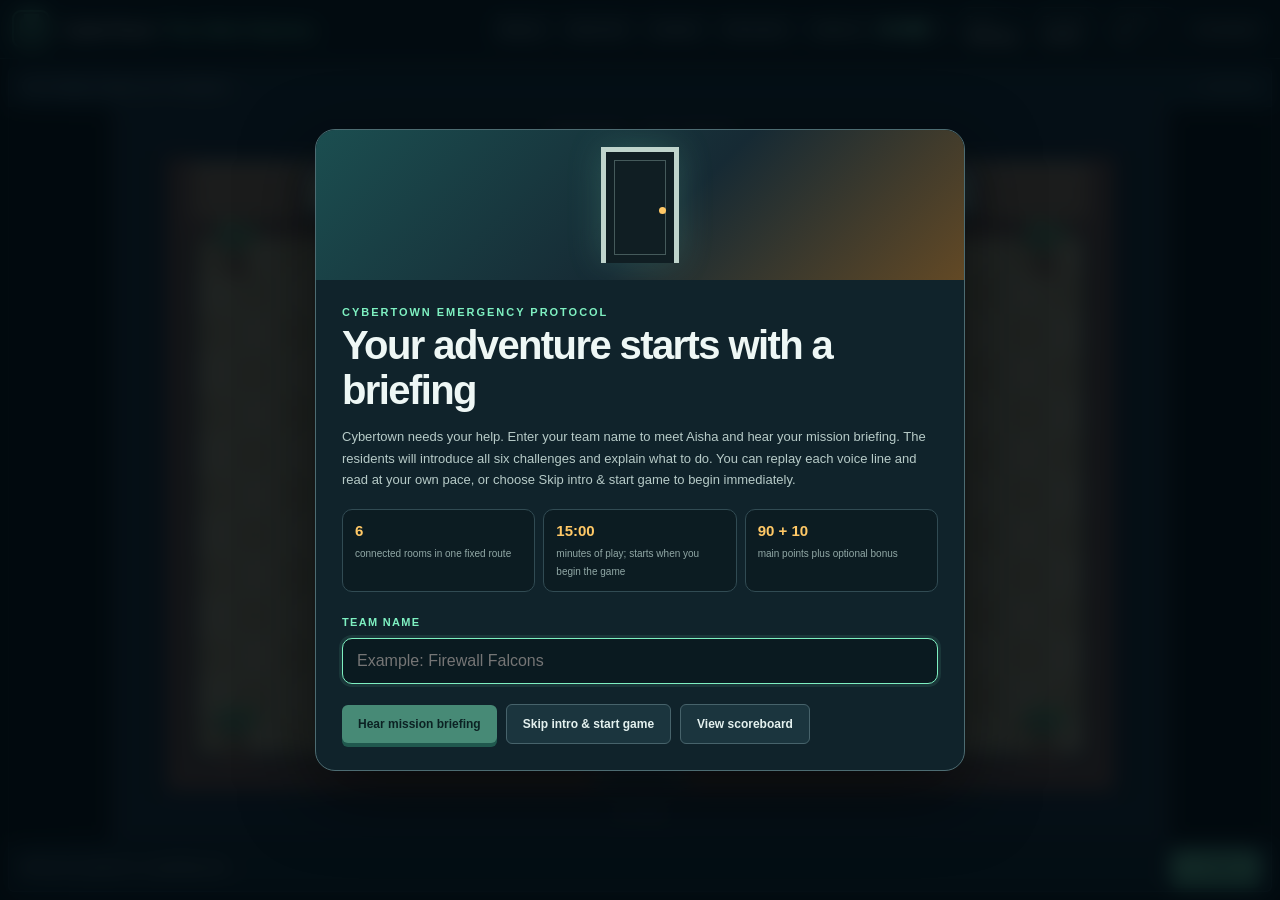
==== commit 608f2fa8: "Enhance mission briefing and gameplay mechanics - Updated the task description for exploring control" ====
--- a/cybertown-the-glitch-mystery-v6.html
+++ b/cybertown-the-glitch-mystery-v6.html
@@ -45,7 +45,7 @@
   </main>
   <footer class="footer"><span>Explore each room. Talk, inspect, solve, and walk through the unlocked door.</span><span>Team progress and records save in this browser.</span></footer>
 </div>
-<div class="overlay" id="startOverlay"><section class="dialog" role="dialog" aria-modal="true" aria-labelledby="startTitle"><div class="dialog-visual"><div class="door" aria-hidden="true"></div></div><div class="dialog-body"><div class="kicker">CyberTown emergency protocol</div><h2 id="startTitle">Enter the escape route</h2><p>Glitch has sealed six rooms between your team and the CyberFest control gate. Solve every room in order before the fifteen-minute timer reaches zero.</p><div class="rules"><div class="rule"><b>6</b><span>connected rooms in one fixed route</span></div><div class="rule"><b>15:00</b><span>minutes; the clock keeps running</span></div><div class="rule"><b>100</b><span>points for each room solved</span></div></div><div class="team-field"><label for="teamInput">Team name</label><input class="text-input" id="teamInput" maxlength="30" autocomplete="off" placeholder="Example: Firewall Falcons"></div><p id="resumeNote" hidden></p><div class="buttons"><button class="primary" id="startBtn" disabled>Start mission</button><a class="secondary" href="scoreboard.html" id="startScoreboardLink" style="text-decoration:none">View scoreboard</a></div></div></section></div>
+<div class="overlay" id="startOverlay"><section class="dialog" role="dialog" aria-modal="true" aria-labelledby="startTitle"><div class="dialog-visual"><div class="door" aria-hidden="true"></div></div><div class="dialog-body"><div class="kicker">CyberTown emergency protocol</div><h2 id="startTitle">Enter the escape route</h2><p>Glitch has sealed six rooms between your team and the CyberFest control gate. Solve every room in order before the fifteen-minute timer reaches zero.</p><div class="rules"><div class="rule"><b>6</b><span>connected rooms in one fixed route</span></div><div class="rule"><b>15:00</b><span>minutes; the clock keeps running</span></div><div class="rule"><b>100</b><span>points for each room solved</span></div></div><div class="team-field"><label for="teamInput">Team name</label><input class="text-input" id="teamInput" maxlength="30" autocomplete="off" placeholder="Example: Firewall Falcons"></div><p id="resumeNote" hidden></p><div class="buttons"><button class="primary" id="startBtn" disabled>Start mission</button><button class="secondary" id="skipIntroBtn" type="button" disabled>Skip intro &amp; start game</button><a class="secondary" href="scoreboard.html" id="startScoreboardLink" style="text-decoration:none">View scoreboard</a></div></div></section></div>
 <div class="overlay" id="transitionOverlay" hidden><section class="dialog" role="dialog" aria-modal="true" aria-labelledby="transitionTitle"><div class="dialog-visual"><div class="door" aria-hidden="true"></div></div><div class="dialog-body" id="transitionBody"></div></section></div>
 <div class="overlay evidence-overlay" id="evidenceOverlay" hidden><section class="dialog evidence-dialog" role="dialog" aria-modal="true" aria-labelledby="evidenceTitle"><header class="evidence-header"><div><div class="kicker" id="evidenceKicker">Investigation</div><h2 id="evidenceTitle">Evidence</h2><div class="dialog-clock" id="evidenceClock">Time left 15:00 · 0 points</div></div><button class="secondary" id="closeEvidence" aria-label="Close dialogue">Close · Esc</button></header><div id="evidenceBody"></div><div class="challenge" id="challenge" hidden></div></section></div>
 <div class="overlay" id="bonusOverlay" hidden><section class="dialog bonus-dialog" role="dialog" aria-modal="true" aria-labelledby="bonusTitle"><div class="dialog-body"><div class="kicker">Optional area unlocked</div><h2 id="bonusTitle">Bonus Room</h2><p>Explore the restored security office. Click or tap five hidden security mistakes. Each correct finding adds two points; your victory is already secure.</p><div class="bonus-room" id="bonusRoom"></div><p class="bonus-progress" id="bonusProgress">0 of 5 mistakes found · 0 bonus points</p><p class="bonus-feedback" id="bonusFeedback" role="status"></p><div class="buttons"><button class="primary" id="bonusFinish" type="button">Finish bonus room</button><button class="secondary" id="bonusSkip" type="button">Skip bonus room</button></div></div></section></div>
@@ -57,7 +57,7 @@
 <script>
 (()=>{
 "use strict";
- const SESSION_KEY="cybertown-escape-sessions-v7",RECORD_KEY="cybertown-scoreboard-v7",ACTIVE_KEY="cybertown-active-team-v7",DURATION=15*60*1000;
+ const SESSION_KEY="cybertown-escape-sessions-v7",RECORD_KEY="cybertown-scoreboard-v7",ACTIVE_KEY="cybertown-active-team-v7",DURATION=15*60*1000,HINT_PENALTY=25;
 const rooms=[
  {id:"laptop",title:"The Locked Laptop",place:"Post Office Back Room",image:"assets/challenge-1.png",alt:"A locked laptop beside a photo of a dog in a captain's hat and a badge with the number 7",caption:"A photo of Captain Mochi and a numbered badge sit beside the laptop.",brief:"Maya's laptop holds the key to the next room. Investigate the nearby photograph, then determine the password.",hint:"The dog in the photo is Captain Mochi. The number on the badge beside his photo matters too. ",clue:"A brass key drops from the laptop dock. Its tag reads: CIPHER STUDY.",lesson:"Public details such as pet names, titles, and lucky numbers make weak passwords."},
  {id:"cipher",title:"The Cipher Study",place:"Cipher Study",image:"assets/challenge-2.png",alt:"A realistic cipher desk with alphabet strips, a brass key, a lemon, and a notebook",caption:"The lemon is not decoration. It gives you the repeating Vigenere keyword: LEMON.",brief:"The door keypad accepts a decoded instruction. Use the keyword LEMON to reverse the Vigenere cipher below.",hint:"Repeat LEMON beneath the cipher. Shift each cipher letter backward by the matching keyword letter.",clue:"The decoded note says CHECK THE POSTER. A service hatch opens into the cafe noticeboard room.",lesson:"Secret keys should be shared through trusted channels and kept away from public clues."},
@@ -68,17 +68,17 @@
 ];
 const $=id=>document.getElementById(id),escapeHTML=value=>String(value??"").replace(/[&<>'"]/g,c=>({"&":"&amp;","<":"&lt;",">":"&gt;","'":"&#39;",'"':"&quot;"}[c])),teamKey=value=>String(value||"").trim().replace(/\s+/g," ").slice(0,30).toLowerCase(),cleanTeam=value=>String(value||"").trim().replace(/\s+/g," ").slice(0,30),readJSON=(key,fallback)=>{try{return JSON.parse(localStorage.getItem(key)||"null")||fallback}catch{return fallback}},writeJSON=(key,value)=>{try{localStorage.setItem(key,JSON.stringify(value))}catch{}},uid=()=>globalThis.crypto?.randomUUID?.()||`run-${Date.now()}-${Math.random().toString(16).slice(2)}`;
  const newState=team=>({attemptId:uid(),team,current:0,completed:[],hints:[],startedAt:Date.now(),deadline:Date.now()+DURATION,completedAt:0,status:"in-progress",transition:false,inspected:[],talked:[],inventory:[],discoveries:[],drafts:{},position:null,bonusFound:[],pauseStartedAt:null,pauseKind:''});let state=null,timer=null;
- const timerPaused=(session=state)=>session?.status==='in-progress'&&Number.isFinite(session.pauseStartedAt),sessionRemaining=(session,now=Date.now())=>Math.max(0,session.deadline-(session.completedAt||(timerPaused(session)?session.pauseStartedAt:now))),remaining=()=>state?sessionRemaining(state):DURATION,elapsed=()=>state?Math.max(0,Math.min(DURATION,DURATION-remaining())):0,mainScore=()=>state?Math.max(0,state.completed.length*15-state.hints.length*3):0,bonusPoints=()=>state?.bonusFound?.length*2||0,score=()=>Math.min(100,mainScore()+bonusPoints()),formatTime=ms=>{const total=Math.max(0,Math.ceil(ms/1000));return `${String(Math.floor(total/60)).padStart(2,"0")}:${String(total%60).padStart(2,"0")}`},getSessions=()=>readJSON(SESSION_KEY,{}),getRecords=()=>readJSON(RECORD_KEY,[]);
+ const timerPaused=(session=state)=>session?.status==='in-progress'&&Number.isFinite(session.pauseStartedAt),sessionRemaining=(session,now=Date.now())=>Math.max(0,session.deadline-(session.completedAt||(timerPaused(session)?session.pauseStartedAt:now))),remaining=()=>state?sessionRemaining(state):DURATION,elapsed=()=>state?Math.max(0,Math.min(DURATION,DURATION-remaining())):0,mainScore=()=>state?state.completed.length*15-state.hints.length*HINT_PENALTY:0,bonusPoints=()=>state?.bonusFound?.length*2||0,score=()=>Math.min(100,mainScore()+bonusPoints()),formatTime=ms=>{const total=Math.max(0,Math.ceil(ms/1000));return `${String(Math.floor(total/60)).padStart(2,"0")}:${String(total%60).padStart(2,"0")}`},getSessions=()=>readJSON(SESSION_KEY,{}),getRecords=()=>readJSON(RECORD_KEY,[]);
  function setTimerPause(kind=''){if(!state||state.status!=='in-progress')return;const now=Date.now();if(kind){if(timerPaused()){state.pauseKind=kind;return}if(remaining()<=0)return;state.pauseStartedAt=now;state.pauseKind=kind}else{if(!timerPaused())return;state.deadline+=Math.max(0,now-state.pauseStartedAt);state.pauseStartedAt=null;state.pauseKind=''}save()}
  function makeRecord(){return {attemptId:state.attemptId,team:state.team,startedAt:state.startedAt,updatedAt:Date.now(),completedAt:state.completedAt||null,elapsedMs:elapsed(),timeLeftMs:remaining(),points:score(),mainPoints:mainScore(),bonusPoints:bonusPoints(),rooms:state.completed.length,totalRooms:rooms.length,hints:state.hints.length,status:state.status}}
 function encodedRecords(records=getRecords()){try{return btoa(unescape(encodeURIComponent(JSON.stringify(records))))}catch{return ""}}
 function updateScoreLinks(records=getRecords()){const payload=encodedRecords(records),href=payload?`scoreboard.html#records=${encodeURIComponent(payload)}`:"scoreboard.html";$("scoreboardLink").href=href;$("startScoreboardLink").href=href}
 function discardAnswerDrafts(session){let removed=false;for(const roomDraft of Object.values(session?.drafts||{}))if(roomDraft&&typeof roomDraft==='object'&&'inputs' in roomDraft){delete roomDraft.inputs;removed=true}return removed}
 function save(){if(!state)return;discardAnswerDrafts(state);const sessions=getSessions(),key=teamKey(state.team);if(state.status==='in-progress')sessions[key]=state;else delete sessions[key];writeJSON(SESSION_KEY,sessions);try{localStorage.removeItem(ACTIVE_KEY)}catch{}const records=getRecords(),record=makeRecord(),at=records.findIndex(x=>x.attemptId===record.attemptId);if(at>=0)records[at]=record;else records.push(record);records.sort((a,b)=>(b.points||0)-(a.points||0)||(a.elapsedMs||Infinity)-(b.elapsedMs||Infinity));writeJSON(RECORD_KEY,records.slice(0,100));updateScoreLinks(records)}
-function pruneSessions(){const sessions=getSessions(),records=getRecords(),now=Date.now();let changed=false,recordsChanged=false;for(const [key,saved] of Object.entries(sessions)){const expired=saved?.status==='in-progress'&&(!Number.isFinite(saved.deadline)||sessionRemaining(saved,now)<=0);if(expired){const record=records.find(item=>item.attemptId===saved.attemptId);if(record){record.status='timeout';record.completedAt=Number.isFinite(saved.deadline)?saved.deadline:now;record.updatedAt=now;record.elapsedMs=DURATION;record.timeLeftMs=0;record.rooms=saved.completed?.length||0;record.hints=saved.hints?.length||0;record.points=Math.max(0,record.rooms*15-record.hints*3);record.mainPoints=record.points;record.bonusPoints=0;recordsChanged=true}}if(!saved||saved.status!=='in-progress'||expired){delete sessions[key];changed=true}else if(discardAnswerDrafts(saved))changed=true}if(changed)writeJSON(SESSION_KEY,sessions);if(recordsChanged)writeJSON(RECORD_KEY,records);try{localStorage.removeItem(ACTIVE_KEY)}catch{}}
+function pruneSessions(){const sessions=getSessions(),records=getRecords(),now=Date.now();let changed=false,recordsChanged=false;for(const [key,saved] of Object.entries(sessions)){const expired=saved?.status==='in-progress'&&(!Number.isFinite(saved.deadline)||sessionRemaining(saved,now)<=0);if(expired){const record=records.find(item=>item.attemptId===saved.attemptId);if(record){record.status='timeout';record.completedAt=Number.isFinite(saved.deadline)?saved.deadline:now;record.updatedAt=now;record.elapsedMs=DURATION;record.timeLeftMs=0;record.rooms=saved.completed?.length||0;record.hints=saved.hints?.length||0;record.points=record.rooms*15-record.hints*HINT_PENALTY;record.mainPoints=record.points;record.bonusPoints=0;recordsChanged=true}}if(!saved||saved.status!=='in-progress'||expired){delete sessions[key];changed=true}else if(discardAnswerDrafts(saved))changed=true}if(changed)writeJSON(SESSION_KEY,sessions);if(recordsChanged)writeJSON(RECORD_KEY,records);try{localStorage.removeItem(ACTIVE_KEY)}catch{}}
 function renderSteps(){const current=state?state.current:0;$("steps").innerHTML=rooms.map((room,i)=>{const done=state?.completed.includes(room.id),active=state&&i===current&&state.status==="in-progress";return `<div class="step ${done?"done":active?"current":""}"><span class="node">${done?"OK":i+1}</span><span><b>${escapeHTML(room.title)}</b><small>${done?"Cleared":active?"Current room":"Sealed"}</small></span></div>`}).join("")}
  function hintContent(room){return escapeHTML(room.hint)}
-function commonBottom(room){const used=state.hints.includes(room.id);return `<div class="hint-box ${used?"show":""}" id="hintBox"><b>Hint</b><br>${used?hintContent(room):''}</div><div class="feedback" id="feedback"></div><div class="buttons"><button type="button" class="secondary" data-action="hint">${used?"Hint opened":"Use hint (-3 points)"}</button><button class="primary" type="submit">Unlock door</button></div>`}
+function commonBottom(room){const used=state.hints.includes(room.id);return `<div class="hint-box ${used?"show":""}" id="hintBox"><b>Hint</b><br>${used?hintContent(room):''}</div><div class="feedback" id="feedback"></div><div class="buttons"><button type="button" class="secondary" data-action="hint">${used?"Hint opened":`Use hint (-${HINT_PENALTY} points)`}</button><button class="primary" type="submit">Unlock door</button></div>`}
 function challengeHTML(room){const head=`<div class="brief"><b>MISSION OBJECTIVE</b><p>${escapeHTML(room.brief)}</p></div>`;
  if(room.id==="laptop")return `${head}<form data-room="laptop"><h3>Enter the reconstructed password</h3><label class="field"><span>Password answer</span><input class="text-input" name="answer" autocomplete="off" placeholder="Enter your reconstruction" required></label>${commonBottom(room)}</form>`;
  if(room.id==="cipher")return `${head}<form data-room="cipher"><h3>Decode the instruction</h3><div class="cipher">NLQQX ELQDB DXQF</div><p>Use Ben’s keyword as the Vigenere key to decode this message.</p><label class="field"><span>Keyword from Ben</span><input class="text-input" name="keyword" autocomplete="off" autocapitalize="characters" placeholder="Enter the key" required></label><label class="field"><span>Decoded message</span><input class="text-input" name="answer" autocomplete="off" placeholder="Three words" required></label>${commonBottom(room)}</form>`;
@@ -102,8 +102,8 @@
 function startFor(team){const key=teamKey(team),sessions=getSessions(),saved=sessions[key];if(saved&&saved.status==='in-progress'){state=saved;prepareRpgState();if(remaining()<=0){$("startOverlay").hidden=true;timeout();return}}else{state=newState(team);sessions[key]=state;writeJSON(SESSION_KEY,sessions)}save();$("startOverlay").hidden=true;renderRoom();startTimer();CyberAudio.music();if(state.transition)showRoomCompletion();else if(state.pauseKind==='briefing'||!state.talked.includes(state.current))talk();else $("roomCanvas").focus();toast(objective())}
 function beginMissionBriefing(team){const saved=getSessions()[teamKey(team)];if(saved?.status==='in-progress'){startFor(team);return}$("startOverlay").hidden=true;CyberBriefing.open({team,portraits:rooms.map((_,i)=>engine.portrait(i)),onStart:()=>startFor(team),onCancel:()=>{$("startOverlay").hidden=false;$("teamInput").focus({preventScroll:true})}})}
 function resetStart(team=""){state=null;clearInterval(timer);CyberAudio.music(false);CyberAudio.stopSpeech();$("transitionOverlay").hidden=true;$("bonusOverlay").hidden=true;$("transitionBody").replaceChildren();$("evidenceBody").replaceChildren();$("challenge").replaceChildren();$("startOverlay").hidden=false;$("teamInput").value=team;updateStartButton();renderSteps();$("teamBadge").textContent="Waiting";$("score").textContent="0";$("clock").textContent="15:00"}
-function updateStartButton(){const team=cleanTeam($("teamInput").value);$("startBtn").disabled=!team;if(!team){$("startBtn").textContent="Hear mission briefing";$("resumeNote").hidden=true;return}const saved=getSessions()[teamKey(team)],resumable=saved&&saved.status==="in-progress"&&sessionRemaining(saved)>0;$("startBtn").textContent=resumable?"Resume saved mission":"Hear mission briefing";$("resumeNote").hidden=!resumable;if(resumable)$("resumeNote").textContent=`A saved run for ${team} is waiting in room ${saved.current+1} with ${formatTime(sessionRemaining(saved))} remaining.${timerPaused(saved)?' The timer is paused for NPC instructions.':''}`}
-$("teamInput").addEventListener("input",updateStartButton);$("teamInput").addEventListener("keydown",e=>{if(e.key==="Enter"&&!$("startBtn").disabled)$("startBtn").click()});$("startBtn").addEventListener("click",()=>{const team=cleanTeam($("teamInput").value);if(team)beginMissionBriefing(team)});
+function updateStartButton(){const team=cleanTeam($("teamInput").value);$("startBtn").disabled=!team;$("skipIntroBtn").disabled=!team;$("skipIntroBtn").hidden=false;if(!team){$("startBtn").textContent="Hear mission briefing";$("resumeNote").hidden=true;return}const saved=getSessions()[teamKey(team)],resumable=saved&&saved.status==="in-progress"&&sessionRemaining(saved)>0;$("startBtn").textContent=resumable?"Resume saved mission":"Hear mission briefing";$("resumeNote").hidden=!resumable;$("skipIntroBtn").hidden=!!resumable;if(resumable)$("resumeNote").textContent=`A saved run for ${team} is waiting in room ${saved.current+1} with ${formatTime(sessionRemaining(saved))} remaining.${timerPaused(saved)?' The timer is paused for NPC instructions.':''}`}
+$("teamInput").addEventListener("input",updateStartButton);$("teamInput").addEventListener("keydown",e=>{if(e.key==="Enter"&&!$("startBtn").disabled)$("startBtn").click()});$("startBtn").addEventListener("click",()=>{const team=cleanTeam($("teamInput").value);if(team)beginMissionBriefing(team)});$("skipIntroBtn").addEventListener("click",()=>{const team=cleanTeam($("teamInput").value);if(team)startFor(team)});
 $("challenge").addEventListener("click",e=>{const button=e.target.closest("[data-action=hint]");if(!button||!state)return;const room=rooms[state.current];if(!state.hints.includes(room.id)){state.hints.push(room.id);save()}$("hintBox").innerHTML='<b>Hint</b><br>'+hintContent(room);$("hintBox").classList.add("show");button.textContent="Hint opened";$("score").textContent=score();CyberAudio.cue('computer');CyberAudio.say(npcs[state.current],room.hint)});
 $("challenge").addEventListener('click',e=>{const button=e.target.closest('[data-console]');if(button)consoleAction(button.dataset.console,button.dataset.host)});
 let lastTypingCue=0;$("challenge").addEventListener('input',e=>{if(e.target.matches('input[type="text"],input:not([type]),input[name="code"]')&&performance.now()-lastTypingCue>130){lastTypingCue=performance.now();CyberAudio.cue('typing')}});
@@ -174,14 +174,14 @@
  if(state.current===3){if(!draft().cabinetUnlocked)return head+`<form data-room="storage"><h3>Open the four-digit cabinet</h3><p>The packing note gives the order of the clues. Use the room number and what you saw earlier in the mission.</p><label class="field"><span>Cabinet code</span><input class="text-input" name="code" inputmode="numeric" pattern="[0-9]{4}" maxlength="4" autocomplete="off" placeholder="Four digits" required></label>${commonBottom(room).replace('Unlock door','Open cabinet')}</form>`;return head+`<form data-room="storage"><div class="transition-key"><b>CABINET OPENED</b><p>Inside are an unknown USB drive, a staff pass marked CT-1280, and a delivery note for the Festival Office.</p></div><h3>What should your team do?</h3><div class="choices"><label class="choice"><input type="radio" name="action" value="plug" required><span>Plug in the USB to identify its owner</span></label><label class="choice"><input type="radio" name="action" value="report" required><span>Leave the USB unplugged, preserve the items, and report them through the authorized channel</span></label><label class="choice"><input type="radio" name="action" value="leave" required><span>Leave the items and tell nobody</span></label></div>${commonBottom(room).replace('Unlock door','Secure evidence')}</form>`}
 if(state.current===4){return head+`<form data-room="evidence"><h3>Identify the suspicious sign-in</h3><p>No employee names or answer choices are shown on this workstation. Use the reception sign-in log and official badge register you inspected in the room, compare the badge IDs, and enter the employee's full name.</p><label class="field"><span>Employee's full name</span><input class="text-input" name="employeeName" autocomplete="off" autocapitalize="words" placeholder="Type the full name" required></label>${commonBottom(room).replace('Unlock door','Submit name')}</form>`}
  if(state.current===5){const step=draft().containStep||0,selected=draft().suspect||'';return head+`<div class="console-log">TOWN HALL SECURITY CONSOLE · INCIDENT 06
-Hosts checked: ${['ws01','ws02','ws03'].filter(inspected).length}/3 · Network alert active</div><h3>Inspect host activity</h3><p>Select the workstation whose evidence shows a likely infection.</p><div class="console-grid">${[['ws01','WS-01','Reception · signed app · approved backup'],['ws02','WS-02','Control desk · USB event · unknown outbound connection'],['ws03','WS-03','Lighting · signed update · approved server']].map(([id,name,summary])=>`<button class="console-host ${selected===id?'selected':''}" type="button" data-console="select" data-host="${id}"><strong>${name}</strong><span>${summary}</span></button>`).join('')}</div><p class="console-status">${selected?'Selected: '+selected.toUpperCase():'No workstation selected'} · ${step===0?'Containment pending':step===1?'Host isolated':step===2?'Logs preserved':'Response team alerted'}</p><h3>Containment actions</h3><div class="console-actions"><button class="secondary" type="button" data-console="isolate">1 · Isolate host from network</button><button class="secondary" type="button" data-console="preserve">2 · Preserve logs and USB evidence</button><button class="secondary" type="button" data-console="report">3 · Alert incident response</button><button class="danger" type="button" data-console="reboot">Reboot all computers</button></div><div class="feedback" id="feedback"></div><div class="buttons"><button class="secondary" type="button" data-action="hint">${state.hints.includes(room.id)?'Hint opened':'Use hint (-3 points)'}</button><button class="primary" type="button" data-console="finish" ${step===3?'':'disabled'}>Restore town systems</button></div><div class="hint-box ${state.hints.includes(room.id)?'show':''}" id="hintBox">${state.hints.includes(room.id)?'<b>Hint</b><br>'+hintContent(room):''}</div>`}
+Hosts checked: ${['ws01','ws02','ws03'].filter(inspected).length}/3 · Network alert active</div><h3>Inspect host activity</h3><p>Select the workstation whose evidence shows a likely infection.</p><div class="console-grid">${[['ws01','WS-01','Reception · signed app · approved backup'],['ws02','WS-02','Control desk · USB event · unknown outbound connection'],['ws03','WS-03','Lighting · signed update · approved server']].map(([id,name,summary])=>`<button class="console-host ${selected===id?'selected':''}" type="button" data-console="select" data-host="${id}"><strong>${name}</strong><span>${summary}</span></button>`).join('')}</div><p class="console-status">${selected?'Selected: '+selected.toUpperCase():'No workstation selected'} · ${step===0?'Containment pending':step===1?'Host isolated':step===2?'Logs preserved':'Response team alerted'}</p><h3>Containment actions</h3><div class="console-actions"><button class="secondary" type="button" data-console="isolate">1 · Isolate host from network</button><button class="secondary" type="button" data-console="preserve">2 · Preserve logs and USB evidence</button><button class="secondary" type="button" data-console="report">3 · Alert incident response</button><button class="danger" type="button" data-console="reboot">Reboot all computers</button></div><div class="feedback" id="feedback"></div><div class="buttons"><button class="secondary" type="button" data-action="hint">${state.hints.includes(room.id)?'Hint opened':`Use hint (-${HINT_PENALTY} points)`}</button><button class="primary" type="button" data-console="finish" ${step===3?'':'disabled'}>Restore town systems</button></div><div class="hint-box ${state.hints.includes(room.id)?'show':''}" id="hintBox">${state.hints.includes(room.id)?'<b>Hint</b><br>'+hintContent(room):''}</div>`}
  return challengeHTML(room)
 }
  function puzzleValid(room,data){if(requirements())return false;if(room.id==='storage')return draft().cabinetUnlocked&&data.get('action')==='report';if(room.id==='evidence')return validate(room,data);if(room.id==='final')return draft().containStep===3;return validate(room,data)}
 const bonusMistakes=[['unlocked','Unlocked computer','An unattended, unlocked computer exposes accounts. Lock the screen when stepping away.'],['password','Password on a sticky note','A visible password can be copied. Use a password manager.'],['usb','Unknown USB plugged in','Unknown drives may carry malware. Disconnect safely and report the device.'],['badge','Visitor badge left unattended','Loose badges can enable impersonation. Return or secure them.'],['qr','Unverified QR sticker','Preview the destination before opening a QR link.']];
 function renderBonus(){const found=state.bonusFound||[];$("bonusRoom").innerHTML=bonusMistakes.map(([id,label])=>`<button type="button" class="bonus-item ${found.includes(id)?'found':''}" data-bonus="${id}" ${found.includes(id)?'disabled':''}>${escapeHTML(({unlocked:'Desk computer',password:'Desk note',usb:'USB drive',badge:'Visitor badge',qr:'QR flyer'})[id])}${found.includes(id)?' ✓':''}</button>`).join('')+'<button type="button" class="bonus-item safe" data-bonus="safe">Filing cabinet</button>';$("bonusProgress").textContent=`${found.length} of 5 mistakes found · ${bonusPoints()} bonus points`;$("bonusFinish").textContent=found.length===5?'View final results':'Finish bonus room'}
 function openBonus(){if(state?.status!=='completed')return;CyberAudio.music();$("transitionOverlay").hidden=true;$("bonusOverlay").hidden=false;renderBonus();CyberAudio.cue('door');CyberAudio.say('Aisha','Welcome to the Bonus Room. Find the five security mistakes hidden around this office. You may finish whenever you like.',{delay:780})}
-function showResults(){if(state?.status!=='completed')return;CyberAudio.music(false);$("bonusOverlay").hidden=true;$("transitionBody").innerHTML=`${celebrationHTML('Mission complete!')}<div class="kicker">Final results</div><h2 id="transitionTitle">Cybertown is safe</h2><p>${escapeHTML(state.team)} restored the town and contained the infected workstation.</p><div class="results-scores"><div><span>Main score</span><strong>${mainScore()}</strong></div><div><span>Bonus points</span><strong>${bonusPoints()}</strong></div><div><span>Total score</span><strong>${score()}</strong></div></div><p>Final Score = min(100, Main Challenge Score + Bonus Points)</p><div class="buttons"><a class="primary" style="text-decoration:none" href="${$("scoreboardLink").getAttribute("href")}">Open scoreboard</a><button class="secondary" data-action="new-run">New team mission</button></div>`;$("transitionOverlay").hidden=false;CyberAudio.cue('victory')}
+function showResults(){if(state?.status!=='completed')return;CyberAudio.music(false);$("bonusOverlay").hidden=true;$("transitionBody").innerHTML=`${celebrationHTML('Mission complete!')}<div class="kicker">Final results</div><h2 id="transitionTitle">Cybertown is safe</h2><p>${escapeHTML(state.team)} restored the town and contained the infected workstation.</p><div class="results-scores"><div><span>Main score</span><strong>${mainScore()}</strong></div><div><span>Bonus points</span><strong>${bonusPoints()}</strong></div><div><span>Total score</span><strong>${score()}</strong></div></div><p>Final Score = min(100, Main Challenge Score + Bonus Points). Each hint costs 25 points; negative scores are allowed.</p><div class="buttons"><a class="primary" style="text-decoration:none" href="${$("scoreboardLink").getAttribute("href")}">Open scoreboard</a><button class="secondary" data-action="new-run">New team mission</button></div>`;$("transitionOverlay").hidden=false;CyberAudio.cue('victory')}
 $("bonusRoom").addEventListener('click',e=>{const button=e.target.closest('[data-bonus]');if(!button||state?.status!=='completed')return;const id=button.dataset.bonus;if(id==='safe'){$("bonusFeedback").textContent='That cabinet is locked. Look for a different security mistake.';CyberAudio.cue('error');return}if(state.bonusFound.includes(id))return;state.bonusFound.push(id);save();const item=bonusMistakes.find(x=>x[0]===id);$("bonusFeedback").textContent=item[2];CyberAudio.cue('bonus');CyberAudio.say('Aisha',item[2]);renderBonus();$("score").textContent=score()});$("bonusFinish").onclick=showResults;$("bonusSkip").onclick=showResults;
 function consoleAction(action,host){if(!state||state.current!==5||state.transition||state.status!=='in-progress')return;const work=draft();if(action==='select'){if(work.containStep){feedback('Containment is in progress. Finish the response on WS-02.');return}work.suspect=host;save();CyberAudio.cue('computer');openPuzzle();return}if(action==='finish'){if(work.containStep===3&&work.suspect==='ws02')completeRoom();return}if(action==='reboot'){CyberAudio.say('Aisha','Rebooting could destroy volatile evidence. Isolate the affected host first.');feedback('Unsafe: a blanket reboot may erase evidence and disrupt healthy systems.');return}if(work.suspect!=='ws02'){CyberAudio.say('Aisha','Check the host evidence. We must contain the correct machine.');feedback('Select the host with the unknown USB, unsigned process, and unauthorized connection.');return}const expected=['isolate','preserve','report'][work.containStep||0];if(action!==expected){feedback('Use the response sequence: isolate the host, preserve evidence, then alert incident response.');return}work.containStep=(work.containStep||0)+1;save();CyberAudio.cue(action==='isolate'?'alert':'success');const lines={isolate:'WS-02 is isolated. Its unauthorized connection has stopped. Preserve the evidence next.',preserve:'The security logs and unknown USB are secured without running the device. Alert our responders.',report:'The incident response team has the evidence. Restore the town systems now.'};openPuzzle();CyberAudio.say('Aisha',lines[action])}
 const appShell=$("gameShell"),routePanel=$("routePanel"),controlsPanel=$("controlsPanel"),roomInfoPanel=$("roomInfoPanel");
@@ -198,7 +198,7 @@
 $("evidenceOverlay").addEventListener('click',e=>{const button=e.target.closest('[data-social]');if(!button||!state||state.status!=='in-progress'||remaining()<=0)return;const action=button.dataset.social;if(action.startsWith('resident-')){const person=roomObjects().find(o=>o.kind==='resident'&&o.personId===button.dataset.friend);if(person)chatResident(person,action==='resident-tip'?'tip':'chat');return}const pet=CyberRoomCast.pets.find(p=>p.id===button.dataset.pet);if(!pet||!engine.objects.some(o=>o.kind==='pet'&&o.petId===pet.id))return;if(action==='pet'||action==='play'){closeEvidence();engine.reactPet(pet.id,action);toast(pet[action]);return}if(action==='follow'){state.companionId=pet.id;save();closeEvidence();engine.reactPet(pet.id,'pet');toast(pet.name+' is your companion and will follow you between rooms.');return}if(action==='home'&&state.companionId===pet.id){state.companionId='';save();closeEvidence();toast(pet.name+' heads home to '+rooms[pet.home].place+'.');return}if(action==='guide'){const id=nextMissionObject();closeEvidence();engine.ping(id);const target=engine.objects.find(o=>o.id===id);toast(pet.name+' points toward: '+(target?.label||'your next clue')+'.')}});
 addEventListener('keydown',e=>{if(e.key==='Escape'){if(!$("evidenceOverlay").hidden){e.preventDefault();closeEvidence()}else if(appShell.classList.contains('route-open')){e.preventDefault();setRoutePanel(false,true)}else if(appShell.classList.contains('info-open')){e.preventDefault();setInfoPanel(false)}else if(appShell.classList.contains('controls-open')){e.preventDefault();setControlsPanel(false)}}if(e.key==='Tab'){const overlay=[...document.querySelectorAll('.overlay')].reverse().find(el=>!el.hidden);if(!overlay)return;const nodes=[...overlay.querySelectorAll('button:not(:disabled),a[href],input:not(:disabled),select:not(:disabled)')].filter(el=>el.getClientRects().length);if(!nodes.length)return;const first=nodes[0],last=nodes[nodes.length-1];if(e.shiftKey&&document.activeElement===first){e.preventDefault();last.focus()}else if(!e.shiftKey&&document.activeElement===last){e.preventDefault();first.focus()}}});
 // Keep the existing records and team sessions; add exploration fields on first resume.
-$("startTitle").textContent='Your adventure starts with a briefing';document.querySelector('#startOverlay .dialog-body > p').textContent='Cybertown needs your help. Enter your team name to meet Aisha and hear your mission briefing. The residents will introduce all six challenges and explain what to do. You can replay each voice line and read at your own pace before starting the game.';document.querySelector('.case-note').innerHTML='<b>Your controls</b>WASD or arrows to move. E to interact. Click or tap an object to walk to it.<br><br>Explore one room at a time. Solve its challenge, collect the evidence, then use the north exit.<br><br>+15 per room · −3 per room hint · up to +10 bonus. Maximum 100 points.';document.querySelector('#startOverlay .rules .rule:nth-child(2) span').textContent='minutes of play; starts after the briefing';document.querySelector('#startOverlay .rules .rule:last-child b').textContent='90 + 10';document.querySelector('#startOverlay .rules .rule:last-child span').textContent='main points plus optional bonus';
+$("startTitle").textContent='Your adventure starts with a briefing';document.querySelector('#startOverlay .dialog-body > p').textContent='Cybertown needs your help. Enter your team name to meet Aisha and hear your mission briefing. The residents will introduce all six challenges and explain what to do. You can replay each voice line and read at your own pace, or choose Skip intro & start game to begin immediately.';document.querySelector('.case-note').innerHTML='<b>Your controls</b>WASD or arrows to move. E to interact. Click or tap an object to walk to it.<br><br>Explore one room at a time. Solve its challenge, collect the evidence, then use the north exit.<br><br>+15 per room · −25 per room hint · up to +10 bonus. Maximum 100 points. Scores can go below zero.';document.querySelector('#startOverlay .rules .rule:nth-child(2) span').textContent='minutes of play; starts when you begin the game';document.querySelector('#startOverlay .rules .rule:last-child b').textContent='90 + 10';document.querySelector('#startOverlay .rules .rule:last-child span').textContent='main points plus optional bonus';
 pruneSessions();$("teamInput").value='';updateStartButton();updateScoreLinks();renderSteps();$("teamInput").focus();
 })();
 </script>
